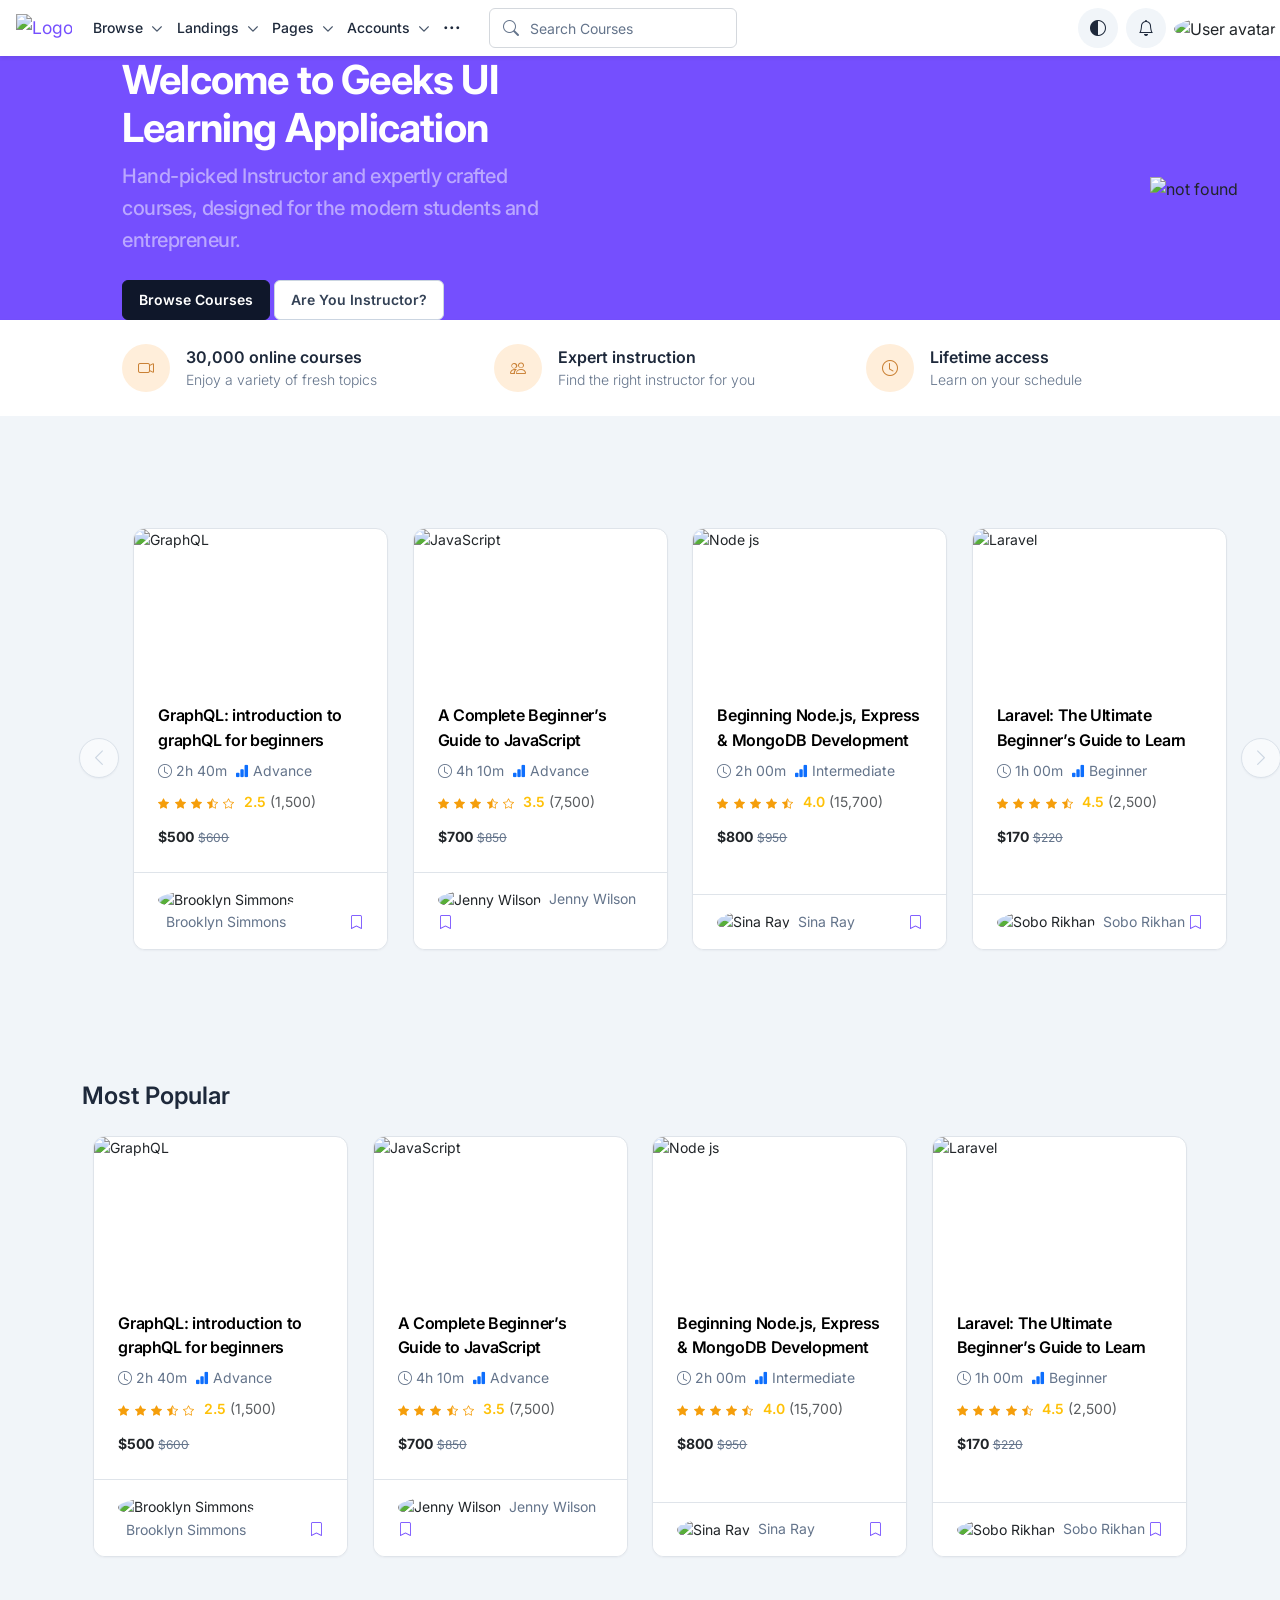
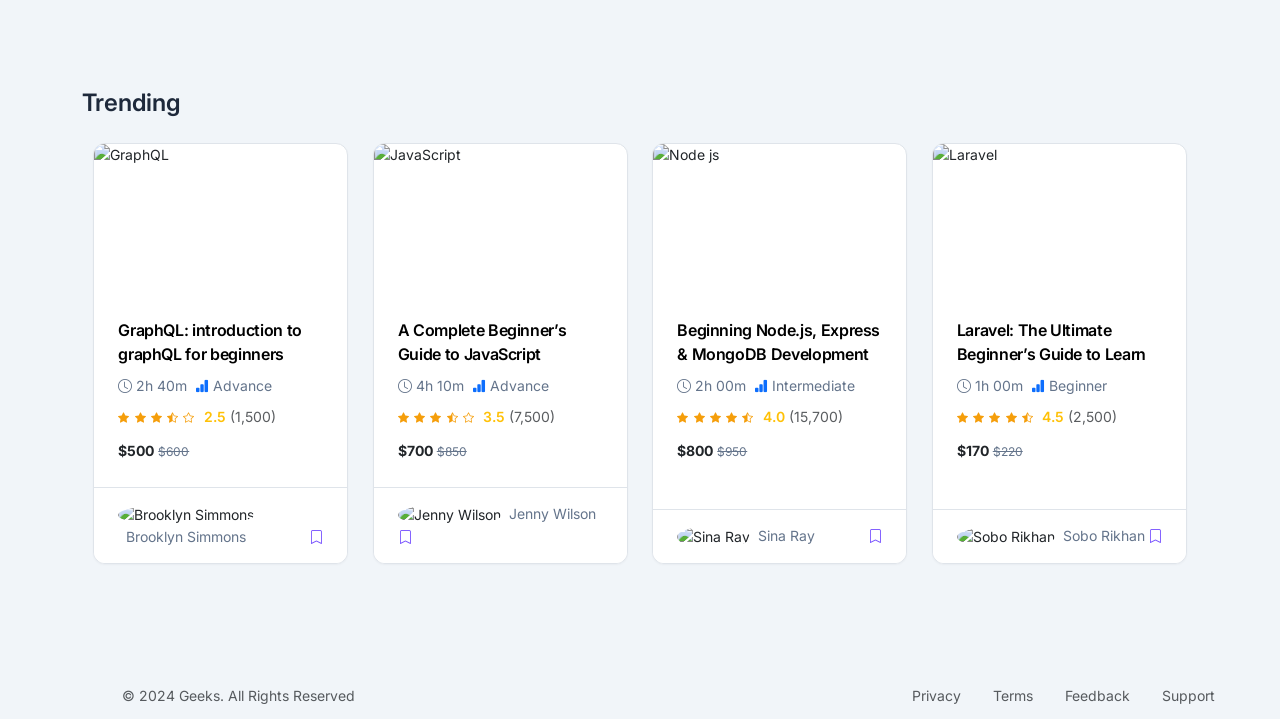
==== index.html @ e73955d0 "first assignment" ====
<!doctype html>
<html lang="en">
  <head>
    <meta charset="utf-8" />
    <meta name="viewport" content="width=device-width, initial-scale=1" />
    <title>Bootstrap demo</title>

    <link
      href="https://cdn.jsdelivr.net/npm/bootstrap@5.3.8/dist/css/bootstrap.min.css"
      rel="stylesheet"
      integrity="sha384-sRIl4kxILFvY47J16cr9ZwB07vP4J8+LH7qKQnuqkuIAvNWLzeN8tE5YBujZqJLB"
      crossorigin="anonymous"
    />
    <link
      rel="stylesheet"
      href="https://cdnjs.cloudflare.com/ajax/libs/font-awesome/6.5.1/css/all.min.css"
    />
    <link
      rel="stylesheet"
      href="https://cdn.jsdelivr.net/npm/bootstrap-icons@1.11.1/font/bootstrap-icons.css"
    />
    <link rel="preconnect" href="https://fonts.googleapis.com" />
    <link rel="preconnect" href="https://fonts.gstatic.com" crossorigin />
    <link
      href="https://fonts.googleapis.com/css2?family=Inter:wght@400;500;600;700&display=swap"
      rel="stylesheet"
    />
    <link rel="stylesheet" href="style.css" />

    <style>
      @media (max-width: 991.98px) {
        .banner_container,
        .recommended-container {
          width: 100% !important;
          max-width: 100% !important;
          margin-left: auto !important;
          margin-right: auto !important;
          padding-left: 12px !important;
          padding-right: 12px !important;
        }

        .banner,
        .banner_buttom,
        .recommended-section,
        .footer {
          overflow: hidden;
        }

        .banner .row,
        .banner_buttom .row {
          margin-left: 0 !important;
          margin-right: 0 !important;
        }

        .banner h1 {
          font-size: clamp(1.9rem, 6vw, 2.75rem);
          line-height: 1.2;
          word-break: break-word;
        }

        .banner p {
          font-size: 1rem;
          line-height: 1.6;
          word-break: break-word;
        }

        .banner img {
          display: block;
          max-width: 100%;
          height: auto;
          margin: 0 auto;
        }

        .search-wrap {
          width: 100%;
        }

        .recommended-arrow {
          display: none;
        }

        .nav_submain .dropdown-menu {
          position: static !important;
          transform: none !important;
          width: 100%;
          margin-top: 0.5rem;
        }

        .nav_submain .submenu-menu {
          margin-left: 0 !important;
        }
      }
    </style>
  </head>

  <body>
    <header>
      <nav class="navbar navbar-expand-lg bg-white shadow-sm py-2 geeks-navbar">
        <div class="container-fluid ps-3 pe-1">
          <a class="navbar-brand py-0 me-0" href="#">
            <img
              src="home_images/logo.e22c846d87ff5a1252df471397badc6d.svg"
              alt="Logo"
              class="nav-logo"
            />
          </a>
          <div
            class="d-flex icons-mobile align-items-center ms-auto gap-2 ms-0 ms-lg-5 mt-3 mt-lg-0 flex-wrap"
          >
            <div class="dropdown">
              <button
                type="button"
                class="btn nav-circle-btn"
                data-bs-toggle="dropdown"
                aria-expanded="false"
              >
                <i class="bi bi-circle-half"></i>
              </button>
              <ul
                class="dropdown-menu dropdown-menu-end border-0 shadow-sm rounded-3 main-menu"
              >
                <li>
                  <a
                    class="dropdown-item menu-item d-flex align-items-center gap-2"
                    href="#"
                    ><i class="bi bi-sun"></i><span>Light</span></a
                  >
                </li>
                <li>
                  <a
                    class="dropdown-item menu-item d-flex align-items-center gap-2"
                    href="#"
                    ><i class="bi bi-moon-stars"></i><span>Dark</span></a
                  >
                </li>
                <li>
                  <a
                    class="dropdown-item menu-item d-flex align-items-center gap-2"
                    href="#"
                    ><i class="bi bi-circle-half"></i><span>Auto</span></a
                  >
                </li>
              </ul>
            </div>

            <div class="dropdown">
              <button
                type="button"
                class="btn nav-circle-btn"
                data-bs-toggle="dropdown"
                aria-expanded="false"
              >
                <i class="bi bi-bell"></i>
              </button>
              <ul
                class="dropdown-menu dropdown-menu-end border-0 shadow-sm rounded-3 main-menu"
              >
                <li class="dropdown-header fw-semibold px-3 py-2">
                  Notifications
                </li>
                <li>
                  <hr class="dropdown-divider my-0" />
                </li>
                <li>
                  <a class="dropdown-item menu-item" href="#"
                    >New order received</a
                  >
                </li>
                <li>
                  <a class="dropdown-item menu-item" href="#">Course updated</a>
                </li>
                <li>
                  <a class="dropdown-item menu-item" href="#">New message</a>
                </li>
              </ul>
            </div>

            <div class="dropdown">
              <button
                class="btn p-0 border-0 bg-transparent"
                type="button"
                data-bs-toggle="dropdown"
                aria-expanded="false"
              >
                <img
                  src="./home_images/avatar-1.d2fd9642fd3628734b27.jpg"
                  alt="User avatar"
                  class="rounded-circle nav-avatar"
                />
              </button>
              <ul
                class="dropdown-menu dropdown-menu-end border-0 shadow-sm rounded-3 main-menu"
              >
                <li class="px-3 py-2">
                  <h6 class="mb-0">Muhammad Haseeb</h6>
                  <small class="text-muted">Software Engineer Intern</small>
                </li>
                <li>
                  <hr class="dropdown-divider" />
                </li>
                <li>
                  <a class="dropdown-item menu-item" href="#">Profile</a>
                </li>
                <li>
                  <a class="dropdown-item menu-item" href="#">Settings</a>
                </li>
                <li>
                  <a class="dropdown-item menu-item text-danger" href="#"
                    >Sign Out</a
                  >
                </li>
              </ul>
            </div>
          </div>

          <button
            class="navbar-toggler border-0 shadow-none"
            type="button"
            data-bs-toggle="collapse"
            data-bs-target="#geeksNavbar"
            aria-controls="geeksNavbar"
            aria-expanded="false"
            aria-label="Toggle navigation"
          >
            <span class="navbar-toggler-icon"></span>
          </button>

          <div
            class="nav_submain collapse navbar-collapse align-items-start"
            id="geeksNavbar"
          >
            <ul class="navbar-nav align-items-lg-center mb-2 mb-lg-0">
              <li class="nav-item dropdown">
                <a
                  class="nav-link dropdown-toggle top-link"
                  href="#"
                  role="button"
                  data-bs-toggle="dropdown"
                  aria-expanded="false"
                >
                  Browse
                </a>
                <ul
                  class="dropdown-menu border-0 shadow-sm rounded-3 main-menu browse-menu"
                >
                  <li class="dropdown-submenu position-relative">
                    <a
                      class="dropdown-item menu-item d-flex justify-content-between align-items-center submenu-link"
                      href="#"
                    >
                      <span>Web Development</span>
                      <i class="bi bi-chevron-right small text-secondary"></i>
                    </a>
                    <ul
                      class="dropdown-menu border-0 shadow-sm rounded-3 submenu-menu"
                    >
                      <li>
                        <a class="dropdown-item menu-item" href="#">HTML</a>
                      </li>
                      <li>
                        <a class="dropdown-item menu-item" href="#">CSS</a>
                      </li>
                      <li>
                        <a class="dropdown-item menu-item" href="#"
                          >Bootstrap</a
                        >
                      </li>
                      <li>
                        <a class="dropdown-item menu-item" href="#"
                          >JavaScript</a
                        >
                      </li>
                    </ul>
                  </li>

                  <li class="dropdown-submenu position-relative">
                    <a
                      class="dropdown-item menu-item d-flex justify-content-between align-items-center submenu-link"
                      href="#"
                    >
                      <span>Design</span>
                      <i class="bi bi-chevron-right small text-secondary"></i>
                    </a>
                    <ul
                      class="dropdown-menu border-0 shadow-sm rounded-3 submenu-menu"
                    >
                      <li>
                        <a class="dropdown-item menu-item" href="#"
                          >UI Design</a
                        >
                      </li>
                      <li>
                        <a class="dropdown-item menu-item" href="#"
                          >UX Design</a
                        >
                      </li>
                      <li>
                        <a class="dropdown-item menu-item" href="#">Figma</a>
                      </li>
                    </ul>
                  </li>

                  <li>
                    <a class="dropdown-item menu-item" href="#">Mobile App</a>
                  </li>
                  <li>
                    <a class="dropdown-item menu-item" href="#">IT Software</a>
                  </li>
                  <li>
                    <a class="dropdown-item menu-item" href="#">Marketing</a>
                  </li>
                  <li><a class="dropdown-item menu-item" href="#">Music</a></li>
                  <li>
                    <a class="dropdown-item menu-item" href="#">Life Style</a>
                  </li>
                  <li>
                    <a class="dropdown-item menu-item" href="#">Business</a>
                  </li>
                  <li>
                    <a class="dropdown-item menu-item" href="#">Photography</a>
                  </li>
                </ul>
              </li>

              <li class="nav-item dropdown">
                <a
                  class="nav-link dropdown-toggle top-link"
                  href="#"
                  role="button"
                  data-bs-toggle="dropdown"
                  aria-expanded="false"
                >
                  Landings
                </a>
                <ul
                  class="dropdown-menu border-0 shadow-sm rounded-3 main-menu landings-menu"
                >
                  <li>
                    <h6 class="dropdown-header menu-heading">LANDINGS</h6>
                  </li>

                  <li>
                    <a
                      class="dropdown-item menu-item d-flex justify-content-between align-items-center active-item"
                      href="#"
                    >
                      <span>Home Abroad</span>
                      <span class="badge text-bg-primary rounded-1 ms-2"
                        >New</span
                      >
                    </a>
                  </li>
                  <li>
                    <a
                      class="dropdown-item menu-item d-flex justify-content-between align-items-center"
                      href="#"
                    >
                      <span>Home Learning Platform</span>
                      <span class="badge text-bg-primary rounded-1 ms-2"
                        >New</span
                      >
                    </a>
                  </li>
                  <li>
                    <a class="dropdown-item menu-item" href="#">Home Mentor</a>
                  </li>
                  <li>
                    <a class="dropdown-item menu-item" href="#"
                      >Home Education</a
                    >
                  </li>
                  <li>
                    <a class="dropdown-item menu-item" href="#">Home Academy</a>
                  </li>
                  <li>
                    <a class="dropdown-item menu-item" href="#">Home Courses</a>
                  </li>
                  <li>
                    <a class="dropdown-item menu-item" href="#">Home SaaS</a>
                  </li>

                  <li>
                    <hr class="dropdown-divider my-2" />
                  </li>

                  <li>
                    <a class="dropdown-item menu-item" href="#">Lead Course</a>
                  </li>
                  <li>
                    <a class="dropdown-item menu-item" href="#"
                      >Request Access</a
                    >
                  </li>
                  <li>
                    <a class="dropdown-item menu-item" href="#">Job Listing</a>
                  </li>
                </ul>
              </li>

              <li class="nav-item dropdown">
                <a
                  class="nav-link dropdown-toggle top-link"
                  href="#"
                  role="button"
                  data-bs-toggle="dropdown"
                  aria-expanded="false"
                >
                  Pages
                </a>
                <ul
                  class="dropdown-menu border-0 shadow-sm rounded-3 main-menu pages-menu"
                >
                  <li class="dropdown-submenu position-relative">
                    <a
                      class="dropdown-item menu-item d-flex justify-content-between align-items-center submenu-link"
                      href="#"
                    >
                      <span>Courses</span>
                      <i class="bi bi-chevron-right small text-secondary"></i>
                    </a>
                    <ul
                      class="dropdown-menu border-0 shadow-sm rounded-3 submenu-menu"
                    >
                      <li>
                        <a class="dropdown-item menu-item" href="#">Courses</a>
                      </li>
                      <li>
                        <a class="dropdown-item menu-item" href="#"
                          >Course Single</a
                        >
                      </li>
                      <li>
                        <a class="dropdown-item menu-item" href="#"
                          >Course Category</a
                        >
                      </li>
                    </ul>
                  </li>

                  <li class="dropdown-submenu position-relative">
                    <a
                      class="dropdown-item menu-item d-flex justify-content-between align-items-center submenu-link"
                      href="#"
                    >
                      <span>Paths</span>
                      <i class="bi bi-chevron-right small text-secondary"></i>
                    </a>
                    <ul
                      class="dropdown-menu border-0 shadow-sm rounded-3 submenu-menu"
                    >
                      <li>
                        <a class="dropdown-item menu-item" href="#"
                          >Browse Path</a
                        >
                      </li>
                      <li>
                        <a class="dropdown-item menu-item" href="#"
                          >Path Single</a
                        >
                      </li>
                    </ul>
                  </li>

                  <li class="dropdown-submenu position-relative">
                    <a
                      class="dropdown-item menu-item d-flex justify-content-between align-items-center submenu-link"
                      href="#"
                    >
                      <span>Blog</span>
                      <i class="bi bi-chevron-right small text-secondary"></i>
                    </a>
                    <ul
                      class="dropdown-menu border-0 shadow-sm rounded-3 submenu-menu"
                    >
                      <li>
                        <a class="dropdown-item menu-item" href="#"
                          >Blog Listing</a
                        >
                      </li>
                      <li>
                        <a class="dropdown-item menu-item" href="#">Article</a>
                      </li>
                    </ul>
                  </li>

                  <li class="dropdown-submenu position-relative">
                    <a
                      class="dropdown-item menu-item d-flex justify-content-between align-items-center submenu-link"
                      href="#"
                    >
                      <span>Career</span>
                      <i class="bi bi-chevron-right small text-secondary"></i>
                    </a>
                    <ul
                      class="dropdown-menu border-0 shadow-sm rounded-3 submenu-menu"
                    >
                      <li>
                        <a class="dropdown-item menu-item" href="#"
                          >Career List</a
                        >
                      </li>
                      <li>
                        <a class="dropdown-item menu-item" href="#"
                          >Career Single</a
                        >
                      </li>
                    </ul>
                  </li>

                  <li class="dropdown-submenu position-relative">
                    <a
                      class="dropdown-item menu-item d-flex justify-content-between align-items-center submenu-link"
                      href="#"
                    >
                      <span>Portfolio</span>
                      <i class="bi bi-chevron-right small text-secondary"></i>
                    </a>
                    <ul
                      class="dropdown-menu border-0 shadow-sm rounded-3 submenu-menu"
                    >
                      <li>
                        <a class="dropdown-item menu-item" href="#"
                          >Portfolio</a
                        >
                      </li>
                      <li>
                        <a class="dropdown-item menu-item" href="#"
                          >Portfolio Single</a
                        >
                      </li>
                    </ul>
                  </li>

                  <li class="dropdown-submenu position-relative">
                    <a
                      class="dropdown-item menu-item d-flex justify-content-between align-items-center submenu-link"
                      href="#"
                    >
                      <span>Mentor</span>
                      <i class="bi bi-chevron-right small text-secondary"></i>
                    </a>
                    <ul
                      class="dropdown-menu border-0 shadow-sm rounded-3 submenu-menu"
                    >
                      <li>
                        <a class="dropdown-item menu-item" href="#"
                          >Mentor List</a
                        >
                      </li>
                      <li>
                        <a class="dropdown-item menu-item" href="#"
                          >Mentor Single</a
                        >
                      </li>
                    </ul>
                  </li>

                  <li class="dropdown-submenu position-relative">
                    <a
                      class="dropdown-item menu-item d-flex justify-content-between align-items-center submenu-link"
                      href="#"
                    >
                      <span>Job</span>
                      <i class="bi bi-chevron-right small text-secondary"></i>
                    </a>
                    <ul
                      class="dropdown-menu border-0 shadow-sm rounded-3 submenu-menu"
                    >
                      <li>
                        <a class="dropdown-item menu-item" href="#">Job List</a>
                      </li>
                      <li>
                        <a class="dropdown-item menu-item" href="#"
                          >Job Single</a
                        >
                      </li>
                    </ul>
                  </li>

                  <li class="dropdown-submenu position-relative">
                    <a
                      class="dropdown-item menu-item d-flex justify-content-between align-items-center submenu-link"
                      href="#"
                    >
                      <span>Specialty</span>
                      <i class="bi bi-chevron-right small text-secondary"></i>
                    </a>
                    <ul
                      class="dropdown-menu border-0 shadow-sm rounded-3 submenu-menu"
                    >
                      <li>
                        <a class="dropdown-item menu-item" href="#"
                          >Coming Soon</a
                        >
                      </li>
                      <li>
                        <a class="dropdown-item menu-item" href="#"
                          >404 Error</a
                        >
                      </li>
                      <li>
                        <a class="dropdown-item menu-item" href="#"
                          >Maintenance</a
                        >
                      </li>
                    </ul>
                  </li>

                  <li>
                    <hr class="dropdown-divider my-2" />
                  </li>

                  <li><a class="dropdown-item menu-item" href="#">About</a></li>

                  <li class="dropdown-submenu position-relative">
                    <a
                      class="dropdown-item menu-item d-flex justify-content-between align-items-center submenu-link"
                      href="#"
                    >
                      <span>Help Center</span>
                      <i class="bi bi-chevron-right small text-secondary"></i>
                    </a>
                    <ul
                      class="dropdown-menu border-0 shadow-sm rounded-3 submenu-menu"
                    >
                      <li>
                        <a class="dropdown-item menu-item" href="#"
                          >Help Center</a
                        >
                      </li>
                      <li>
                        <a class="dropdown-item menu-item" href="#">FAQ</a>
                      </li>
                    </ul>
                  </li>

                  <li>
                    <a class="dropdown-item menu-item" href="#">Pricing</a>
                  </li>
                  <li>
                    <a class="dropdown-item menu-item" href="#">Compare Plan</a>
                  </li>
                  <li>
                    <a class="dropdown-item menu-item" href="#">Contact</a>
                  </li>
                </ul>
              </li>

              <li class="nav-item dropdown">
                <a
                  class="nav-link dropdown-toggle top-link"
                  href="#"
                  role="button"
                  data-bs-toggle="dropdown"
                  aria-expanded="false"
                >
                  Accounts
                </a>
                <ul
                  class="dropdown-menu border-0 shadow-sm rounded-3 main-menu accounts-menu"
                >
                  <li>
                    <h6 class="dropdown-header menu-heading">ACCOUNTS</h6>
                  </li>

                  <li class="dropdown-submenu position-relative">
                    <a
                      class="dropdown-item menu-item d-flex justify-content-between align-items-center submenu-link"
                      href="#"
                    >
                      <span>Instructor</span>
                      <i class="bi bi-chevron-right small text-secondary"></i>
                    </a>
                    <ul
                      class="dropdown-menu border-0 shadow-sm rounded-3 submenu-menu"
                    >
                      <li>
                        <a class="dropdown-item menu-item" href="#"
                          >Dashboard</a
                        >
                      </li>
                      <li>
                        <a class="dropdown-item menu-item" href="#">Courses</a>
                      </li>
                      <li>
                        <a class="dropdown-item menu-item" href="#">Quiz</a>
                      </li>
                    </ul>
                  </li>

                  <li class="dropdown-submenu position-relative">
                    <a
                      class="dropdown-item menu-item d-flex justify-content-between align-items-center submenu-link"
                      href="#"
                    >
                      <span>Students</span>
                      <i class="bi bi-chevron-right small text-secondary"></i>
                    </a>
                    <ul
                      class="dropdown-menu border-0 shadow-sm rounded-3 submenu-menu"
                    >
                      <li>
                        <a class="dropdown-item menu-item" href="#"
                          >Student Dashboard</a
                        >
                      </li>
                      <li>
                        <a class="dropdown-item menu-item" href="#"
                          >My Courses</a
                        >
                      </li>
                      <li>
                        <a class="dropdown-item menu-item" href="#">Wishlist</a>
                      </li>
                    </ul>
                  </li>

                  <li class="dropdown-submenu position-relative">
                    <a
                      class="dropdown-item menu-item d-flex justify-content-between align-items-center submenu-link"
                      href="#"
                    >
                      <span>Admin</span>
                      <i class="bi bi-chevron-right small text-secondary"></i>
                    </a>
                    <ul
                      class="dropdown-menu border-0 shadow-sm rounded-3 submenu-menu"
                    >
                      <li>
                        <a class="dropdown-item menu-item" href="#">Overview</a>
                      </li>
                      <li>
                        <a class="dropdown-item menu-item" href="#">Users</a>
                      </li>
                      <li>
                        <a class="dropdown-item menu-item" href="#">Settings</a>
                      </li>
                    </ul>
                  </li>

                  <li>
                    <hr class="dropdown-divider my-2" />
                  </li>

                  <li>
                    <a class="dropdown-item menu-item" href="#">Sign In</a>
                  </li>
                  <li>
                    <a class="dropdown-item menu-item" href="#">Sign Up</a>
                  </li>
                  <li>
                    <a class="dropdown-item menu-item" href="#"
                      >Forgot Password</a
                    >
                  </li>
                  <li>
                    <a class="dropdown-item menu-item" href="#">Edit Profile</a>
                  </li>
                  <li>
                    <a class="dropdown-item menu-item" href="#">Security</a>
                  </li>
                  <li>
                    <a class="dropdown-item menu-item" href="#"
                      >Social Profiles</a
                    >
                  </li>
                  <li>
                    <a class="dropdown-item menu-item" href="#"
                      >Notifications</a
                    >
                  </li>
                  <li>
                    <a class="dropdown-item menu-item" href="#"
                      >Privacy Settings</a
                    >
                  </li>
                  <li>
                    <a class="dropdown-item menu-item" href="#"
                      >Delete Profile</a
                    >
                  </li>
                  <li>
                    <a class="dropdown-item menu-item" href="#"
                      >Linked Accounts</a
                    >
                  </li>
                </ul>
              </li>

              <li class="nav-item dropdown">
                <a
                  class="dot_dropdown nav-link dropdown-toggle top-link fs-3 fw-bold"
                  href="#"
                  role="button"
                  data-bs-toggle="dropdown"
                  aria-expanded="false"
                >
                  ...
                </a>
                <ul
                  class="dropdown-menu border-0 shadow-sm rounded-3 more-menu p-3"
                >
                  <li>
                    <a
                      href="#"
                      class="more-item d-flex align-items-start text-decoration-none"
                    >
                      <span class="more-icon me-3"
                        ><i class="bi bi-file-earmark-text"></i
                      ></span>
                      <span>
                        <span class="d-block more-title">Documentation</span>
                        <span class="d-block more-desc"
                          >Browse the all documentation</span
                        >
                      </span>
                    </a>
                  </li>

                  <li class="mt-3">
                    <a
                      href="#"
                      class="more-item d-flex align-items-start text-decoration-none"
                    >
                      <span class="more-icon me-3"
                        ><i class="bi bi-stickies"></i
                      ></span>
                      <span class="w-100">
                        <span class="d-flex align-items-center gap-2">
                          <span class="more-title">Snippets</span>
                          <span class="badge text-bg-primary rounded-1"
                            >New</span
                          >
                        </span>
                        <span class="d-block more-desc">Bunch of Snippet</span>
                      </span>
                    </a>
                  </li>

                  <li class="mt-3">
                    <a
                      href="#"
                      class="more-item d-flex align-items-start text-decoration-none"
                    >
                      <span class="more-icon me-3"
                        ><i class="bi bi-stack"></i
                      ></span>
                      <span>
                        <span class="d-flex align-items-center gap-2">
                          <span class="more-title">Changelog</span>
                          <span class="version-text">v3.1.0</span>
                        </span>
                        <span class="d-block more-desc">See what's new</span>
                      </span>
                    </a>
                  </li>
                </ul>
              </li>
            </ul>

            <div
              class="ms-lg-3 me-auto mt-3 mt-lg-0 search-wrap border"
              style="border: none !important; outline: none !important"
            >
              <form role="search">
                <div class="position-relative">
                  <i class="bi bi-search fs-6 search-icon"></i>
                  <input
                    class="form-control search-input shadow-none"
                    type="search"
                    placeholder="Search Courses"
                    aria-label="Search"
                  />
                </div>
              </form>
            </div>

            <div
              class="d-flex icons-desktop align-items-center gap-2 ms-0 ms-lg-5 mt-3 mt-lg-0 flex-wrap"
            >
              <div class="dropdown">
                <button
                  type="button"
                  class="btn nav-circle-btn"
                  data-bs-toggle="dropdown"
                  aria-expanded="false"
                >
                  <i class="bi bi-circle-half"></i>
                </button>
                <ul
                  class="dropdown-menu dropdown-menu-end border-0 shadow-sm rounded-3 main-menu"
                >
                  <li>
                    <a
                      class="dropdown-item menu-item d-flex align-items-center gap-2"
                      href="#"
                      ><i class="bi bi-sun"></i><span>Light</span></a
                    >
                  </li>
                  <li>
                    <a
                      class="dropdown-item menu-item d-flex align-items-center gap-2"
                      href="#"
                      ><i class="bi bi-moon-stars"></i><span>Dark</span></a
                    >
                  </li>
                  <li>
                    <a
                      class="dropdown-item menu-item d-flex align-items-center gap-2"
                      href="#"
                      ><i class="bi bi-circle-half"></i><span>Auto</span></a
                    >
                  </li>
                </ul>
              </div>

              <div class="dropdown">
                <button
                  type="button"
                  class="btn nav-circle-btn"
                  data-bs-toggle="dropdown"
                  aria-expanded="false"
                >
                  <i class="bi bi-bell"></i>
                </button>
                <ul
                  class="dropdown-menu dropdown-menu-end border-0 shadow-sm rounded-3 main-menu"
                >
                  <li class="dropdown-header fw-semibold px-3 py-2">
                    Notifications
                  </li>
                  <li>
                    <hr class="dropdown-divider my-0" />
                  </li>
                  <li>
                    <a class="dropdown-item menu-item" href="#"
                      >New order received</a
                    >
                  </li>
                  <li>
                    <a class="dropdown-item menu-item" href="#"
                      >Course updated</a
                    >
                  </li>
                  <li>
                    <a class="dropdown-item menu-item" href="#">New message</a>
                  </li>
                </ul>
              </div>

              <div class="dropdown">
                <button
                  class="btn p-0 border-0 bg-transparent"
                  type="button"
                  data-bs-toggle="dropdown"
                  aria-expanded="false"
                >
                  <img
                    src="./home_images/avatar-1.d2fd9642fd3628734b27.jpg"
                    alt="User avatar"
                    class="rounded-circle nav-avatar"
                  />
                </button>
                <ul
                  class="dropdown-menu dropdown-menu-end border-0 shadow-sm rounded-3 main-menu"
                >
                  <li class="px-3 py-2">
                    <h6 class="mb-0">Muhammad Haseeb</h6>
                    <small class="text-muted">Software Engineer Intern</small>
                  </li>
                  <li>
                    <hr class="dropdown-divider" />
                  </li>
                  <li>
                    <a class="dropdown-item menu-item" href="#">Profile</a>
                  </li>
                  <li>
                    <a class="dropdown-item menu-item" href="#">Settings</a>
                  </li>
                  <li>
                    <a class="dropdown-item menu-item text-danger" href="#"
                      >Sign Out</a
                    >
                  </li>
                </ul>
              </div>
            </div>
          </div>
        </div>
      </nav>
    </header>

    <div class="container-fluid banner p-0 m-0">
      <div class="container banner_container">
        <div class="align-items-center g-0 row">
          <div class="col-12 col-lg-6 col-xl-5 py-5 py-lg-0 text-start">
            <h1 class="text-white display-4 fw-bold">
              Welcome to Geeks UI Learning Application
            </h1>
            <p class="text-white-50 mb-4 lead">
              Hand-picked Instructor and expertly crafted courses, designed for
              the modern students and entrepreneur.
            </p>
            <div
              class="d-flex flex-sm-row justify-content-start justify-content-lg-start gap-1"
            >
              <button type="button" class="btn btn-dark">Browse Courses</button>
              <button type="button" class="btn btn-light">
                Are You Instructor?
              </button>
            </div>
          </div>

          <div
            class="text-center text-lg-end col-12 col-lg-6 col-xl-7 mt-4 mt-lg-0"
          >
            <img
              src="./home_images/hero-img.c1489dfacfd7fadae59a.png"
              alt="not found"
              class="img-fluid"
            />
          </div>
        </div>
      </div>
    </div>
    <div class="container-fuild banner_buttom">
      <section class="bg-white py-4 shadow-sm">
        <div class="container banner_container">
          <div class="row align-items-center g-4 mx-0">
            <div class="col-12 col-lg-4 ps-0">
              <div class="d-flex align-items-center">
                <span
                  class="bg-light-warning rounded-circle text-center p-3 font-weight-semibold"
                >
                  <i class="bi bi-camera-video rounded-circle"></i>
                </span>
                <div class="ms-3">
                  <h4 class="mb-0 fw-semi-bold">30,000 online courses</h4>
                  <p class="mb-0 fw-light">Enjoy a variety of fresh topics</p>
                </div>
              </div>
            </div>

            <div class="col-12 col-lg-4 px-0">
              <div class="d-flex align-items-center">
                <span class="bg-light-warning rounded-circle p-3">
                  <i class="bi bi-people"></i>
                </span>
                <div class="ms-3">
                  <h4 class="mb-0 fw-semi-bold">Expert instruction</h4>
                  <p class="mb-0 fw-light">Find the right instructor for you</p>
                </div>
              </div>
            </div>

            <div class="col-12 col-lg-4 px-0">
              <div class="d-flex align-items-center">
                <span class="bg-light-warning rounded-circle p-3">
                  <i class="bi bi-clock"></i>
                </span>
                <div class="ms-3">
                  <h4 class="mb-0 fw-semi-bold">Lifetime access</h4>
                  <p class="mb-0 fw-light">Learn on your schedule</p>
                </div>
              </div>
            </div>
          </div>
        </div>
      </section>
    </div>

    <section class="recommended-section">
      <div class="container recommended-container banner_container">
        <div class="row">
          <div class="col-12">
            <h2
              class="recommended-title mx-2 mb-4"
              style="letter-spacing: -0.352px"
            ></h2>
          </div>
        </div>

        <div class="recommended-slider-area">
          <!-- visible only, no functionality -->
          <button
            type="button"
            class="recommended-arrow recommended-arrow-prev"
            aria-label="Previous"
          >
            <i class="bi bi-chevron-left"></i>
          </button>

          <button
            type="button"
            class="recommended-arrow recommended-arrow-next"
            aria-label="Next"
          >
            <i class="bi bi-chevron-right"></i>
          </button>

          <div class="row justify-content-center recommended-cards-row">
            <!-- card 1 -->
            <div
              class="col-12 col-md-6 col-lg-3 mb-4 recommended-col px-0 justify-content-center d-flex"
            >
              <div
                class="card index_card recommended-card-box"
                style="width: 15rem"
              >
                <img
                  src="./home_images/course-graphql.f5dec42e4ae0102ebffa.jpg"
                  class="card-img-top card_index_img"
                  alt="GraphQL"
                />
                <div class="card-body p-4">
                  <h5 class="card-title">
                    <a href=""
                      >GraphQL: introduction to graphQL for beginners</a
                    >
                  </h5>
                  <div class="d-flex align-items-start gap-2 mb-2">
                    <div class="d-flex align-items-center mt-2">
                      <i class="bi bi-clock me-1"></i>
                      <span class="fw-light">2h 40m</span>
                    </div>

                    <div class="d-flex align-items-center mt-2">
                      <i class="bi bi-bar-chart-fill me-1 text-primary"></i>
                      <span class="fw-light">Advance</span>
                    </div>
                  </div>

                  <div class="mb-2">
                    <span class="text-warning fs-6">
                      <i class="bi bi-star-fill card_stars"></i>
                      <i class="bi bi-star-fill card_stars"></i>
                      <i class="bi bi-star-fill card_stars"></i>
                      <i class="bi bi-star-half card_stars"></i>
                      <i class="bi bi-star card_stars"></i>
                    </span>
                    <span class="fw-semibold text-warning ms-1">2.5</span>
                    <span class="fw-light text-muted">(1,500)</span>
                  </div>

                  <div class="mt-2 pt-1">
                    <span class="fw-bold fs-6">$500</span>
                    <span class="fw-light text-decoration-line-through"
                      >$600</span
                    >
                  </div>
                </div>

                <div class="card-footer recommended-card-footer">
                  <div class="align-items-center g-0 row">
                    <div class="col-auto">
                      <img
                        src="./home_images/avatar-1.d2fd9642fd3628734b27.jpg"
                        alt="Brooklyn Simmons"
                        class="rounded-circle avatar-xs"
                      />
                    </div>
                    <div class="col ms-2">
                      <span class="fw-light">Brooklyn Simmons</span>
                    </div>
                    <div class="col-auto">
                      <a href="#" class="recommended-bookmark">
                        <i class="bi bi-bookmark"></i>
                      </a>
                    </div>
                  </div>
                </div>
              </div>
            </div>

            <!-- card 2 -->
            <div
              class="col-12 col-md-6 col-lg-3 mb-4 recommended-col px-0 d-flex justify-content-center"
            >
              <div
                class="card index_card recommended-card-box"
                style="width: 15rem"
              >
                <img
                  src="./home_images/course-javascript.8afdeff32816e30422da.jpg"
                  class="card-img-top card_index_img"
                  alt="JavaScript"
                />
                <div class="card-body p-4">
                  <h5 class="card-title">
                    <a href="">A Complete Beginner’s Guide to JavaScript</a>
                  </h5>
                  <div class="d-flex align-items-start gap-2 mb-2">
                    <div class="d-flex align-items-center mt-2">
                      <i class="bi bi-clock me-1"></i>
                      <span class="fw-light">4h 10m</span>
                    </div>

                    <div class="d-flex align-items-center mt-2">
                      <i class="bi bi-bar-chart-fill me-1 text-primary"></i>
                      <span class="fw-light">Advance</span>
                    </div>
                  </div>

                  <div class="mb-2">
                    <span class="text-warning fs-6">
                      <i class="bi bi-star-fill card_stars"></i>
                      <i class="bi bi-star-fill card_stars"></i>
                      <i class="bi bi-star-fill card_stars"></i>
                      <i class="bi bi-star-half card_stars"></i>
                      <i class="bi bi-star card_stars"></i>
                    </span>
                    <span class="fw-semibold text-warning ms-1">3.5</span>
                    <span class="fw-light text-muted">(7,500)</span>
                  </div>

                  <div class="mt-2 pt-1">
                    <span class="fw-bold fs-6">$700</span>
                    <span class="fw-light text-decoration-line-through"
                      >$850</span
                    >
                  </div>
                </div>

                <div class="card-footer recommended-card-footer">
                  <div class="align-items-center g-0 row">
                    <div class="col-auto">
                      <img
                        src="./home_images/avatar-1.d2fd9642fd3628734b27.jpg"
                        alt="Jenny Wilson"
                        class="rounded-circle avatar-xs"
                      />
                    </div>
                    <div class="col ms-2">
                      <span class="fw-light">Jenny Wilson</span>
                    </div>
                    <div class="col-auto">
                      <a href="#" class="recommended-bookmark">
                        <i class="bi bi-bookmark"></i>
                      </a>
                    </div>
                  </div>
                </div>
              </div>
            </div>

            <!-- card 3 -->
            <div
              class="col-12 col-md-6 col-lg-3 mb-4 recommended-col px-0 d-flex justify-content-center"
            >
              <div
                class="card index_card recommended-card-box"
                style="width: 15rem"
              >
                <img
                  src="./home_images/course-node.291fe1cded8ebab181ab.jpg"
                  class="card-img-top card_index_img"
                  alt="Node js"
                />
                <div class="card-body p-4">
                  <h5 class="card-title">
                    <a href=""
                      >Beginning Node.js, Express &amp; MongoDB Development</a
                    >
                  </h5>
                  <div class="d-flex align-items-start gap-2 mb-2">
                    <div class="d-flex align-items-center mt-2">
                      <i class="bi bi-clock me-1"></i>
                      <span class="fw-light">2h 00m</span>
                    </div>

                    <div class="d-flex align-items-center mt-2">
                      <i class="bi bi-bar-chart-fill me-1 text-primary"></i>
                      <span class="fw-light">Intermediate</span>
                    </div>
                  </div>

                  <div class="mb-2">
                    <span class="text-warning fs-6">
                      <i class="bi bi-star-fill card_stars"></i>
                      <i class="bi bi-star-fill card_stars"></i>
                      <i class="bi bi-star-fill card_stars"></i>
                      <i class="bi bi-star-fill card_stars"></i>
                      <i class="bi bi-star-half card_stars"></i>
                    </span>
                    <span class="fw-semibold text-warning ms-1">4.0</span>
                    <span class="fw-light text-muted">(15,700)</span>
                  </div>

                  <div class="mt-2 pt-1">
                    <span class="fw-bold fs-6">$800</span>
                    <span class="fw-light text-decoration-line-through"
                      >$950</span
                    >
                  </div>
                </div>

                <div class="card-footer recommended-card-footer">
                  <div class="align-items-center g-0 row">
                    <div class="col-auto">
                      <img
                        src="./home_images/avatar-3.d3ce7f20113e7d124501.jpg"
                        alt="Sina Ray"
                        class="rounded-circle avatar-xs"
                      />
                    </div>
                    <div class="col ms-2">
                      <span class="fw-light">Sina Ray</span>
                    </div>
                    <div class="col-auto">
                      <a href="#" class="recommended-bookmark">
                        <i class="bi bi-bookmark"></i>
                      </a>
                    </div>
                  </div>
                </div>
              </div>
            </div>

            <!-- card 4 -->
            <div
              class="col-12 col-md-6 col-lg-3 mb-4 recommended-col px-0 d-flex justify-content-center"
            >
              <div
                class="card index_card recommended-card-box"
                style="width: 15rem"
              >
                <img
                  src="./home_images/course-laravel.48ab426cd3f0adc40dd9.jpg"
                  class="card-img-top card_index_img"
                  alt="Laravel"
                />
                <div class="card-body p-4">
                  <h5 class="card-title">
                    <a href=""
                      >Laravel: The Ultimate Beginner’s Guide to Learn</a
                    >
                  </h5>
                  <div class="d-flex align-items-start gap-2 mb-2">
                    <div class="d-flex align-items-center mt-2">
                      <i class="bi bi-clock me-1"></i>
                      <span class="fw-light">1h 00m</span>
                    </div>

                    <div class="d-flex align-items-center mt-2">
                      <i class="bi bi-bar-chart-fill me-1 text-primary"></i>
                      <span class="fw-light">Beginner</span>
                    </div>
                  </div>

                  <div class="mb-2">
                    <span class="text-warning fs-6">
                      <i class="bi bi-star-fill card_stars"></i>
                      <i class="bi bi-star-fill card_stars"></i>
                      <i class="bi bi-star-fill card_stars"></i>
                      <i class="bi bi-star-fill card_stars"></i>
                      <i class="bi bi-star-half card_stars"></i>
                    </span>
                    <span class="fw-semibold text-warning ms-1">4.5</span>
                    <span class="fw-light text-muted">(2,500)</span>
                  </div>

                  <div class="mt-2 pt-1">
                    <span class="fw-bold fs-6">$170</span>
                    <span class="fw-light text-decoration-line-through"
                      >$220</span
                    >
                  </div>
                </div>

                <div class="card-footer recommended-card-footer">
                  <div class="align-items-center g-0 row">
                    <div class="col-auto">
                      <img
                        src="./home_images/avatar-9.ce9a73de84b5e2cc414c.jpg"
                        alt="Sobo Rikhan"
                        class="rounded-circle avatar-xs"
                      />
                    </div>
                    <div class="col ms-2">
                      <span class="fw-light">Sobo Rikhan</span>
                    </div>
                    <div class="col-auto">
                      <a href="#" class="recommended-bookmark">
                        <i class="bi bi-bookmark"></i>
                      </a>
                    </div>
                  </div>
                </div>
              </div>
            </div>
          </div>
        </div>
      </div>
    </section>

    <section class="recommended-section">
      <div class="container recommended-container">
        <div class="row">
          <div class="col-12">
            <h2 class="recommended-title">Most Popular</h2>
          </div>
        </div>

        <div class="recommended-slider-area">
          <div class="row justify-content-center recommended-cards-row">
            <!-- card 1 -->
            <div
              class="col-12 col-md-6 col-lg-3 mb-4 recommended-col d-flex justify-content-center"
            >
              <div
                class="card index_card recommended-card-box"
                style="width: 15rem"
              >
                <img
                  src="./home_images/course-graphql.f5dec42e4ae0102ebffa.jpg"
                  class="card-img-top card_index_img"
                  alt="GraphQL"
                />
                <div class="card-body p-4">
                  <h5 class="card-title">
                    <a href=""
                      >GraphQL: introduction to graphQL for beginners</a
                    >
                  </h5>
                  <div class="d-flex align-items-start gap-2 mb-2">
                    <div class="d-flex align-items-center mt-2">
                      <i class="bi bi-clock me-1"></i>
                      <span class="fw-light">2h 40m</span>
                    </div>

                    <div class="d-flex align-items-center mt-2">
                      <i class="bi bi-bar-chart-fill me-1 text-primary"></i>
                      <span class="fw-light">Advance</span>
                    </div>
                  </div>

                  <div class="mb-2">
                    <span class="text-warning fs-6">
                      <i class="bi bi-star-fill card_stars"></i>
                      <i class="bi bi-star-fill card_stars"></i>
                      <i class="bi bi-star-fill card_stars"></i>
                      <i class="bi bi-star-half card_stars"></i>
                      <i class="bi bi-star card_stars"></i>
                    </span>
                    <span class="fw-semibold text-warning ms-1">2.5</span>
                    <span class="fw-light text-muted">(1,500)</span>
                  </div>

                  <div class="mt-2 pt-1">
                    <span class="fw-bold fs-6">$500</span>
                    <span class="fw-light text-decoration-line-through"
                      >$600</span
                    >
                  </div>
                </div>

                <div class="card-footer recommended-card-footer">
                  <div class="align-items-center g-0 row">
                    <div class="col-auto">
                      <img
                        src="./home_images/avatar-1.d2fd9642fd3628734b27.jpg"
                        alt="Brooklyn Simmons"
                        class="rounded-circle avatar-xs"
                      />
                    </div>
                    <div class="col ms-2">
                      <span class="fw-light">Brooklyn Simmons</span>
                    </div>
                    <div class="col-auto">
                      <a href="#" class="recommended-bookmark">
                        <i class="bi bi-bookmark"></i>
                      </a>
                    </div>
                  </div>
                </div>
              </div>
            </div>

            <!-- card 2 -->
            <div
              class="col-12 col-md-6 col-lg-3 mb-4 recommended-col d-flex justify-content-center"
            >
              <div
                class="card index_card recommended-card-box"
                style="width: 15rem"
              >
                <img
                  src="./home_images/course-javascript.8afdeff32816e30422da.jpg"
                  class="card-img-top card_index_img"
                  alt="JavaScript"
                />
                <div class="card-body p-4">
                  <h5 class="card-title">
                    <a href="">A Complete Beginner’s Guide to JavaScript</a>
                  </h5>
                  <div class="d-flex align-items-start gap-2 mb-2">
                    <div class="d-flex align-items-center mt-2">
                      <i class="bi bi-clock me-1"></i>
                      <span class="fw-light">4h 10m</span>
                    </div>

                    <div class="d-flex align-items-center mt-2">
                      <i class="bi bi-bar-chart-fill me-1 text-primary"></i>
                      <span class="fw-light">Advance</span>
                    </div>
                  </div>

                  <div class="mb-2">
                    <span class="text-warning fs-6">
                      <i class="bi bi-star-fill card_stars"></i>
                      <i class="bi bi-star-fill card_stars"></i>
                      <i class="bi bi-star-fill card_stars"></i>
                      <i class="bi bi-star-half card_stars"></i>
                      <i class="bi bi-star card_stars"></i>
                    </span>
                    <span class="fw-semibold text-warning ms-1">3.5</span>
                    <span class="fw-light text-muted">(7,500)</span>
                  </div>

                  <div class="mt-2 pt-1">
                    <span class="fw-bold fs-6">$700</span>
                    <span class="fw-light text-decoration-line-through"
                      >$850</span
                    >
                  </div>
                </div>

                <div class="card-footer recommended-card-footer">
                  <div class="align-items-center g-0 row">
                    <div class="col-auto">
                      <img
                        src="./home_images/avatar-1.d2fd9642fd3628734b27.jpg"
                        alt="Jenny Wilson"
                        class="rounded-circle avatar-xs"
                      />
                    </div>
                    <div class="col ms-2">
                      <span class="fw-light">Jenny Wilson</span>
                    </div>
                    <div class="col-auto">
                      <a href="#" class="recommended-bookmark">
                        <i class="bi bi-bookmark"></i>
                      </a>
                    </div>
                  </div>
                </div>
              </div>
            </div>

            <!-- card 3 -->
            <div
              class="col-12 col-md-6 col-lg-3 mb-4 recommended-col d-flex justify-content-center"
            >
              <div
                class="card index_card recommended-card-box"
                style="width: 15rem"
              >
                <img
                  src="./home_images/course-node.291fe1cded8ebab181ab.jpg"
                  class="card-img-top card_index_img"
                  alt="Node js"
                />
                <div class="card-body p-4">
                  <h5 class="card-title">
                    <a href=""
                      >Beginning Node.js, Express &amp; MongoDB Development</a
                    >
                  </h5>
                  <div class="d-flex align-items-start gap-2 mb-2">
                    <div class="d-flex align-items-center mt-2">
                      <i class="bi bi-clock me-1"></i>
                      <span class="fw-light">2h 00m</span>
                    </div>

                    <div class="d-flex align-items-center mt-2">
                      <i class="bi bi-bar-chart-fill me-1 text-primary"></i>
                      <span class="fw-light">Intermediate</span>
                    </div>
                  </div>

                  <div class="mb-2">
                    <span class="text-warning fs-6">
                      <i class="bi bi-star-fill card_stars"></i>
                      <i class="bi bi-star-fill card_stars"></i>
                      <i class="bi bi-star-fill card_stars"></i>
                      <i class="bi bi-star-fill card_stars"></i>
                      <i class="bi bi-star-half card_stars"></i>
                    </span>
                    <span class="fw-semibold text-warning ms-1">4.0</span>
                    <span class="fw-light text-muted">(15,700)</span>
                  </div>

                  <div class="mt-2 pt-1">
                    <span class="fw-bold fs-6">$800</span>
                    <span class="fw-light text-decoration-line-through"
                      >$950</span
                    >
                  </div>
                </div>

                <div class="card-footer recommended-card-footer">
                  <div class="align-items-center g-0 row">
                    <div class="col-auto">
                      <img
                        src="./home_images/avatar-3.d3ce7f20113e7d124501.jpg"
                        alt="Sina Ray"
                        class="rounded-circle avatar-xs"
                      />
                    </div>
                    <div class="col ms-2">
                      <span class="fw-light">Sina Ray</span>
                    </div>
                    <div class="col-auto">
                      <a href="#" class="recommended-bookmark">
                        <i class="bi bi-bookmark"></i>
                      </a>
                    </div>
                  </div>
                </div>
              </div>
            </div>

            <!-- card 4 -->
            <div
              class="col-12 col-md-6 col-lg-3 mb-4 recommended-col d-flex justify-content-center"
            >
              <div
                class="card index_card recommended-card-box"
                style="width: 15rem"
              >
                <img
                  src="./home_images/course-laravel.48ab426cd3f0adc40dd9.jpg"
                  class="card-img-top card_index_img"
                  alt="Laravel"
                />
                <div class="card-body p-4">
                  <h5 class="card-title">
                    <a href=""
                      >Laravel: The Ultimate Beginner’s Guide to Learn</a
                    >
                  </h5>
                  <div class="d-flex align-items-start gap-2 mb-2">
                    <div class="d-flex align-items-center mt-2">
                      <i class="bi bi-clock me-1"></i>
                      <span class="fw-light">1h 00m</span>
                    </div>

                    <div class="d-flex align-items-center mt-2">
                      <i class="bi bi-bar-chart-fill me-1 text-primary"></i>
                      <span class="fw-light">Beginner</span>
                    </div>
                  </div>

                  <div class="mb-2">
                    <span class="text-warning fs-6">
                      <i class="bi bi-star-fill card_stars"></i>
                      <i class="bi bi-star-fill card_stars"></i>
                      <i class="bi bi-star-fill card_stars"></i>
                      <i class="bi bi-star-fill card_stars"></i>
                      <i class="bi bi-star-half card_stars"></i>
                    </span>
                    <span class="fw-semibold text-warning ms-1">4.5</span>
                    <span class="fw-light text-muted">(2,500)</span>
                  </div>

                  <div class="mt-2 pt-1">
                    <span class="fw-bold fs-6">$170</span>
                    <span class="fw-light text-decoration-line-through"
                      >$220</span
                    >
                  </div>
                </div>

                <div class="card-footer recommended-card-footer">
                  <div class="align-items-center g-0 row">
                    <div class="col-auto">
                      <img
                        src="./home_images/avatar-9.ce9a73de84b5e2cc414c.jpg"
                        alt="Sobo Rikhan"
                        class="rounded-circle avatar-xs"
                      />
                    </div>
                    <div class="col ms-2">
                      <span class="fw-light">Sobo Rikhan</span>
                    </div>
                    <div class="col-auto">
                      <a href="#" class="recommended-bookmark">
                        <i class="bi bi-bookmark"></i>
                      </a>
                    </div>
                  </div>
                </div>
              </div>
            </div>
          </div>
        </div>
      </div>
    </section>
    <section class="recommended-section pb-5 mb-5">
      <div class="container recommended-container">
        <div class="row">
          <div class="col-12">
            <h2 class="recommended-title">Trending</h2>
          </div>
        </div>

        <div class="recommended-slider-area">
          <div class="row justify-content-center recommended-cards-row">
            <!-- card 1 -->
            <div
              class="col-12 col-md-6 col-lg-3 mb-4 recommended-col d-flex justify-content-center"
            >
              <div
                class="card index_card recommended-card-box"
                style="width: 15rem"
              >
                <img
                  src="./home_images/course-graphql.f5dec42e4ae0102ebffa.jpg"
                  class="card-img-top card_index_img"
                  alt="GraphQL"
                />
                <div class="card-body p-4">
                  <h5 class="card-title">
                    <a href=""
                      >GraphQL: introduction to graphQL for beginners</a
                    >
                  </h5>
                  <div class="d-flex align-items-start gap-2 mb-2">
                    <div class="d-flex align-items-center mt-2">
                      <i class="bi bi-clock me-1"></i>
                      <span class="fw-light">2h 40m</span>
                    </div>

                    <div class="d-flex align-items-center mt-2">
                      <i class="bi bi-bar-chart-fill me-1 text-primary"></i>
                      <span class="fw-light">Advance</span>
                    </div>
                  </div>

                  <div class="mb-2">
                    <span class="text-warning fs-6">
                      <i class="bi bi-star-fill card_stars"></i>
                      <i class="bi bi-star-fill card_stars"></i>
                      <i class="bi bi-star-fill card_stars"></i>
                      <i class="bi bi-star-half card_stars"></i>
                      <i class="bi bi-star card_stars"></i>
                    </span>
                    <span class="fw-semibold text-warning ms-1">2.5</span>
                    <span class="fw-light text-muted">(1,500)</span>
                  </div>

                  <div class="mt-2 pt-1">
                    <span class="fw-bold fs-6">$500</span>
                    <span class="fw-light text-decoration-line-through"
                      >$600</span
                    >
                  </div>
                </div>

                <div class="card-footer recommended-card-footer">
                  <div class="align-items-center g-0 row">
                    <div class="col-auto">
                      <img
                        src="./home_images/avatar-1.d2fd9642fd3628734b27.jpg"
                        alt="Brooklyn Simmons"
                        class="rounded-circle avatar-xs"
                      />
                    </div>
                    <div class="col ms-2">
                      <span class="fw-light">Brooklyn Simmons</span>
                    </div>
                    <div class="col-auto">
                      <a href="#" class="recommended-bookmark">
                        <i class="bi bi-bookmark"></i>
                      </a>
                    </div>
                  </div>
                </div>
              </div>
            </div>

            <!-- card 2 -->
            <div
              class="col-12 col-md-6 col-lg-3 mb-4 recommended-col d-flex justify-content-center"
            >
              <div
                class="card index_card recommended-card-box"
                style="width: 15rem"
              >
                <img
                  src="./home_images/course-javascript.8afdeff32816e30422da.jpg"
                  class="card-img-top card_index_img"
                  alt="JavaScript"
                />
                <div class="card-body p-4">
                  <h5 class="card-title">
                    <a href="">A Complete Beginner’s Guide to JavaScript</a>
                  </h5>
                  <div class="d-flex align-items-start gap-2 mb-2">
                    <div class="d-flex align-items-center mt-2">
                      <i class="bi bi-clock me-1"></i>
                      <span class="fw-light">4h 10m</span>
                    </div>

                    <div class="d-flex align-items-center mt-2">
                      <i class="bi bi-bar-chart-fill me-1 text-primary"></i>
                      <span class="fw-light">Advance</span>
                    </div>
                  </div>

                  <div class="mb-2">
                    <span class="text-warning fs-6">
                      <i class="bi bi-star-fill card_stars"></i>
                      <i class="bi bi-star-fill card_stars"></i>
                      <i class="bi bi-star-fill card_stars"></i>
                      <i class="bi bi-star-half card_stars"></i>
                      <i class="bi bi-star card_stars"></i>
                    </span>
                    <span class="fw-semibold text-warning ms-1">3.5</span>
                    <span class="fw-light text-muted">(7,500)</span>
                  </div>

                  <div class="mt-2 pt-1">
                    <span class="fw-bold fs-6">$700</span>
                    <span class="fw-light text-decoration-line-through"
                      >$850</span
                    >
                  </div>
                </div>

                <div class="card-footer recommended-card-footer">
                  <div class="align-items-center g-0 row">
                    <div class="col-auto">
                      <img
                        src="./home_images/avatar-1.d2fd9642fd3628734b27.jpg"
                        alt="Jenny Wilson"
                        class="rounded-circle avatar-xs"
                      />
                    </div>
                    <div class="col ms-2">
                      <span class="fw-light">Jenny Wilson</span>
                    </div>
                    <div class="col-auto">
                      <a href="#" class="recommended-bookmark">
                        <i class="bi bi-bookmark"></i>
                      </a>
                    </div>
                  </div>
                </div>
              </div>
            </div>

            <!-- card 3 -->
            <div
              class="col-12 col-md-6 col-lg-3 mb-4 recommended-col d-flex justify-content-center"
            >
              <div
                class="card index_card recommended-card-box"
                style="width: 15rem"
              >
                <img
                  src="./home_images/course-node.291fe1cded8ebab181ab.jpg"
                  class="card-img-top card_index_img"
                  alt="Node js"
                />
                <div class="card-body p-4">
                  <h5 class="card-title">
                    <a href=""
                      >Beginning Node.js, Express &amp; MongoDB Development</a
                    >
                  </h5>
                  <div class="d-flex align-items-start gap-2 mb-2">
                    <div class="d-flex align-items-center mt-2">
                      <i class="bi bi-clock me-1"></i>
                      <span class="fw-light">2h 00m</span>
                    </div>

                    <div class="d-flex align-items-center mt-2">
                      <i class="bi bi-bar-chart-fill me-1 text-primary"></i>
                      <span class="fw-light">Intermediate</span>
                    </div>
                  </div>

                  <div class="mb-2">
                    <span class="text-warning fs-6">
                      <i class="bi bi-star-fill card_stars"></i>
                      <i class="bi bi-star-fill card_stars"></i>
                      <i class="bi bi-star-fill card_stars"></i>
                      <i class="bi bi-star-fill card_stars"></i>
                      <i class="bi bi-star-half card_stars"></i>
                    </span>
                    <span class="fw-semibold text-warning ms-1">4.0</span>
                    <span class="fw-light text-muted">(15,700)</span>
                  </div>

                  <div class="mt-2 pt-1">
                    <span class="fw-bold fs-6">$800</span>
                    <span class="fw-light text-decoration-line-through"
                      >$950</span
                    >
                  </div>
                </div>

                <div class="card-footer recommended-card-footer">
                  <div class="align-items-center g-0 row">
                    <div class="col-auto">
                      <img
                        src="./home_images/avatar-3.d3ce7f20113e7d124501.jpg"
                        alt="Sina Ray"
                        class="rounded-circle avatar-xs"
                      />
                    </div>
                    <div class="col ms-2">
                      <span class="fw-light">Sina Ray</span>
                    </div>
                    <div class="col-auto">
                      <a href="#" class="recommended-bookmark">
                        <i class="bi bi-bookmark"></i>
                      </a>
                    </div>
                  </div>
                </div>
              </div>
            </div>

            <!-- card 4 -->
            <div
              class="col-12 col-md-6 col-lg-3 mb-4 recommended-col d-flex justify-content-center"
            >
              <div
                class="card index_card recommended-card-box"
                style="width: 15rem"
              >
                <img
                  src="./home_images/course-laravel.48ab426cd3f0adc40dd9.jpg"
                  class="card-img-top card_index_img"
                  alt="Laravel"
                />
                <div class="card-body p-4">
                  <h5 class="card-title">
                    <a href=""
                      >Laravel: The Ultimate Beginner’s Guide to Learn</a
                    >
                  </h5>
                  <div class="d-flex align-items-start gap-2 mb-2">
                    <div class="d-flex align-items-center mt-2">
                      <i class="bi bi-clock me-1"></i>
                      <span class="fw-light">1h 00m</span>
                    </div>

                    <div class="d-flex align-items-center mt-2">
                      <i class="bi bi-bar-chart-fill me-1 text-primary"></i>
                      <span class="fw-light">Beginner</span>
                    </div>
                  </div>

                  <div class="mb-2">
                    <span class="text-warning fs-6">
                      <i class="bi bi-star-fill card_stars"></i>
                      <i class="bi bi-star-fill card_stars"></i>
                      <i class="bi bi-star-fill card_stars"></i>
                      <i class="bi bi-star-fill card_stars"></i>
                      <i class="bi bi-star-half card_stars"></i>
                    </span>
                    <span class="fw-semibold text-warning ms-1">4.5</span>
                    <span class="fw-light text-muted">(2,500)</span>
                  </div>

                  <div class="mt-2 pt-1">
                    <span class="fw-bold fs-6">$170</span>
                    <span class="fw-light text-decoration-line-through"
                      >$220</span
                    >
                  </div>
                </div>

                <div class="card-footer recommended-card-footer">
                  <div class="align-items-center g-0 row">
                    <div class="col-auto">
                      <img
                        src="./home_images/avatar-9.ce9a73de84b5e2cc414c.jpg"
                        alt="Sobo Rikhan"
                        class="rounded-circle avatar-xs"
                      />
                    </div>
                    <div class="col ms-2">
                      <span class="fw-light">Sobo Rikhan</span>
                    </div>
                    <div class="col-auto">
                      <a href="#" class="recommended-bookmark">
                        <i class="bi bi-bookmark"></i>
                      </a>
                    </div>
                  </div>
                </div>
              </div>
            </div>
          </div>
        </div>
      </div>
    </section>

    <footer class="footer">
      <div class="container-fluid">
        <div class="container banner_container ps-0">
          <footer
            class="d-flex flex-column flex-lg-row justify-content-between align-items-center row text-center text-lg-start g-3 g-lg-0"
            style="padding-bottom: 11px !important"
          >
            <p
              class="col-12 col-lg-6 mb-0 text-body-secondary px-0"
              style="line-height: 22.4px; font-size: 14px"
            >
              © 2024 Geeks. All Rights Reserved
            </p>
            <ul
              class="nav col-12 col-lg-6 justify-content-center justify-content-lg-end pe-lg-4 flex-wrap"
            >
              <li class="nav-item">
                <a
                  href="#"
                  class="nav-link text-body-secondary pe-3 m-0 p-0"
                  style="font-size: 14px; line-height: 24px; font-weight: 400"
                  >Privacy</a
                >
              </li>
              <li class="nav-item">
                <a
                  href="#"
                  class="nav-link text-body-secondary px-3 m-0 p-0"
                  style="font-size: 14px; line-height: 24px"
                  >Terms</a
                >
              </li>
              <li class="nav-item">
                <a
                  href="#"
                  class="nav-link text-body-secondary p-0 px-3 m-0"
                  style="font-size: 14px; line-height: 24px"
                  >Feedback</a
                >
              </li>
              <li class="nav-item">
                <a
                  href="#"
                  class="nav-link text-body-secondary ps-3 p-0 m-0"
                  style="
                    font-size: 14px;
                    line-height: 24px;
                    margin-right: 11px !important;
                  "
                  >Support</a
                >
              </li>
            </ul>
          </footer>
        </div>
      </div>
    </footer>

    <script
      src="https://cdn.jsdelivr.net/npm/bootstrap@5.3.8/dist/js/bootstrap.bundle.min.js"
      integrity="sha384-FKyoEForCGlyvwx9Hj09JcYn3nv7wiPVlz7YYwJrWVcXK/BmnVDxM+D2scQbITxI"
      crossorigin="anonymous"
    ></script>
  </body>
</html>
---- style.css ----
* {
  font-family: Inter, sans-serif !important;
}
nav input {
  border: none !important;
}

nav input::placeholder {
  color: #64748b !important;
}

.nav_search {
  background-color: white !important;
  border: none;

  border-radius: none;
}

.nav_search i {
  background-color: white;
  color: #64748b;
}

.search_div {
  margin: 0;
  padding: 0;
  border: 1px solid #adb1b6;
  background-color: white;
}

.geeks-navbar {
  border: 0 !important;
  font-family: Inter, sans-serif;
}

.nav-logo {
  height: 38px;
  width: auto;
  display: block;
}

.top-link {
  color: #1e293b !important;
  font-size: 14px;
  font-weight: 500;
  line-height: 22.4px;
  padding: 5px 5.6px !important;
  border: 0 !important;
  box-shadow: none !important;
}

.top-link:hover,
.top-link:focus,
.navbar-nav .show > .top-link {
  color: #1e293b !important;
  background: transparent !important;
  border: 0 !important;
  box-shadow: none !important;
}

.search-wrap {
  width: 100%;
  max-width: 248px;
}

.search-input {
  border: 1px solid #cbd5e1;
  border-radius: 6px;
  color: #64748b;
  font-size: 14px;
  line-height: 22.4px;
  padding: 8px 16px 8px 40px;
  height: 40px;
}

.search-input:focus {
  border-color: #cbd5e1;
  box-shadow: none;
}

.search-icon {
  position: absolute;
  top: 50%;
  left: 14px;
  transform: translateY(-50%);
  color: #64748b;
  font-size: 14px;
  pointer-events: none;
}

.main-menu {
  min-width: 220px;
  padding: 10px 0;
  margin-top: 8px;
}

.browse-menu {
  min-width: 190px;
}

.landings-menu {
  min-width: 246px;
}

.accounts-menu,
.pages-menu {
  min-width: 192px;
}

.menu-heading {
  color: #64748b;
  font-size: 12px;
  font-weight: 700;
  letter-spacing: 0.08em;
  padding: 0 19.2px 8px;
}

.menu-item {
  color: #1e293b;
  font-size: 14px;
  font-weight: 500;
  line-height: 28px;
  padding: 2px 19.2px;
}

.menu-item:hover,
.menu-item:focus,
.active-item {
  background-color: #f1f5f9 !important;
  color: #754ffe !important;
}

.badge.rounded-1 {
  font-size: 11px;
  font-weight: 600;
  padding: 4px 6px;
}

.more-menu {
  min-width: 235px;
  margin-top: 8px;
}

.more-item {
  color: #1e293b;
}

.more-item:hover .more-title,
.more-item:hover .more-desc,
.more-item:hover .more-icon,
.more-item:hover .version-text {
  color: #754ffe;
}

.more-icon {
  color: #754ffe;
  font-size: 20px;
  line-height: 1;
  min-width: 22px;
}

.more-title {
  color: #1e293b;
  font-size: 14px;
  font-weight: 600;
  line-height: 20px;
}

.more-desc {
  color: #111827;
  font-size: 13px;
  line-height: 18px;
}

.version-text {
  color: #754ffe;
  font-size: 13px;
  font-weight: 600;
}

.nav-circle-btn {
  width: 40px;
  height: 40px;
  border-radius: 50%;
  background-color: #f1f5f9;
  border: 0;
  display: inline-flex;
  align-items: center;
  justify-content: center;
  color: #1e293b;
}

.nav-circle-btn:hover,
.nav-circle-btn:focus {
  background-color: #e2e8f0;
  color: #1e293b;
  box-shadow: none;
}

.nav-avatar {
  width: 40px;
  height: 40px;
  object-fit: cover;
}

/* desktop hover open */
@media (min-width: 992px) {
  .navbar .nav-item.dropdown:hover > .dropdown-menu {
    display: block;
    visibility: visible;
    animation: slideFade 0.3s ease forwards;
  }
  @keyframes slideFade {
    from {
      opacity: 0;
      transform: translateY(15px);
    }
    to {
      opacity: 1;
      transform: translateY(0px);
    }
  }

  .dropdown-submenu:hover > .submenu-menu {
    display: block;
  }

  .dropdown-submenu > .submenu-menu {
    top: 0;
    left: 100%;
    margin-top: -10px;
    margin-left: 2px;
    display: none;
    min-width: 220px;
  }
}

/* mobile */
@media (max-width: 991.98px) {
  .search-wrap {
    max-width: 100%;
    margin-top: 12px;
    margin-bottom: 12px;
  }

  .dropdown-submenu > .submenu-menu {
    position: static;
    display: none;
    min-width: 100%;
    margin: 0;
    border: 0 !important;
    box-shadow: none !important;
    padding-left: 12px;
  }

  .dropdown-submenu > .submenu-menu.show-submenu {
    display: block;
  }
}

/* banner css */
.banner {
  background-color: #754ffe !important;
}

.banner p {
  color: #baa7fe;
  margin-bottom: 1.5rem !important;
  font-size: 1.25rem;
  font-weight: 500;
  letter-spacing: -0.03rem;
}

.banner h1 {
  color: white;
  font-weight: 700 !important;
  font-size: 2.5rem;
  letter-spacing: -0.05rem;
  /* Smooth text in modern browsers */
}

.bg-light-warning {
  color: #ca8135;
  background-color: #ffeeda;
}

/* CArd section */
.card_section {
  background-color: #f1f5f9;
}

body {
  background-color: #f1f5f9;
}

.card-title a {
  color: black;
  text-decoration: none;
}
.card-title {
  font-weight: 600 !important;
  margin-bottom: 8px !important;
}

.card-title a:hover {
  color: #754ffe;
}

/* contern page css */
.card-body > .btn-primary {
  width: 100% !important;
  background-color: #754ffe;
  outline-color: #754ffe;
  border-color: #754ffe;
}

.card-body > .btn-outline-primary {
  width: 100% !important;
  color: #754ffe;
  border-color: #754ffe;
}

.card-body > .btn-outline-primary:hover {
  width: 100% !important;
  color: white;
  background-color: #754ffe;
  border-color: #754ffe;
}

/* tab shifting section */
.accordion-button {
  --bs-accordion-btn-icon-width: 14px;
  --bs-accordion-btn-icon-height: 14px;
}
.accordion-button::after {
  font-weight: bolder !important;
  font-size: 24px !important;
  padding-right: 16px !important;
}
.accordion-button {
  border: none;
  box-shadow: none;
  font-weight: bold;
}

.accordion-button {
  border-left: none;
  border-right: none;
  box-shadow: none;
  font-weight: 600;
  font-size: 16px;
  line-height: 24px;
}

.accordion-button:focus {
  box-shadow: none;
  background-color: white;
  outline: none;
}

.accordion-button:hover {
  color: #754ffe;
}

.course_item:hover {
  color: #754ffe;
}

.nav-link {
  border: none !important;
  padding: 16px;
  padding-left: 0px;
  padding-right: 0px;
  margin-left: 16px;
  margin-right: 16px;
  color: rgb(87, 82, 82);
}
.nav-link.active {
  border-bottom: 2px solid #754ffe !important;
}
.accordion-item {
  border: none !important;
  border-bottom: 0.5px solid #dddfe2 !important;
}

/* overlapping elements */
@media (min-width: 992px) {
  .content_left_side {
    position: relative;
    top: -56px;
  }

  .content_right_side {
    position: relative;
    top: -192px;
  }
}

.review-progress {
  height: 6px;
}

.review-avatar {
  width: 40px;
  height: 40px;
  object-fit: cover;
}

.review-search-wrap {
  width: 180px;
}

.banner h1 {
  color: #fff;

  font-size: 40px;
  font-weight: 500 !important;
  letter-spacing: -0.8px;
  line-height: 48px;
  margin: 0px 0px 8px;
}

/* Below lg (less than 992px) */
@media (max-width: 991.98px) {
  .card-video {
    width: 100% !important;
  }
}

/* improve css */
/* nav css */

.nav-logo {
  color: #754ffe;
  display: inline;
  font-size: 17.5px !important;
  line-height: 28px !important;
  font-family: Inter, sans-serif;
  height: 29px;
  width: 112px;
  box-sizing: content-box;
  margin: 0px 16px 0px 0px;
  padding: 3.2px 0px;
  border: none;
}
/* .navbar-brand {
  height: 36px;
  width: 112px;
  margin: 0px 16px 0px 0px;
  padding: 3.2px 0px;
} */

.top-link {
  margin: 0;

  font-family: Inter, sans-serif !important;
  font-style: normal !important;
  color: #1e293b !important;
  word-spacing: 5px !important;

  font-size: 14px !important;
  font-weight: 500 !important;
  line-height: 22.4px !important;
  padding: 0.3125rem 0.35rem !important;
}

.nav-item {
  margin: 0 !important;
  padding: 0 !important;
}

.dropdown-toggle {
  font-family: Inter, sans-serif;
  font-style: normal;
  font-weight: 500;
  font-size: 14px;
  line-height: 22px;
  color: rgb(30, 41, 59);

  display: flex;
  align-items: center;
  justify-content: space-between;
}

.dropdown-toggle::after {
  content: "\f078";
  /* chevron-down */
  font-family: "Font Awesome 6 Free";
  font-weight: 900;

  font-size: 12px;
  /* control icon size */
  color: rgb(30, 41, 59);

  margin-left: 6px;
  border: none;

  /* remove width/height (not needed for font icons) */
}
.nav_submain {
  height: 40.39px !important;
  width: 1208px !important;
}

.dot_dropdown {
  height: 40px !important;
  width: 35px !important;
  text-align: center;
}

.dot_dropdown::after {
  content: "";
}

.search-input {
  border: 1px solid #d4d8dd !important;
  outline: none;
  /* remove default blue outline */
}

/* banner css */
.left_banner {
  align-items: center;
  color: #64748b;
  display: flex;
  flex-wrap: wrap;
  font-size: 14px !important;
  line-height: 22.4px !important;
}

.banner h1 {
  font-weight: 700 !important;
  letter-spacing: -0.8px;

  font-family: Inter, sans-serif !important;
  font-size: 40px !important;
  line-height: 48px !important;
}

.banner p {
  font-size: 20px !important;
  line-height: 32px !important;
  font-family: Inter, sans-serif !important;

  font-weight: 500 !important;
}

/* .banner_button {
    background-color: #0f172a;
    border-color: #0f172a;
    border-radius: 6px !important;
    border-style: solid !important;
    border-width: 1px !important;
    color: #fff;
    display: inline-block !important;
    font-family: Inter !important;
    font-size: 14px !important;
    font-weight: 600 !important;
    line-height: 22.4px !important;
    padding: 8px 16px !important;
    text-align: center !important;
} */

.banner_buttom span {
  height: 48px !important;
  width: 48px !important;
  line-height: 16px !important;
}

.index_card {
  /* height: 401px; */
  width: 255px !important;

  font-size: 14px;
  line-height: 22.4px;
  padding: 0;
}

.card_index_img {
  padding: 0 !important;
}

.card-body h5 {
  display: inline;

  font-weight: 500;
  letter-spacing: -0.352px;
  line-height: 24px;
  font-size: 16px;
}

.card_stars::before {
  line-height: 14px !important;
  font-size: 11px !important;
  font-weight: 400 !important;

  color: rgb(245, 158, 11) !important;
  height: 11.65px !important;
  width: 12.27px !important;
}

/* Change arrow color to black */
.carousel-control-prev-icon,
.carousel-control-next-icon {
  display: inline-block;
  color: #111827;

  border: solid black;
  /* create arrow using borders */
}

/* extra */
@media (min-width: 1200px) {
  .container,
  .container-lg,
  .container-md,
  .container-sm,
  .container-xl {
    max-width: 1140px;
  }
}
.container,
.container-fluid,
.container-lg,
.container-md,
.container-sm,
.container-xl,
.container-xxl {
  margin-left: auto;
  margin-right: auto;
  padding-left: 0.75rem;
  padding-right: 0.75rem;
  width: 100%;
}

* {
  font-family: Inter, sans-serif !important;
  scrollbar-width: thin;
}
/*  updated*/

.banner .btn {
  padding: 8px 16px;
  border-radius: 6px;
  font-family: Inter, sans-serif;
  font-style: normal;
  font-weight: 600;
  font-size: 14px;
  line-height: 22px;
  box-shadow: none !important;
}
.banner .btn-dark {
  background-color: #0f172a;
  border-color: #0f172a;
  color: #fff;
}
.banner .btn-light {
  background-color: #fff;
  border-color: #cbd5e1;
  color: #334155;
}

/* banner buttom */

.banner_buttom h4 {
  color: #1e293b;
  font-family: Inter !important;
  font-weight: 600 !important;
  line-height: 24px !important;
  font-size: 16px !important;
}
.banner_buttom p {
  color: #64748b;
  font-family: Inter !important;
  font-size: 14px !important;
  line-height: 22.4px;
}
.custom-line {
  font-weight: 500 !important;
}
.nav-link::after {
  background-repeat: no-repeat;
  background-size: 10px 10px;
  border-bottom-color: rgb(71, 85, 105);

  border-left-color: rgb(71, 85, 105);
  border-left-style: none;
  border-left-width: 0px;
  border-right-color: rgb(71, 85, 105);
  border-right-style: none;
  border-right-width: 0px;
  border-top-color: rgb(71, 85, 105);
  border-top-style: none;
  border-top-width: 0px;
  box-sizing: border-box;
  color: rgb(71, 85, 105);
  content: "\F282";
  cursor: pointer;
  display: inline-block;
  font-family: "bootstrap-icons";
  font-size: smaller !important;
  font-weight: 600 !important;
  height: 25.5938px;
  line-height: 25.6px;
  margin-left: 6px;
  text-align: center;
  text-size-adjust: 100%;

  white-space-collapse: collapse;

  padding-top: 2px;
  width: 16px;
}
.dot_dropdown::after {
  content: none;
}
.dot_dropdown {
  padding-bottom: 0px !important;
  margin: 0px !important;

  background-color: rgba(0, 0, 0, 0);

  border-bottom-color: rgba(0, 0, 0, 0);

  border-left-color: rgb(30, 41, 59);
  border-right-color: rgb(30, 41, 59);
  border-top-color: rgb(30, 41, 59);
  box-sizing: border-box;
  color: rgb(30, 41, 59);
  cursor: pointer;
  display: block;
  font-family: Inter, "sans-serif";
  font-size: 20px !important;
  font-weight: bold;
  height: 25px;
  line-height: 20px;

  padding-bottom: 5px !important;
  padding-left: 5.6px;
  padding-right: 5.6px;
  padding-top: 3px !important;
  text-align: start;
}
.banner_container {
  margin-left: 110px !important;
  margin-right: 110px !important;
}
.card_heading {
  font-weight: 600 !important;
  font-size: 24px !important;
  line-height: 36px !important;
}
/* content page improve css */

/* Default (mobile) */
.banner_content {
  padding-top: 56px; /* pt-8 */
  padding-bottom: 119px; /* pb-12 */
}

/* Large screens (≥992px) */
@media (min-width: 992px) {
  .banner_content {
    padding-top: 56px; /* pt-lg-8 */
    padding-bottom: 119px; /* pb-lg-16 (as per your DevTools) */
  }
}
.content_heading {
  font-weight: 600 !important;
  font-size: 40px !important;
  line-height: 48px !important;
  letter-spacing: -0.8px !important;
}

.content_banner_footer {
  font-size: 14px;
  font-weight: 400;
  line-height: 22.4px;
  box-sizing: border-box;
}
.rating {
  line-height: 22.4px !important;
  font-size: 16px !important;
  font-weight: 400 !important;

  color: rgb(245, 158, 11) !important;
}
#home-tab.nav-link::after {
  content: none !important;
}
#profile-tab.nav-link::after {
  content: none !important;
}
#contact-tab.nav-link::after {
  content: none !important;
}
#Transcript.nav-link::after {
  content: none !important;
}
#FAQS.nav-link::after {
  content: none !important;
}

#home-tab.nav-link {
  content: none !important;
  font-weight: 500;
  font-size: 14px;
  line-height: 22px;
  color: #64748b;
}
#profile-tab.nav-link {
  content: none !important;
  content: none !important;
  font-weight: 500;
  font-size: 14px;
  line-height: 22px;
  color: #64748b;
}
#contact-tab.nav-link {
  content: none !important;
  content: none !important;
  font-weight: 500;
  font-size: 14px;
  line-height: 22px;
  color: #64748b;
}
#Transcript.nav-link {
  content: none !important;
  content: none !important;
  font-weight: 500;
  font-size: 14px;
  line-height: 22px;
  color: #64748b;
}
#FAQS.nav-link {
  content: none !important;
  content: none !important;
  font-weight: 500;
  font-size: 14px;
  line-height: 22px;
  color: #64748b;
}
#home-tab.nav-link:hover {
  border-bottom: 2px solid #754ffe !important;
  color: #754ffe;
}
#profile-tab.nav-link:hover {
  border-bottom: 2px solid #754ffe !important;
  color: #754ffe;
}
#contact-tab.nav-link:hover {
  border-bottom: 2px solid #754ffe !important;
  color: #754ffe;
}
#Transcript.nav-link:hover {
  border-bottom: 2px solid #754ffe !important;
  color: #754ffe;
}
#FAQS.nav-link:hover {
  border-bottom: 2px solid #754ffe !important;
  color: #754ffe;
}
.content_main_card_heading {
  font-size: 24px !important;
  line-height: 36px !important;
  font-weight: 700 !important;
}
.content_main_card_heading_cross {
  font-size: 16px !important;
  line-height: 26px !important;
  font-weight: 400 !important;
  color: rgb(100, 116, 139);
}
.text-body-secondary::after {
  content: none;
}
.recommended-section {
  background: #f1f5f9;
  padding-top: 88px;
  padding-bottom: 16px;
  overflow: hidden;
}
.recommended-container {
  position: relative;
}
.recommended-title {
  margin: 0 0 22px;
  color: #1e293b;
  font-size: 2rem;
  font-size: 24px !important;
  line-height: 36px !important;
  font-weight: 600 !important;
}
.recommended-slider-area {
  position: relative;
  margin-left: 11px !important;
  margin-right: 11px !important;
}
.recommended-cards-row {
  position: relative;
} /* arrows */
.recommended-arrow {
  position: absolute;
  top: 210px;
  width: 40px;
  height: 40px;
  border: 1px solid #dbe2ea;
  border-radius: 50%;
  background: #f8fafc;
  color: #cbd5e1;
  display: flex;
  align-items: center;
  justify-content: center;
  z-index: 5;
  box-shadow: 0 1px 2px rgba(15, 23, 42, 0.04);
  pointer-events: none;
}
.recommended-arrow i {
  font-size: 18px;
  line-height: 1;
}
.recommended-arrow-prev {
  left: -54px;
}
.recommended-arrow-next {
  right: -54px;
} /* card shell only */
.recommended-card-box {
  border: 1px solid #dfe4ea;
  border-radius: 0.75rem;
  overflow: hidden;
  box-shadow: 0 1px 2px rgba(15, 23, 42, 0.04);
  background: #fff;
} /* keep your image class */
.card_index_img {
  height: 150px;
  object-fit: cover;
} /* footer fix */
.recommended-card-footer {
  background: #fff;
  border-top: 1px solid #dfe4ea;
  padding: 15px 24px;
  min-height: 54px;
}
.recommended-card-footer .row {
  margin: 0;
}
.recommended-card-footer .col,
.recommended-card-footer .col-auto {
  padding-left: 0;
  padding-right: 0;
}
.avatar-xs {
  width: 24px;
  height: 24px;
  object-fit: cover;
}
.recommended-card-footer span {
  color: #64748b;
  font-size: 16px;
  line-height: 1.4;
  font-weight: 400 !important;
  white-space: nowrap;
  overflow: hidden;
  text-overflow: ellipsis;
}
.recommended-bookmark {
  color: #754ffe;
  text-decoration: none;
  display: inline-flex;
  align-items: center;
  justify-content: center;
}
.recommended-bookmark i {
  font-size: 14px;
  line-height: 1;
} /* hover similar feel */
.recommended-card-box:hover {
  transform: translateY(-2px);
  transition: 0.25s ease;
  box-shadow: 0 10px 24px rgba(15, 23, 42, 0.08);
} /* md: show 2 centered cards */
@media (min-width: 768px) and (max-width: 991.98px) {
  .recommended-cards-row {
    max-width: 560px;
    margin-left: auto;
    margin-right: auto;
  }
} /* below lg hide arrows */
@media (max-width: 1199.98px) {
  .recommended-arrow {
    display: none;
  }
} /* mobile */
@media (max-width: 767.98px) {
  .recommended-section {
    padding: 56px 0 18px;
  }
  .recommended-title {
    font-size: 1.75rem;
    margin-bottom: 18px;
  }
  .recommended-col {
    justify-content: stretch !important;
    padding-left: 0 !important;
    padding-right: 0 !important;
  }
  .recommended-card-box {
    width: 100% !important;
    max-width: 100%;
  }
}

@media (min-width: 992px) {
  .icons-mobile {
    display: none !important;
  }
}
@media (max-width: 991px) {
  .icons-desktop {
    display: none !important;
  }
}
.dropdown-menu {
  opacity: 0;
  visibility: hidden;
  transition:
    opacity 0.5s ease,
    visibility 0.5s ease;
}

.nav-item.dropdown:hover > .dropdown-menu {
  opacity: 1;
  visibility: visible;
}
.fw-bold.fs-6 {
  line-height: 14px !important;
  font-size: 14px !important;
}
.fw-light.fw-light.text-decoration-line-through {
  color: rgb(100, 116, 139);
  font-size: 12px !important;
  line-height: 12px !important;
  font-weight: 400 !important;
}
.d-flex.align-items-start.gap-2.mb-2 {
  color: rgb(100, 116, 139);
  font-size: 14px !important;
  line-height: 22px !important;
  font-weight: 400 !important;
}
span.fw-light {
  color: rgb(100, 116, 139);
  font-size: 14px !important;
  line-height: 22px !important;
  font-weight: 400 !important;
}
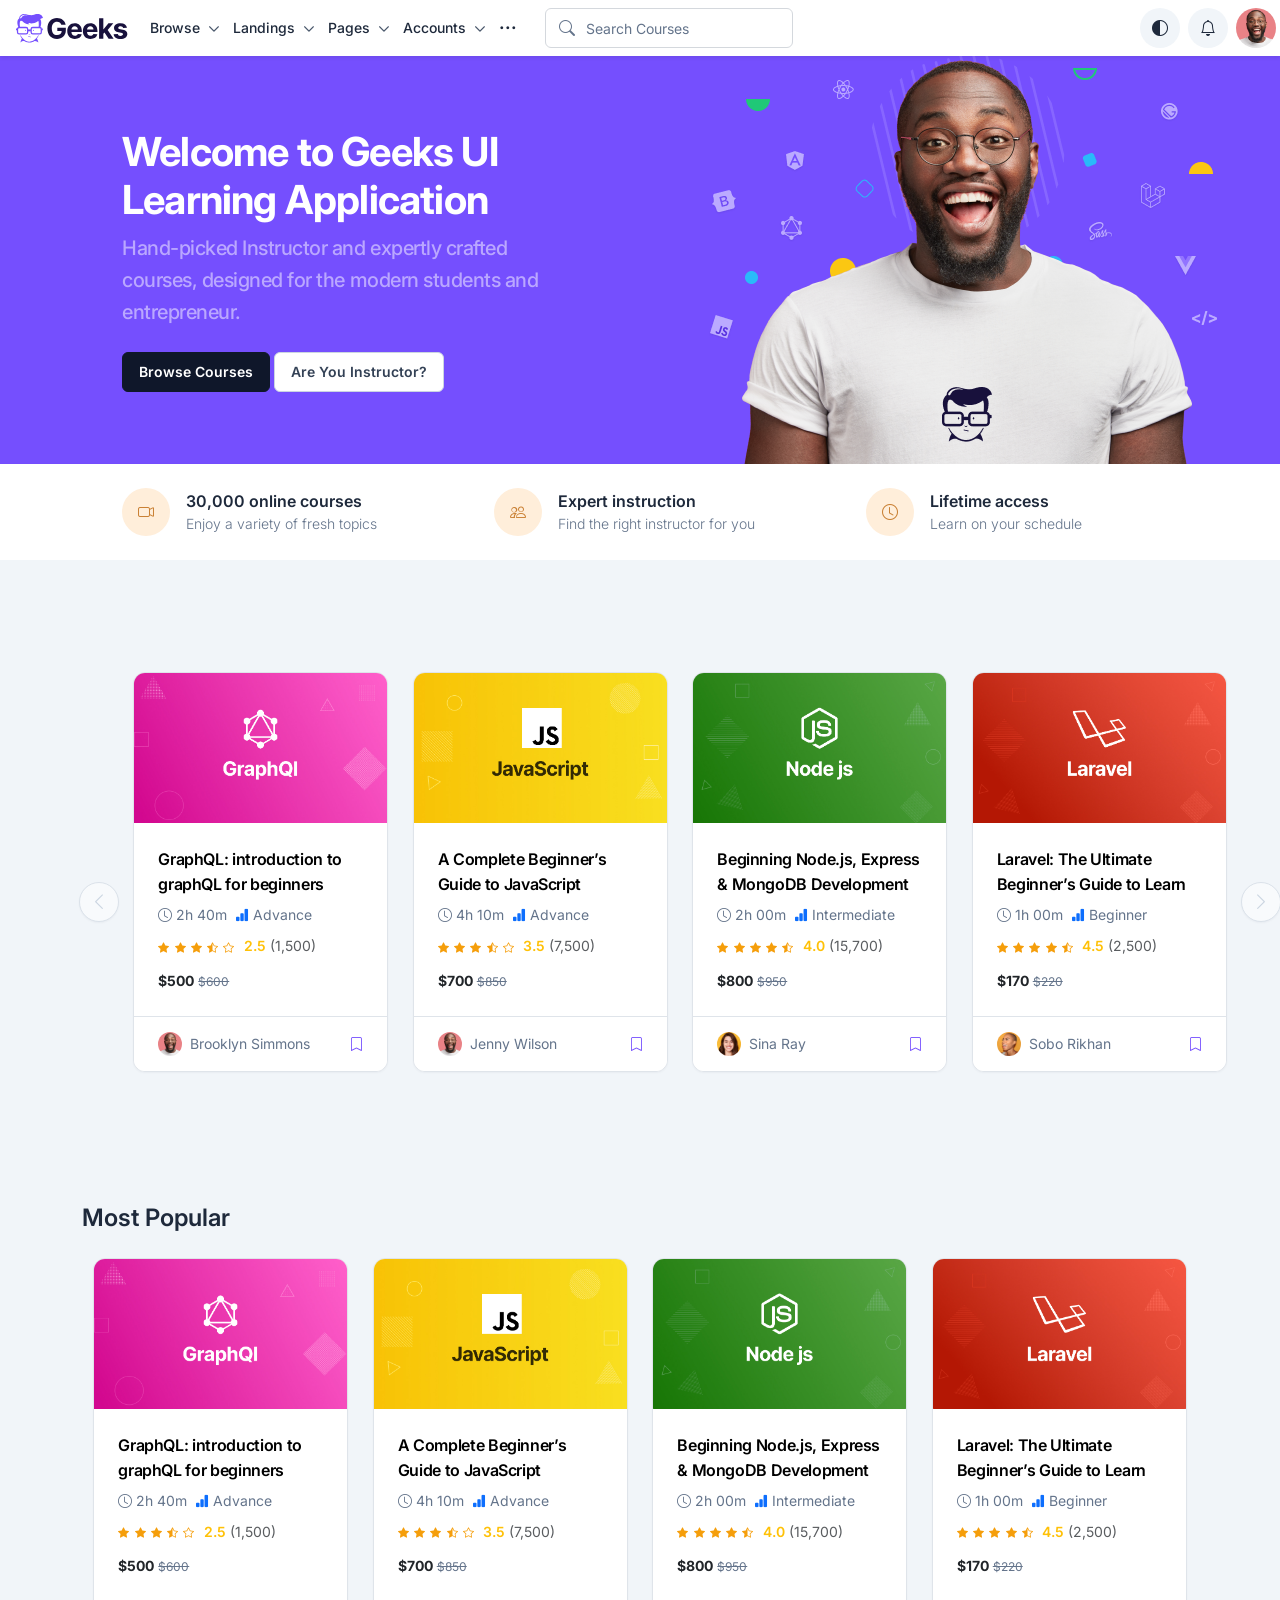
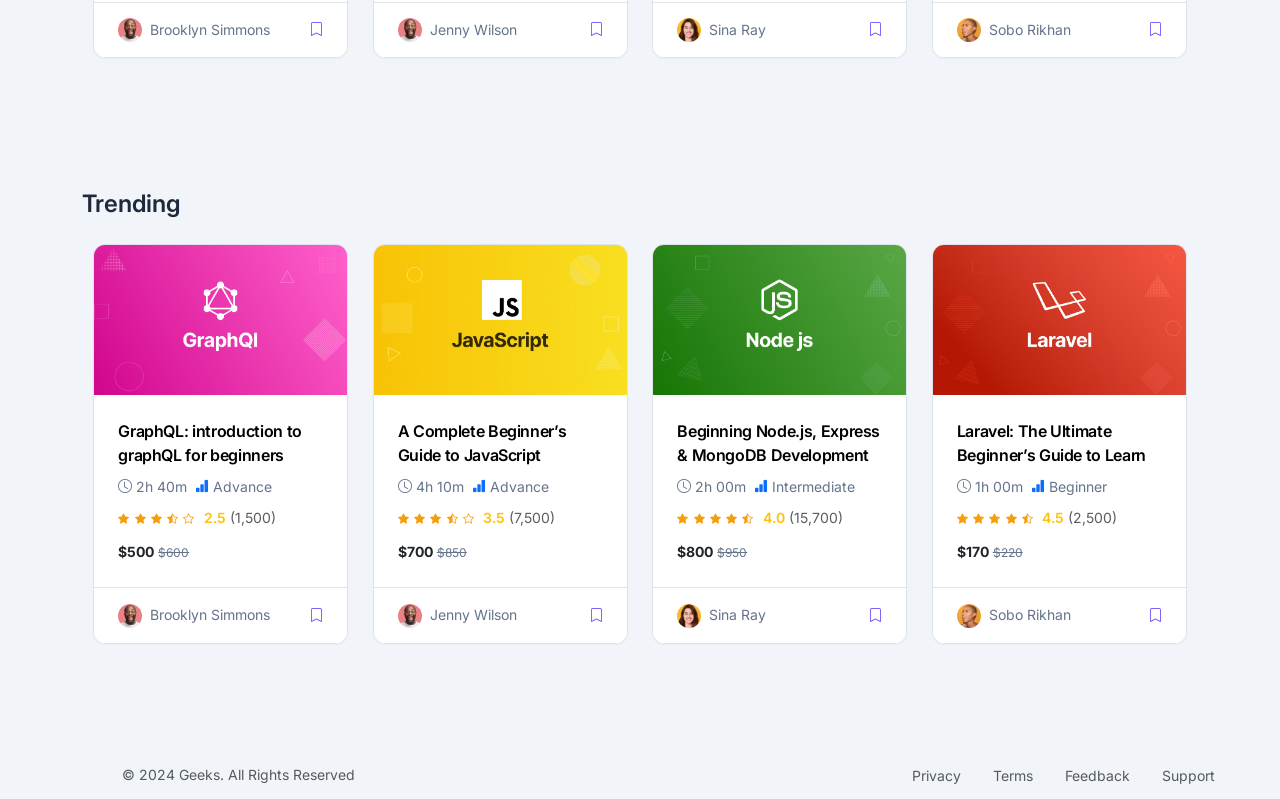
==== commit 4822b1e5: "add images" ====
--- a/index.html
+++ b/index.html
@@ -3,7 +3,12 @@
   <head>
     <meta charset="utf-8" />
     <meta name="viewport" content="width=device-width, initial-scale=1" />
-    <title>Bootstrap demo</title>
+    <title>Geeks React</title>
+    <link
+      rel="shortcut icon"
+      href="./home_images/imgi_1_favicon.ico"
+      type="image/x-icon"
+    />
 
     <link
       href="https://cdn.jsdelivr.net/npm/bootstrap@5.3.8/dist/css/bootstrap.min.css"
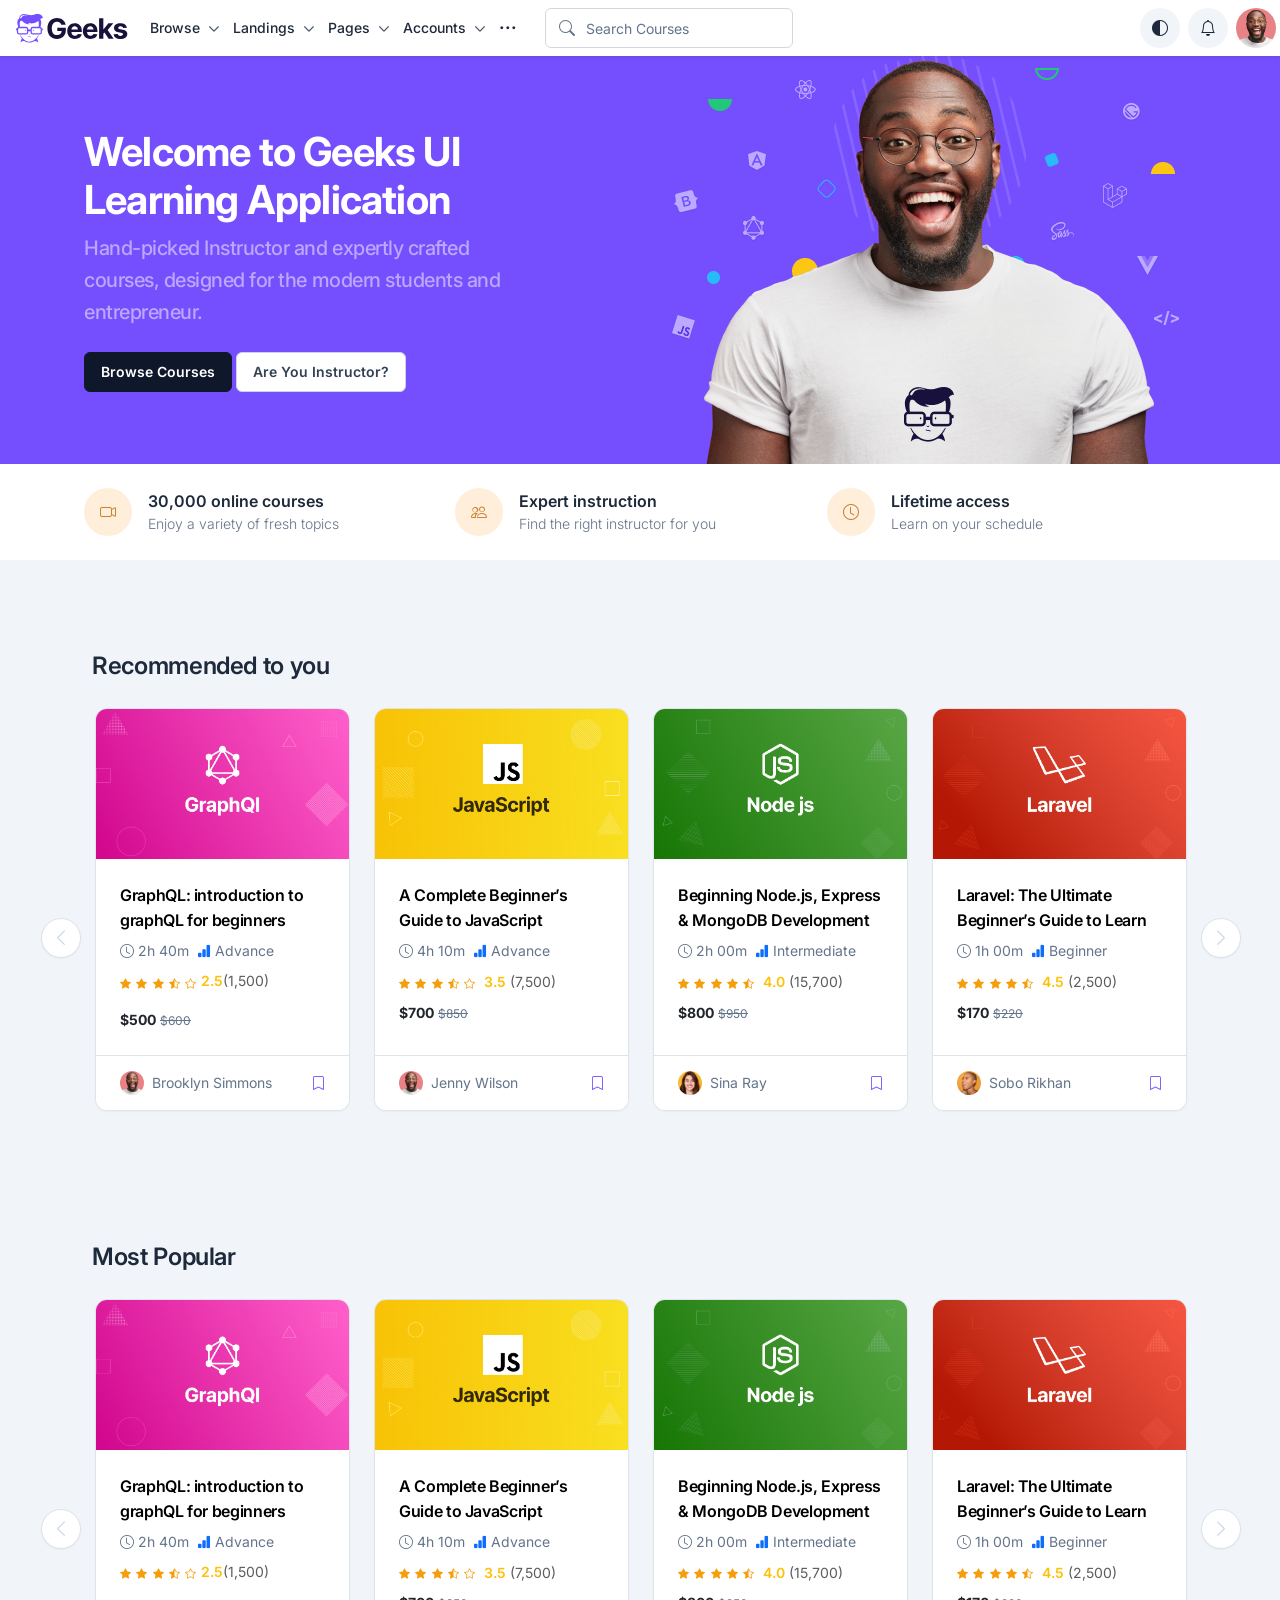
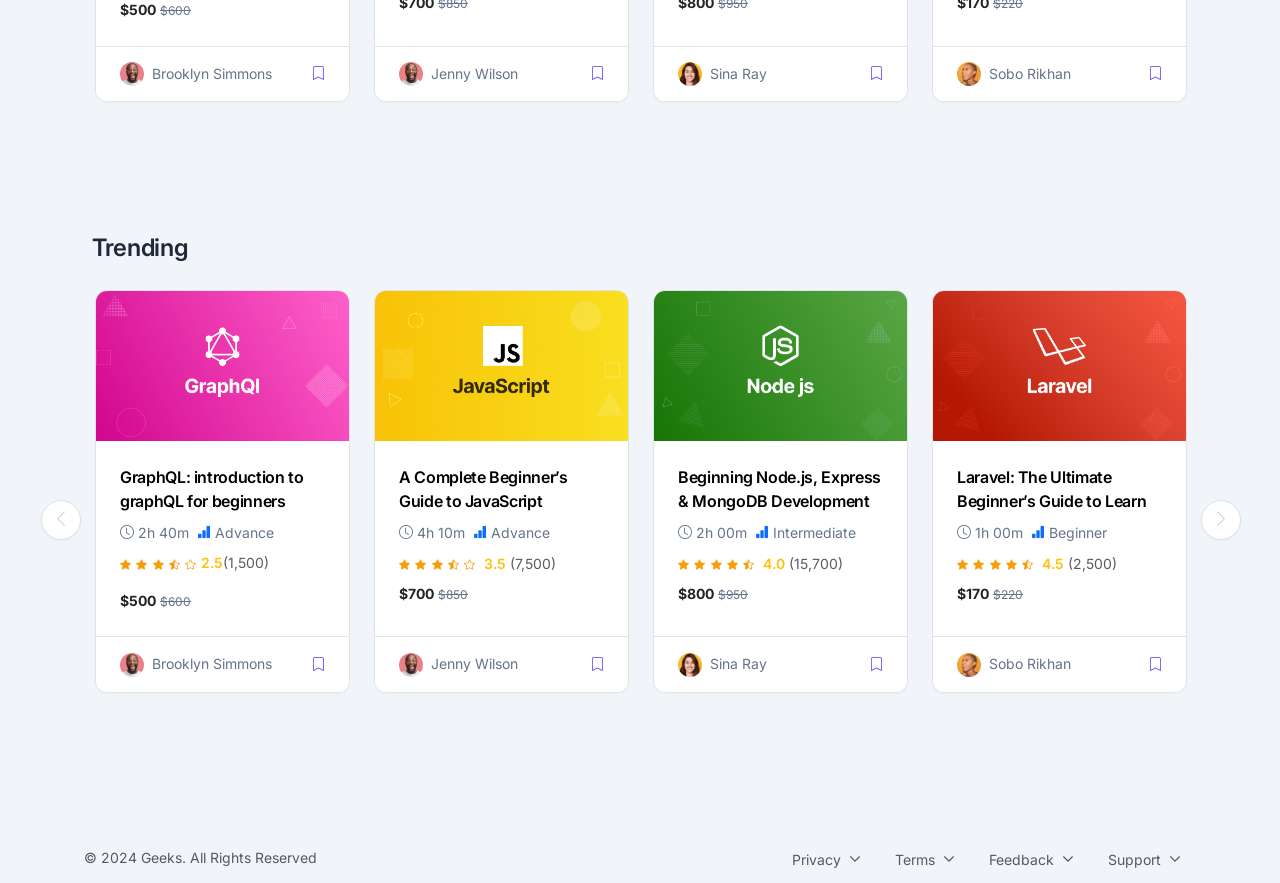
==== commit d51f40a9: "update folder structure" ====
--- a/index.html
+++ b/index.html
@@ -6,7 +6,7 @@
     <title>Geeks React</title>
     <link
       rel="shortcut icon"
-      href="./home_images/imgi_1_favicon.ico"
+      href="./assets/imgi_1_favicon.ico"
       type="image/x-icon"
     />
 
@@ -30,72 +30,12 @@
       href="https://fonts.googleapis.com/css2?family=Inter:wght@400;500;600;700&display=swap"
       rel="stylesheet"
     />
-    <link rel="stylesheet" href="style.css" />
-
-    <style>
-      @media (max-width: 991.98px) {
-        .banner_container,
-        .recommended-container {
-          width: 100% !important;
-          max-width: 100% !important;
-          margin-left: auto !important;
-          margin-right: auto !important;
-          padding-left: 12px !important;
-          padding-right: 12px !important;
-        }
-
-        .banner,
-        .banner_buttom,
-        .recommended-section,
-        .footer {
-          overflow: hidden;
-        }
-
-        .banner .row,
-        .banner_buttom .row {
-          margin-left: 0 !important;
-          margin-right: 0 !important;
-        }
-
-        .banner h1 {
-          font-size: clamp(1.9rem, 6vw, 2.75rem);
-          line-height: 1.2;
-          word-break: break-word;
-        }
-
-        .banner p {
-          font-size: 1rem;
-          line-height: 1.6;
-          word-break: break-word;
-        }
-
-        .banner img {
-          display: block;
-          max-width: 100%;
-          height: auto;
-          margin: 0 auto;
-        }
-
-        .search-wrap {
-          width: 100%;
-        }
-
-        .recommended-arrow {
-          display: none;
-        }
-
-        .nav_submain .dropdown-menu {
-          position: static !important;
-          transform: none !important;
-          width: 100%;
-          margin-top: 0.5rem;
-        }
-
-        .nav_submain .submenu-menu {
-          margin-left: 0 !important;
-        }
-      }
-    </style>
+    <link rel="stylesheet" href="./css_files/nav_bar.css" />
+
+    <link rel="stylesheet" href="./css_files/cards.css" />
+    <link rel="stylesheet" href="./css_files/banner.css" />
+    <link rel="stylesheet" href="./css_files/index.css" />
+    <style></style>
   </head>
 
   <body>
@@ -104,7 +44,7 @@
         <div class="container-fluid ps-3 pe-1">
           <a class="navbar-brand py-0 me-0" href="#">
             <img
-              src="home_images/logo.e22c846d87ff5a1252df471397badc6d.svg"
+              src="assets/logo.e22c846d87ff5a1252df471397badc6d.svg"
               alt="Logo"
               class="nav-logo"
             />
@@ -188,7 +128,7 @@
                 aria-expanded="false"
               >
                 <img
-                  src="./home_images/avatar-1.d2fd9642fd3628734b27.jpg"
+                  src="./assets/avatar-1.d2fd9642fd3628734b27.jpg"
                   alt="User avatar"
                   class="rounded-circle nav-avatar"
                 />
@@ -961,7 +901,7 @@
                   aria-expanded="false"
                 >
                   <img
-                    src="./home_images/avatar-1.d2fd9642fd3628734b27.jpg"
+                    src="./assets/avatar-1.d2fd9642fd3628734b27.jpg"
                     alt="User avatar"
                     class="rounded-circle nav-avatar"
                   />
@@ -995,7 +935,7 @@
       </nav>
     </header>
 
-    <div class="container-fluid banner p-0 m-0">
+    <div class="container-fluid banner ps-3 m-0">
       <div class="container banner_container">
         <div class="align-items-center g-0 row">
           <div class="col-12 col-lg-6 col-xl-5 py-5 py-lg-0 text-start">
@@ -1020,7 +960,7 @@
             class="text-center text-lg-end col-12 col-lg-6 col-xl-7 mt-4 mt-lg-0"
           >
             <img
-              src="./home_images/hero-img.c1489dfacfd7fadae59a.png"
+              src="./assets/hero-img.c1489dfacfd7fadae59a.png"
               alt="not found"
               class="img-fluid"
             />
@@ -1030,7 +970,7 @@
     </div>
     <div class="container-fuild banner_buttom">
       <section class="bg-white py-4 shadow-sm">
-        <div class="container banner_container">
+        <div class="container" style="padding-left: 14px !important">
           <div class="row align-items-center g-4 mx-0">
             <div class="col-12 col-lg-4 ps-0">
               <div class="d-flex align-items-center">
@@ -1075,13 +1015,10 @@
     </div>
 
     <section class="recommended-section">
-      <div class="container recommended-container banner_container">
+      <div class="container recommended-container adjust_container">
         <div class="row">
           <div class="col-12">
-            <h2
-              class="recommended-title mx-2 mb-4"
-              style="letter-spacing: -0.352px"
-            ></h2>
+            <h2 class="recommended-title mx-2 mb-4">Recommended to you</h2>
           </div>
         </div>
 
@@ -1089,7 +1026,7 @@
           <!-- visible only, no functionality -->
           <button
             type="button"
-            class="recommended-arrow recommended-arrow-prev"
+            class="recommended-arrow recommended-arrow-prev bg-white d-sm-none d-md-none d-lg-flex"
             aria-label="Previous"
           >
             <i class="bi bi-chevron-left"></i>
@@ -1097,7 +1034,7 @@
 
           <button
             type="button"
-            class="recommended-arrow recommended-arrow-next"
+            class="recommended-arrow recommended-arrow-next bg-white d-sm-none d-md-none d-lg-flex"
             aria-label="Next"
           >
             <i class="bi bi-chevron-right"></i>
@@ -1113,7 +1050,7 @@
                 style="width: 15rem"
               >
                 <img
-                  src="./home_images/course-graphql.f5dec42e4ae0102ebffa.jpg"
+                  src="./assets/course-graphql.f5dec42e4ae0102ebffa.jpg"
                   class="card-img-top card_index_img"
                   alt="GraphQL"
                 />
@@ -1135,8 +1072,12 @@
                     </div>
                   </div>
 
-                  <div class="mb-2">
-                    <span class="text-warning fs-6">
+                  <div
+                    class="mb-3 d-flex align-items-center justify-content-start"
+                  >
+                    <span
+                      class="text-warning align-items-start justify-content-start fs-6 d-flex gap-1"
+                    >
                       <i class="bi bi-star-fill card_stars"></i>
                       <i class="bi bi-star-fill card_stars"></i>
                       <i class="bi bi-star-fill card_stars"></i>
@@ -1147,7 +1088,7 @@
                     <span class="fw-light text-muted">(1,500)</span>
                   </div>
 
-                  <div class="mt-2 pt-1">
+                  <div class="">
                     <span class="fw-bold fs-6">$500</span>
                     <span class="fw-light text-decoration-line-through"
                       >$600</span
@@ -1159,7 +1100,7 @@
                   <div class="align-items-center g-0 row">
                     <div class="col-auto">
                       <img
-                        src="./home_images/avatar-1.d2fd9642fd3628734b27.jpg"
+                        src="./assets/avatar-1.d2fd9642fd3628734b27.jpg"
                         alt="Brooklyn Simmons"
                         class="rounded-circle avatar-xs"
                       />
@@ -1186,7 +1127,7 @@
                 style="width: 15rem"
               >
                 <img
-                  src="./home_images/course-javascript.8afdeff32816e30422da.jpg"
+                  src="./assets/course-javascript.8afdeff32816e30422da.jpg"
                   class="card-img-top card_index_img"
                   alt="JavaScript"
                 />
@@ -1218,7 +1159,7 @@
                     <span class="fw-light text-muted">(7,500)</span>
                   </div>
 
-                  <div class="mt-2 pt-1">
+                  <div class="">
                     <span class="fw-bold fs-6">$700</span>
                     <span class="fw-light text-decoration-line-through"
                       >$850</span
@@ -1230,7 +1171,656 @@
                   <div class="align-items-center g-0 row">
                     <div class="col-auto">
                       <img
-                        src="./home_images/avatar-1.d2fd9642fd3628734b27.jpg"
+                        src="./assets/avatar-1.d2fd9642fd3628734b27.jpg"
+                        alt="Jenny Wilson"
+                        class="rounded-circle avatar-xs"
+                      />
+                    </div>
+                    <div class="col ms-2">
+                      <span class="fw-light">Jenny Wilson</span>
+                    </div>
+                    <div class="col-auto">
+                      <a href="#" class="recommended-bookmark">
+                        <i class="bi bi-bookmark"></i>
+                      </a>
+                    </div>
+                  </div>
+                </div>
+              </div>
+            </div>
+
+            <!-- card 3 -->
+            <div
+              class="col-12 col-md-6 col-lg-3 mb-4 recommended-col px-0 d-flex justify-content-center"
+            >
+              <div
+                class="card index_card recommended-card-box"
+                style="width: 15rem"
+              >
+                <img
+                  src="./assets/course-node.291fe1cded8ebab181ab.jpg"
+                  class="card-img-top card_index_img"
+                  alt="Node js"
+                />
+                <div class="card-body p-4">
+                  <h5 class="card-title">
+                    <a href=""
+                      >Beginning Node.js, Express &amp; MongoDB Development</a
+                    >
+                  </h5>
+                  <div class="d-flex align-items-start gap-2 mb-2">
+                    <div class="d-flex align-items-center mt-2">
+                      <i class="bi bi-clock me-1"></i>
+                      <span class="fw-light">2h 00m</span>
+                    </div>
+
+                    <div class="d-flex align-items-center mt-2">
+                      <i class="bi bi-bar-chart-fill me-1 text-primary"></i>
+                      <span class="fw-light">Intermediate</span>
+                    </div>
+                  </div>
+
+                  <div class="mb-2">
+                    <span class="text-warning fs-6">
+                      <i class="bi bi-star-fill card_stars"></i>
+                      <i class="bi bi-star-fill card_stars"></i>
+                      <i class="bi bi-star-fill card_stars"></i>
+                      <i class="bi bi-star-fill card_stars"></i>
+                      <i class="bi bi-star-half card_stars"></i>
+                    </span>
+                    <span class="fw-semibold text-warning ms-1">4.0</span>
+                    <span class="fw-light text-muted">(15,700)</span>
+                  </div>
+
+                  <div class="">
+                    <span class="fw-bold fs-6">$800</span>
+                    <span class="fw-light text-decoration-line-through"
+                      >$950</span
+                    >
+                  </div>
+                </div>
+
+                <div class="card-footer recommended-card-footer">
+                  <div class="align-items-center g-0 row">
+                    <div class="col-auto">
+                      <img
+                        src="./assets/avatar-3.d3ce7f20113e7d124501.jpg"
+                        alt="Sina Ray"
+                        class="rounded-circle avatar-xs"
+                      />
+                    </div>
+                    <div class="col ms-2">
+                      <span class="fw-light">Sina Ray</span>
+                    </div>
+                    <div class="col-auto">
+                      <a href="#" class="recommended-bookmark">
+                        <i class="bi bi-bookmark"></i>
+                      </a>
+                    </div>
+                  </div>
+                </div>
+              </div>
+            </div>
+
+            <!-- card 4 -->
+            <div
+              class="col-12 col-md-6 col-lg-3 mb-4 recommended-col px-0 d-flex justify-content-center"
+            >
+              <div
+                class="card index_card recommended-card-box"
+                style="width: 15rem"
+              >
+                <img
+                  src="./assets/course-laravel.48ab426cd3f0adc40dd9.jpg"
+                  class="card-img-top card_index_img"
+                  alt="Laravel"
+                />
+                <div class="card-body p-4">
+                  <h5 class="card-title">
+                    <a href=""
+                      >Laravel: The Ultimate Beginner’s Guide to Learn</a
+                    >
+                  </h5>
+                  <div class="d-flex align-items-start gap-2 mb-2">
+                    <div class="d-flex align-items-center mt-2">
+                      <i class="bi bi-clock me-1"></i>
+                      <span class="fw-light">1h 00m</span>
+                    </div>
+
+                    <div class="d-flex align-items-center mt-2">
+                      <i class="bi bi-bar-chart-fill me-1 text-primary"></i>
+                      <span class="fw-light">Beginner</span>
+                    </div>
+                  </div>
+
+                  <div class="mb-2">
+                    <span class="text-warning fs-6">
+                      <i class="bi bi-star-fill card_stars"></i>
+                      <i class="bi bi-star-fill card_stars"></i>
+                      <i class="bi bi-star-fill card_stars"></i>
+                      <i class="bi bi-star-fill card_stars"></i>
+                      <i class="bi bi-star-half card_stars"></i>
+                    </span>
+                    <span class="fw-semibold text-warning ms-1">4.5</span>
+                    <span class="fw-light text-muted">(2,500)</span>
+                  </div>
+
+                  <div class="">
+                    <span class="fw-bold fs-6">$170</span>
+                    <span class="fw-light text-decoration-line-through"
+                      >$220</span
+                    >
+                  </div>
+                </div>
+
+                <div class="card-footer recommended-card-footer">
+                  <div class="align-items-center g-0 row">
+                    <div class="col-auto">
+                      <img
+                        src="./assets/avatar-9.ce9a73de84b5e2cc414c.jpg"
+                        alt="Sobo Rikhan"
+                        class="rounded-circle avatar-xs"
+                      />
+                    </div>
+                    <div class="col ms-2">
+                      <span class="fw-light">Sobo Rikhan</span>
+                    </div>
+                    <div class="col-auto">
+                      <a href="#" class="recommended-bookmark">
+                        <i class="bi bi-bookmark"></i>
+                      </a>
+                    </div>
+                  </div>
+                </div>
+              </div>
+            </div>
+          </div>
+        </div>
+      </div>
+    </section>
+
+    <section class="recommended-section">
+      <div class="container recommended-container adjust_container">
+        <div class="row">
+          <div class="col-12">
+            <h2 class="recommended-title mx-2 mb-4">Most Popular</h2>
+          </div>
+        </div>
+
+        <div class="recommended-slider-area">
+          <!-- visible only, no functionality -->
+          <button
+            type="button"
+            class="recommended-arrow recommended-arrow-prev bg-white d-sm-none d-md-none d-lg-flex"
+            aria-label="Previous"
+          >
+            <i class="bi bi-chevron-left"></i>
+          </button>
+
+          <button
+            type="button"
+            class="recommended-arrow recommended-arrow-next bg-white d-sm-none d-md-none d-lg-flex"
+            aria-label="Next"
+          >
+            <i class="bi bi-chevron-right"></i>
+          </button>
+
+          <div class="row justify-content-center recommended-cards-row">
+            <!-- card 1 -->
+            <div
+              class="col-12 col-md-6 col-lg-3 mb-4 recommended-col px-0 justify-content-center d-flex"
+            >
+              <div
+                class="card index_card recommended-card-box"
+                style="width: 15rem"
+              >
+                <img
+                  src="./assets/course-graphql.f5dec42e4ae0102ebffa.jpg"
+                  class="card-img-top card_index_img"
+                  alt="GraphQL"
+                />
+                <div class="card-body p-4">
+                  <h5 class="card-title">
+                    <a href=""
+                      >GraphQL: introduction to graphQL for beginners</a
+                    >
+                  </h5>
+                  <div class="d-flex align-items-start gap-2 mb-2">
+                    <div class="d-flex align-items-center mt-2">
+                      <i class="bi bi-clock me-1"></i>
+                      <span class="fw-light">2h 40m</span>
+                    </div>
+
+                    <div class="d-flex align-items-center mt-2">
+                      <i class="bi bi-bar-chart-fill me-1 text-primary"></i>
+                      <span class="fw-light">Advance</span>
+                    </div>
+                  </div>
+
+                  <div
+                    class="mb-3 d-flex align-items-center justify-content-start"
+                  >
+                    <span
+                      class="text-warning align-items-start justify-content-start fs-6 d-flex gap-1"
+                    >
+                      <i class="bi bi-star-fill card_stars"></i>
+                      <i class="bi bi-star-fill card_stars"></i>
+                      <i class="bi bi-star-fill card_stars"></i>
+                      <i class="bi bi-star-half card_stars"></i>
+                      <i class="bi bi-star card_stars"></i>
+                    </span>
+                    <span class="fw-semibold text-warning ms-1">2.5</span>
+                    <span class="fw-light text-muted">(1,500)</span>
+                  </div>
+
+                  <div class="">
+                    <span class="fw-bold fs-6">$500</span>
+                    <span class="fw-light text-decoration-line-through"
+                      >$600</span
+                    >
+                  </div>
+                </div>
+
+                <div class="card-footer recommended-card-footer">
+                  <div class="align-items-center g-0 row">
+                    <div class="col-auto">
+                      <img
+                        src="./assets/avatar-1.d2fd9642fd3628734b27.jpg"
+                        alt="Brooklyn Simmons"
+                        class="rounded-circle avatar-xs"
+                      />
+                    </div>
+                    <div class="col ms-2">
+                      <span class="fw-light">Brooklyn Simmons</span>
+                    </div>
+                    <div class="col-auto">
+                      <a href="#" class="recommended-bookmark">
+                        <i class="bi bi-bookmark"></i>
+                      </a>
+                    </div>
+                  </div>
+                </div>
+              </div>
+            </div>
+
+            <!-- card 2 -->
+            <div
+              class="col-12 col-md-6 col-lg-3 mb-4 recommended-col px-0 d-flex justify-content-center"
+            >
+              <div
+                class="card index_card recommended-card-box"
+                style="width: 15rem"
+              >
+                <img
+                  src="./assets/course-javascript.8afdeff32816e30422da.jpg"
+                  class="card-img-top card_index_img"
+                  alt="JavaScript"
+                />
+                <div class="card-body p-4">
+                  <h5 class="card-title">
+                    <a href="">A Complete Beginner’s Guide to JavaScript</a>
+                  </h5>
+                  <div class="d-flex align-items-start gap-2 mb-2">
+                    <div class="d-flex align-items-center mt-2">
+                      <i class="bi bi-clock me-1"></i>
+                      <span class="fw-light">4h 10m</span>
+                    </div>
+
+                    <div class="d-flex align-items-center mt-2">
+                      <i class="bi bi-bar-chart-fill me-1 text-primary"></i>
+                      <span class="fw-light">Advance</span>
+                    </div>
+                  </div>
+
+                  <div class="mb-2">
+                    <span class="text-warning fs-6">
+                      <i class="bi bi-star-fill card_stars"></i>
+                      <i class="bi bi-star-fill card_stars"></i>
+                      <i class="bi bi-star-fill card_stars"></i>
+                      <i class="bi bi-star-half card_stars"></i>
+                      <i class="bi bi-star card_stars"></i>
+                    </span>
+                    <span class="fw-semibold text-warning ms-1">3.5</span>
+                    <span class="fw-light text-muted">(7,500)</span>
+                  </div>
+
+                  <div class="">
+                    <span class="fw-bold fs-6">$700</span>
+                    <span class="fw-light text-decoration-line-through"
+                      >$850</span
+                    >
+                  </div>
+                </div>
+
+                <div class="card-footer recommended-card-footer">
+                  <div class="align-items-center g-0 row">
+                    <div class="col-auto">
+                      <img
+                        src="./assets/avatar-1.d2fd9642fd3628734b27.jpg"
+                        alt="Jenny Wilson"
+                        class="rounded-circle avatar-xs"
+                      />
+                    </div>
+                    <div class="col ms-2">
+                      <span class="fw-light">Jenny Wilson</span>
+                    </div>
+                    <div class="col-auto">
+                      <a href="#" class="recommended-bookmark">
+                        <i class="bi bi-bookmark"></i>
+                      </a>
+                    </div>
+                  </div>
+                </div>
+              </div>
+            </div>
+
+            <!-- card 3 -->
+            <div
+              class="col-12 col-md-6 col-lg-3 mb-4 recommended-col px-0 d-flex justify-content-center"
+            >
+              <div
+                class="card index_card recommended-card-box"
+                style="width: 15rem"
+              >
+                <img
+                  src="./assets/course-node.291fe1cded8ebab181ab.jpg"
+                  class="card-img-top card_index_img"
+                  alt="Node js"
+                />
+                <div class="card-body p-4">
+                  <h5 class="card-title">
+                    <a href=""
+                      >Beginning Node.js, Express &amp; MongoDB Development</a
+                    >
+                  </h5>
+                  <div class="d-flex align-items-start gap-2 mb-2">
+                    <div class="d-flex align-items-center mt-2">
+                      <i class="bi bi-clock me-1"></i>
+                      <span class="fw-light">2h 00m</span>
+                    </div>
+
+                    <div class="d-flex align-items-center mt-2">
+                      <i class="bi bi-bar-chart-fill me-1 text-primary"></i>
+                      <span class="fw-light">Intermediate</span>
+                    </div>
+                  </div>
+
+                  <div class="mb-2">
+                    <span class="text-warning fs-6">
+                      <i class="bi bi-star-fill card_stars"></i>
+                      <i class="bi bi-star-fill card_stars"></i>
+                      <i class="bi bi-star-fill card_stars"></i>
+                      <i class="bi bi-star-fill card_stars"></i>
+                      <i class="bi bi-star-half card_stars"></i>
+                    </span>
+                    <span class="fw-semibold text-warning ms-1">4.0</span>
+                    <span class="fw-light text-muted">(15,700)</span>
+                  </div>
+
+                  <div class="">
+                    <span class="fw-bold fs-6">$800</span>
+                    <span class="fw-light text-decoration-line-through"
+                      >$950</span
+                    >
+                  </div>
+                </div>
+
+                <div class="card-footer recommended-card-footer">
+                  <div class="align-items-center g-0 row">
+                    <div class="col-auto">
+                      <img
+                        src="./assets/avatar-3.d3ce7f20113e7d124501.jpg"
+                        alt="Sina Ray"
+                        class="rounded-circle avatar-xs"
+                      />
+                    </div>
+                    <div class="col ms-2">
+                      <span class="fw-light">Sina Ray</span>
+                    </div>
+                    <div class="col-auto">
+                      <a href="#" class="recommended-bookmark">
+                        <i class="bi bi-bookmark"></i>
+                      </a>
+                    </div>
+                  </div>
+                </div>
+              </div>
+            </div>
+
+            <!-- card 4 -->
+            <div
+              class="col-12 col-md-6 col-lg-3 mb-4 recommended-col px-0 d-flex justify-content-center"
+            >
+              <div
+                class="card index_card recommended-card-box"
+                style="width: 15rem"
+              >
+                <img
+                  src="./assets/course-laravel.48ab426cd3f0adc40dd9.jpg"
+                  class="card-img-top card_index_img"
+                  alt="Laravel"
+                />
+                <div class="card-body p-4">
+                  <h5 class="card-title">
+                    <a href=""
+                      >Laravel: The Ultimate Beginner’s Guide to Learn</a
+                    >
+                  </h5>
+                  <div class="d-flex align-items-start gap-2 mb-2">
+                    <div class="d-flex align-items-center mt-2">
+                      <i class="bi bi-clock me-1"></i>
+                      <span class="fw-light">1h 00m</span>
+                    </div>
+
+                    <div class="d-flex align-items-center mt-2">
+                      <i class="bi bi-bar-chart-fill me-1 text-primary"></i>
+                      <span class="fw-light">Beginner</span>
+                    </div>
+                  </div>
+
+                  <div class="mb-2">
+                    <span class="text-warning fs-6">
+                      <i class="bi bi-star-fill card_stars"></i>
+                      <i class="bi bi-star-fill card_stars"></i>
+                      <i class="bi bi-star-fill card_stars"></i>
+                      <i class="bi bi-star-fill card_stars"></i>
+                      <i class="bi bi-star-half card_stars"></i>
+                    </span>
+                    <span class="fw-semibold text-warning ms-1">4.5</span>
+                    <span class="fw-light text-muted">(2,500)</span>
+                  </div>
+
+                  <div class="">
+                    <span class="fw-bold fs-6">$170</span>
+                    <span class="fw-light text-decoration-line-through"
+                      >$220</span
+                    >
+                  </div>
+                </div>
+
+                <div class="card-footer recommended-card-footer">
+                  <div class="align-items-center g-0 row">
+                    <div class="col-auto">
+                      <img
+                        src="./assets/avatar-9.ce9a73de84b5e2cc414c.jpg"
+                        alt="Sobo Rikhan"
+                        class="rounded-circle avatar-xs"
+                      />
+                    </div>
+                    <div class="col ms-2">
+                      <span class="fw-light">Sobo Rikhan</span>
+                    </div>
+                    <div class="col-auto">
+                      <a href="#" class="recommended-bookmark">
+                        <i class="bi bi-bookmark"></i>
+                      </a>
+                    </div>
+                  </div>
+                </div>
+              </div>
+            </div>
+          </div>
+        </div>
+      </div>
+    </section>
+    <section class="recommended-section pb-5">
+      <div class="container recommended-container pb-4 mb-2 adjust_container">
+        <div class="row">
+          <div class="col-12">
+            <h2 class="recommended-title mx-2 mb-4">Trending</h2>
+          </div>
+        </div>
+
+        <div class="recommended-slider-area">
+          <!-- visible only, no functionality -->
+          <button
+            type="button"
+            class="recommended-arrow recommended-arrow-prev bg-white d-sm-none d-md-none d-lg-flex"
+            aria-label="Previous"
+          >
+            <i class="bi bi-chevron-left"></i>
+          </button>
+
+          <button
+            type="button"
+            class="recommended-arrow recommended-arrow-next bg-white d-sm-none d-md-none d-lg-flex"
+            aria-label="Next"
+          >
+            <i class="bi bi-chevron-right"></i>
+          </button>
+
+          <div class="row justify-content-center recommended-cards-row">
+            <!-- card 1 -->
+            <div
+              class="col-12 col-md-6 col-lg-3 mb-4 recommended-col px-0 justify-content-center d-flex"
+            >
+              <div
+                class="card index_card recommended-card-box"
+                style="width: 15rem"
+              >
+                <img
+                  src="./assets/course-graphql.f5dec42e4ae0102ebffa.jpg"
+                  class="card-img-top card_index_img"
+                  alt="GraphQL"
+                />
+                <div class="card-body p-4">
+                  <h5 class="card-title">
+                    <a href=""
+                      >GraphQL: introduction to graphQL for beginners</a
+                    >
+                  </h5>
+                  <div class="d-flex align-items-start gap-2 mb-2">
+                    <div class="d-flex align-items-center mt-2">
+                      <i class="bi bi-clock me-1"></i>
+                      <span class="fw-light">2h 40m</span>
+                    </div>
+
+                    <div class="d-flex align-items-center mt-2">
+                      <i class="bi bi-bar-chart-fill me-1 text-primary"></i>
+                      <span class="fw-light">Advance</span>
+                    </div>
+                  </div>
+
+                  <div
+                    class="mb-3 d-flex align-items-center justify-content-start"
+                  >
+                    <span
+                      class="text-warning align-items-start justify-content-start fs-6 d-flex gap-1"
+                    >
+                      <i class="bi bi-star-fill card_stars"></i>
+                      <i class="bi bi-star-fill card_stars"></i>
+                      <i class="bi bi-star-fill card_stars"></i>
+                      <i class="bi bi-star-half card_stars"></i>
+                      <i class="bi bi-star card_stars"></i>
+                    </span>
+                    <span class="fw-semibold text-warning ms-1">2.5</span>
+                    <span class="fw-light text-muted">(1,500)</span>
+                  </div>
+
+                  <div class="">
+                    <span class="fw-bold fs-6">$500</span>
+                    <span class="fw-light text-decoration-line-through"
+                      >$600</span
+                    >
+                  </div>
+                </div>
+
+                <div class="card-footer recommended-card-footer">
+                  <div class="align-items-center g-0 row">
+                    <div class="col-auto">
+                      <img
+                        src="./assets/avatar-1.d2fd9642fd3628734b27.jpg"
+                        alt="Brooklyn Simmons"
+                        class="rounded-circle avatar-xs"
+                      />
+                    </div>
+                    <div class="col ms-2">
+                      <span class="fw-light">Brooklyn Simmons</span>
+                    </div>
+                    <div class="col-auto">
+                      <a href="#" class="recommended-bookmark">
+                        <i class="bi bi-bookmark"></i>
+                      </a>
+                    </div>
+                  </div>
+                </div>
+              </div>
+            </div>
+
+            <!-- card 2 -->
+            <div
+              class="col-12 col-md-6 col-lg-3 mb-4 recommended-col px-0 d-flex justify-content-center"
+            >
+              <div
+                class="card index_card recommended-card-box"
+                style="width: 15rem"
+              >
+                <img
+                  src="./assets/course-javascript.8afdeff32816e30422da.jpg"
+                  class="card-img-top card_index_img"
+                  alt="JavaScript"
+                />
+                <div class="card-body p-4">
+                  <h5 class="card-title">
+                    <a href="">A Complete Beginner’s Guide to JavaScript</a>
+                  </h5>
+                  <div class="d-flex align-items-start gap-2 mb-2">
+                    <div class="d-flex align-items-center mt-2">
+                      <i class="bi bi-clock me-1"></i>
+                      <span class="fw-light">4h 10m</span>
+                    </div>
+
+                    <div class="d-flex align-items-center mt-2">
+                      <i class="bi bi-bar-chart-fill me-1 text-primary"></i>
+                      <span class="fw-light">Advance</span>
+                    </div>
+                  </div>
+
+                  <div class="mb-2">
+                    <span class="text-warning fs-6">
+                      <i class="bi bi-star-fill card_stars"></i>
+                      <i class="bi bi-star-fill card_stars"></i>
+                      <i class="bi bi-star-fill card_stars"></i>
+                      <i class="bi bi-star-half card_stars"></i>
+                      <i class="bi bi-star card_stars"></i>
+                    </span>
+                    <span class="fw-semibold text-warning ms-1">3.5</span>
+                    <span class="fw-light text-muted">(7,500)</span>
+                  </div>
+
+                  <div class="">
+                    <span class="fw-bold fs-6">$700</span>
+                    <span class="fw-light text-decoration-line-through"
+                      >$850</span
+                    >
+                  </div>
+                </div>
+
+                <div class="card-footer recommended-card-footer">
+                  <div class="align-items-center g-0 row">
+                    <div class="col-auto">
+                      <img
+                        src="./assets/avatar-1.d2fd9642fd3628734b27.jpg"
                         alt="Jenny Wilson"
                         class="rounded-circle avatar-xs"
                       />
@@ -1291,7 +1881,7 @@
                     <span class="fw-light text-muted">(15,700)</span>
                   </div>
 
-                  <div class="mt-2 pt-1">
+                  <div class="">
                     <span class="fw-bold fs-6">$800</span>
                     <span class="fw-light text-decoration-line-through"
                       >$950</span
@@ -1364,7 +1954,7 @@
                     <span class="fw-light text-muted">(2,500)</span>
                   </div>
 
-                  <div class="mt-2 pt-1">
+                  <div class="">
                     <span class="fw-bold fs-6">$170</span>
                     <span class="fw-light text-decoration-line-through"
                       >$220</span
@@ -1398,616 +1988,9 @@
       </div>
     </section>
 
-    <section class="recommended-section">
-      <div class="container recommended-container">
-        <div class="row">
-          <div class="col-12">
-            <h2 class="recommended-title">Most Popular</h2>
-          </div>
-        </div>
-
-        <div class="recommended-slider-area">
-          <div class="row justify-content-center recommended-cards-row">
-            <!-- card 1 -->
-            <div
-              class="col-12 col-md-6 col-lg-3 mb-4 recommended-col d-flex justify-content-center"
-            >
-              <div
-                class="card index_card recommended-card-box"
-                style="width: 15rem"
-              >
-                <img
-                  src="./home_images/course-graphql.f5dec42e4ae0102ebffa.jpg"
-                  class="card-img-top card_index_img"
-                  alt="GraphQL"
-                />
-                <div class="card-body p-4">
-                  <h5 class="card-title">
-                    <a href=""
-                      >GraphQL: introduction to graphQL for beginners</a
-                    >
-                  </h5>
-                  <div class="d-flex align-items-start gap-2 mb-2">
-                    <div class="d-flex align-items-center mt-2">
-                      <i class="bi bi-clock me-1"></i>
-                      <span class="fw-light">2h 40m</span>
-                    </div>
-
-                    <div class="d-flex align-items-center mt-2">
-                      <i class="bi bi-bar-chart-fill me-1 text-primary"></i>
-                      <span class="fw-light">Advance</span>
-                    </div>
-                  </div>
-
-                  <div class="mb-2">
-                    <span class="text-warning fs-6">
-                      <i class="bi bi-star-fill card_stars"></i>
-                      <i class="bi bi-star-fill card_stars"></i>
-                      <i class="bi bi-star-fill card_stars"></i>
-                      <i class="bi bi-star-half card_stars"></i>
-                      <i class="bi bi-star card_stars"></i>
-                    </span>
-                    <span class="fw-semibold text-warning ms-1">2.5</span>
-                    <span class="fw-light text-muted">(1,500)</span>
-                  </div>
-
-                  <div class="mt-2 pt-1">
-                    <span class="fw-bold fs-6">$500</span>
-                    <span class="fw-light text-decoration-line-through"
-                      >$600</span
-                    >
-                  </div>
-                </div>
-
-                <div class="card-footer recommended-card-footer">
-                  <div class="align-items-center g-0 row">
-                    <div class="col-auto">
-                      <img
-                        src="./home_images/avatar-1.d2fd9642fd3628734b27.jpg"
-                        alt="Brooklyn Simmons"
-                        class="rounded-circle avatar-xs"
-                      />
-                    </div>
-                    <div class="col ms-2">
-                      <span class="fw-light">Brooklyn Simmons</span>
-                    </div>
-                    <div class="col-auto">
-                      <a href="#" class="recommended-bookmark">
-                        <i class="bi bi-bookmark"></i>
-                      </a>
-                    </div>
-                  </div>
-                </div>
-              </div>
-            </div>
-
-            <!-- card 2 -->
-            <div
-              class="col-12 col-md-6 col-lg-3 mb-4 recommended-col d-flex justify-content-center"
-            >
-              <div
-                class="card index_card recommended-card-box"
-                style="width: 15rem"
-              >
-                <img
-                  src="./home_images/course-javascript.8afdeff32816e30422da.jpg"
-                  class="card-img-top card_index_img"
-                  alt="JavaScript"
-                />
-                <div class="card-body p-4">
-                  <h5 class="card-title">
-                    <a href="">A Complete Beginner’s Guide to JavaScript</a>
-                  </h5>
-                  <div class="d-flex align-items-start gap-2 mb-2">
-                    <div class="d-flex align-items-center mt-2">
-                      <i class="bi bi-clock me-1"></i>
-                      <span class="fw-light">4h 10m</span>
-                    </div>
-
-                    <div class="d-flex align-items-center mt-2">
-                      <i class="bi bi-bar-chart-fill me-1 text-primary"></i>
-                      <span class="fw-light">Advance</span>
-                    </div>
-                  </div>
-
-                  <div class="mb-2">
-                    <span class="text-warning fs-6">
-                      <i class="bi bi-star-fill card_stars"></i>
-                      <i class="bi bi-star-fill card_stars"></i>
-                      <i class="bi bi-star-fill card_stars"></i>
-                      <i class="bi bi-star-half card_stars"></i>
-                      <i class="bi bi-star card_stars"></i>
-                    </span>
-                    <span class="fw-semibold text-warning ms-1">3.5</span>
-                    <span class="fw-light text-muted">(7,500)</span>
-                  </div>
-
-                  <div class="mt-2 pt-1">
-                    <span class="fw-bold fs-6">$700</span>
-                    <span class="fw-light text-decoration-line-through"
-                      >$850</span
-                    >
-                  </div>
-                </div>
-
-                <div class="card-footer recommended-card-footer">
-                  <div class="align-items-center g-0 row">
-                    <div class="col-auto">
-                      <img
-                        src="./home_images/avatar-1.d2fd9642fd3628734b27.jpg"
-                        alt="Jenny Wilson"
-                        class="rounded-circle avatar-xs"
-                      />
-                    </div>
-                    <div class="col ms-2">
-                      <span class="fw-light">Jenny Wilson</span>
-                    </div>
-                    <div class="col-auto">
-                      <a href="#" class="recommended-bookmark">
-                        <i class="bi bi-bookmark"></i>
-                      </a>
-                    </div>
-                  </div>
-                </div>
-              </div>
-            </div>
-
-            <!-- card 3 -->
-            <div
-              class="col-12 col-md-6 col-lg-3 mb-4 recommended-col d-flex justify-content-center"
-            >
-              <div
-                class="card index_card recommended-card-box"
-                style="width: 15rem"
-              >
-                <img
-                  src="./home_images/course-node.291fe1cded8ebab181ab.jpg"
-                  class="card-img-top card_index_img"
-                  alt="Node js"
-                />
-                <div class="card-body p-4">
-                  <h5 class="card-title">
-                    <a href=""
-                      >Beginning Node.js, Express &amp; MongoDB Development</a
-                    >
-                  </h5>
-                  <div class="d-flex align-items-start gap-2 mb-2">
-                    <div class="d-flex align-items-center mt-2">
-                      <i class="bi bi-clock me-1"></i>
-                      <span class="fw-light">2h 00m</span>
-                    </div>
-
-                    <div class="d-flex align-items-center mt-2">
-                      <i class="bi bi-bar-chart-fill me-1 text-primary"></i>
-                      <span class="fw-light">Intermediate</span>
-                    </div>
-                  </div>
-
-                  <div class="mb-2">
-                    <span class="text-warning fs-6">
-                      <i class="bi bi-star-fill card_stars"></i>
-                      <i class="bi bi-star-fill card_stars"></i>
-                      <i class="bi bi-star-fill card_stars"></i>
-                      <i class="bi bi-star-fill card_stars"></i>
-                      <i class="bi bi-star-half card_stars"></i>
-                    </span>
-                    <span class="fw-semibold text-warning ms-1">4.0</span>
-                    <span class="fw-light text-muted">(15,700)</span>
-                  </div>
-
-                  <div class="mt-2 pt-1">
-                    <span class="fw-bold fs-6">$800</span>
-                    <span class="fw-light text-decoration-line-through"
-                      >$950</span
-                    >
-                  </div>
-                </div>
-
-                <div class="card-footer recommended-card-footer">
-                  <div class="align-items-center g-0 row">
-                    <div class="col-auto">
-                      <img
-                        src="./home_images/avatar-3.d3ce7f20113e7d124501.jpg"
-                        alt="Sina Ray"
-                        class="rounded-circle avatar-xs"
-                      />
-                    </div>
-                    <div class="col ms-2">
-                      <span class="fw-light">Sina Ray</span>
-                    </div>
-                    <div class="col-auto">
-                      <a href="#" class="recommended-bookmark">
-                        <i class="bi bi-bookmark"></i>
-                      </a>
-                    </div>
-                  </div>
-                </div>
-              </div>
-            </div>
-
-            <!-- card 4 -->
-            <div
-              class="col-12 col-md-6 col-lg-3 mb-4 recommended-col d-flex justify-content-center"
-            >
-              <div
-                class="card index_card recommended-card-box"
-                style="width: 15rem"
-              >
-                <img
-                  src="./home_images/course-laravel.48ab426cd3f0adc40dd9.jpg"
-                  class="card-img-top card_index_img"
-                  alt="Laravel"
-                />
-                <div class="card-body p-4">
-                  <h5 class="card-title">
-                    <a href=""
-                      >Laravel: The Ultimate Beginner’s Guide to Learn</a
-                    >
-                  </h5>
-                  <div class="d-flex align-items-start gap-2 mb-2">
-                    <div class="d-flex align-items-center mt-2">
-                      <i class="bi bi-clock me-1"></i>
-                      <span class="fw-light">1h 00m</span>
-                    </div>
-
-                    <div class="d-flex align-items-center mt-2">
-                      <i class="bi bi-bar-chart-fill me-1 text-primary"></i>
-                      <span class="fw-light">Beginner</span>
-                    </div>
-                  </div>
-
-                  <div class="mb-2">
-                    <span class="text-warning fs-6">
-                      <i class="bi bi-star-fill card_stars"></i>
-                      <i class="bi bi-star-fill card_stars"></i>
-                      <i class="bi bi-star-fill card_stars"></i>
-                      <i class="bi bi-star-fill card_stars"></i>
-                      <i class="bi bi-star-half card_stars"></i>
-                    </span>
-                    <span class="fw-semibold text-warning ms-1">4.5</span>
-                    <span class="fw-light text-muted">(2,500)</span>
-                  </div>
-
-                  <div class="mt-2 pt-1">
-                    <span class="fw-bold fs-6">$170</span>
-                    <span class="fw-light text-decoration-line-through"
-                      >$220</span
-                    >
-                  </div>
-                </div>
-
-                <div class="card-footer recommended-card-footer">
-                  <div class="align-items-center g-0 row">
-                    <div class="col-auto">
-                      <img
-                        src="./home_images/avatar-9.ce9a73de84b5e2cc414c.jpg"
-                        alt="Sobo Rikhan"
-                        class="rounded-circle avatar-xs"
-                      />
-                    </div>
-                    <div class="col ms-2">
-                      <span class="fw-light">Sobo Rikhan</span>
-                    </div>
-                    <div class="col-auto">
-                      <a href="#" class="recommended-bookmark">
-                        <i class="bi bi-bookmark"></i>
-                      </a>
-                    </div>
-                  </div>
-                </div>
-              </div>
-            </div>
-          </div>
-        </div>
-      </div>
-    </section>
-    <section class="recommended-section pb-5 mb-5">
-      <div class="container recommended-container">
-        <div class="row">
-          <div class="col-12">
-            <h2 class="recommended-title">Trending</h2>
-          </div>
-        </div>
-
-        <div class="recommended-slider-area">
-          <div class="row justify-content-center recommended-cards-row">
-            <!-- card 1 -->
-            <div
-              class="col-12 col-md-6 col-lg-3 mb-4 recommended-col d-flex justify-content-center"
-            >
-              <div
-                class="card index_card recommended-card-box"
-                style="width: 15rem"
-              >
-                <img
-                  src="./home_images/course-graphql.f5dec42e4ae0102ebffa.jpg"
-                  class="card-img-top card_index_img"
-                  alt="GraphQL"
-                />
-                <div class="card-body p-4">
-                  <h5 class="card-title">
-                    <a href=""
-                      >GraphQL: introduction to graphQL for beginners</a
-                    >
-                  </h5>
-                  <div class="d-flex align-items-start gap-2 mb-2">
-                    <div class="d-flex align-items-center mt-2">
-                      <i class="bi bi-clock me-1"></i>
-                      <span class="fw-light">2h 40m</span>
-                    </div>
-
-                    <div class="d-flex align-items-center mt-2">
-                      <i class="bi bi-bar-chart-fill me-1 text-primary"></i>
-                      <span class="fw-light">Advance</span>
-                    </div>
-                  </div>
-
-                  <div class="mb-2">
-                    <span class="text-warning fs-6">
-                      <i class="bi bi-star-fill card_stars"></i>
-                      <i class="bi bi-star-fill card_stars"></i>
-                      <i class="bi bi-star-fill card_stars"></i>
-                      <i class="bi bi-star-half card_stars"></i>
-                      <i class="bi bi-star card_stars"></i>
-                    </span>
-                    <span class="fw-semibold text-warning ms-1">2.5</span>
-                    <span class="fw-light text-muted">(1,500)</span>
-                  </div>
-
-                  <div class="mt-2 pt-1">
-                    <span class="fw-bold fs-6">$500</span>
-                    <span class="fw-light text-decoration-line-through"
-                      >$600</span
-                    >
-                  </div>
-                </div>
-
-                <div class="card-footer recommended-card-footer">
-                  <div class="align-items-center g-0 row">
-                    <div class="col-auto">
-                      <img
-                        src="./home_images/avatar-1.d2fd9642fd3628734b27.jpg"
-                        alt="Brooklyn Simmons"
-                        class="rounded-circle avatar-xs"
-                      />
-                    </div>
-                    <div class="col ms-2">
-                      <span class="fw-light">Brooklyn Simmons</span>
-                    </div>
-                    <div class="col-auto">
-                      <a href="#" class="recommended-bookmark">
-                        <i class="bi bi-bookmark"></i>
-                      </a>
-                    </div>
-                  </div>
-                </div>
-              </div>
-            </div>
-
-            <!-- card 2 -->
-            <div
-              class="col-12 col-md-6 col-lg-3 mb-4 recommended-col d-flex justify-content-center"
-            >
-              <div
-                class="card index_card recommended-card-box"
-                style="width: 15rem"
-              >
-                <img
-                  src="./home_images/course-javascript.8afdeff32816e30422da.jpg"
-                  class="card-img-top card_index_img"
-                  alt="JavaScript"
-                />
-                <div class="card-body p-4">
-                  <h5 class="card-title">
-                    <a href="">A Complete Beginner’s Guide to JavaScript</a>
-                  </h5>
-                  <div class="d-flex align-items-start gap-2 mb-2">
-                    <div class="d-flex align-items-center mt-2">
-                      <i class="bi bi-clock me-1"></i>
-                      <span class="fw-light">4h 10m</span>
-                    </div>
-
-                    <div class="d-flex align-items-center mt-2">
-                      <i class="bi bi-bar-chart-fill me-1 text-primary"></i>
-                      <span class="fw-light">Advance</span>
-                    </div>
-                  </div>
-
-                  <div class="mb-2">
-                    <span class="text-warning fs-6">
-                      <i class="bi bi-star-fill card_stars"></i>
-                      <i class="bi bi-star-fill card_stars"></i>
-                      <i class="bi bi-star-fill card_stars"></i>
-                      <i class="bi bi-star-half card_stars"></i>
-                      <i class="bi bi-star card_stars"></i>
-                    </span>
-                    <span class="fw-semibold text-warning ms-1">3.5</span>
-                    <span class="fw-light text-muted">(7,500)</span>
-                  </div>
-
-                  <div class="mt-2 pt-1">
-                    <span class="fw-bold fs-6">$700</span>
-                    <span class="fw-light text-decoration-line-through"
-                      >$850</span
-                    >
-                  </div>
-                </div>
-
-                <div class="card-footer recommended-card-footer">
-                  <div class="align-items-center g-0 row">
-                    <div class="col-auto">
-                      <img
-                        src="./home_images/avatar-1.d2fd9642fd3628734b27.jpg"
-                        alt="Jenny Wilson"
-                        class="rounded-circle avatar-xs"
-                      />
-                    </div>
-                    <div class="col ms-2">
-                      <span class="fw-light">Jenny Wilson</span>
-                    </div>
-                    <div class="col-auto">
-                      <a href="#" class="recommended-bookmark">
-                        <i class="bi bi-bookmark"></i>
-                      </a>
-                    </div>
-                  </div>
-                </div>
-              </div>
-            </div>
-
-            <!-- card 3 -->
-            <div
-              class="col-12 col-md-6 col-lg-3 mb-4 recommended-col d-flex justify-content-center"
-            >
-              <div
-                class="card index_card recommended-card-box"
-                style="width: 15rem"
-              >
-                <img
-                  src="./home_images/course-node.291fe1cded8ebab181ab.jpg"
-                  class="card-img-top card_index_img"
-                  alt="Node js"
-                />
-                <div class="card-body p-4">
-                  <h5 class="card-title">
-                    <a href=""
-                      >Beginning Node.js, Express &amp; MongoDB Development</a
-                    >
-                  </h5>
-                  <div class="d-flex align-items-start gap-2 mb-2">
-                    <div class="d-flex align-items-center mt-2">
-                      <i class="bi bi-clock me-1"></i>
-                      <span class="fw-light">2h 00m</span>
-                    </div>
-
-                    <div class="d-flex align-items-center mt-2">
-                      <i class="bi bi-bar-chart-fill me-1 text-primary"></i>
-                      <span class="fw-light">Intermediate</span>
-                    </div>
-                  </div>
-
-                  <div class="mb-2">
-                    <span class="text-warning fs-6">
-                      <i class="bi bi-star-fill card_stars"></i>
-                      <i class="bi bi-star-fill card_stars"></i>
-                      <i class="bi bi-star-fill card_stars"></i>
-                      <i class="bi bi-star-fill card_stars"></i>
-                      <i class="bi bi-star-half card_stars"></i>
-                    </span>
-                    <span class="fw-semibold text-warning ms-1">4.0</span>
-                    <span class="fw-light text-muted">(15,700)</span>
-                  </div>
-
-                  <div class="mt-2 pt-1">
-                    <span class="fw-bold fs-6">$800</span>
-                    <span class="fw-light text-decoration-line-through"
-                      >$950</span
-                    >
-                  </div>
-                </div>
-
-                <div class="card-footer recommended-card-footer">
-                  <div class="align-items-center g-0 row">
-                    <div class="col-auto">
-                      <img
-                        src="./home_images/avatar-3.d3ce7f20113e7d124501.jpg"
-                        alt="Sina Ray"
-                        class="rounded-circle avatar-xs"
-                      />
-                    </div>
-                    <div class="col ms-2">
-                      <span class="fw-light">Sina Ray</span>
-                    </div>
-                    <div class="col-auto">
-                      <a href="#" class="recommended-bookmark">
-                        <i class="bi bi-bookmark"></i>
-                      </a>
-                    </div>
-                  </div>
-                </div>
-              </div>
-            </div>
-
-            <!-- card 4 -->
-            <div
-              class="col-12 col-md-6 col-lg-3 mb-4 recommended-col d-flex justify-content-center"
-            >
-              <div
-                class="card index_card recommended-card-box"
-                style="width: 15rem"
-              >
-                <img
-                  src="./home_images/course-laravel.48ab426cd3f0adc40dd9.jpg"
-                  class="card-img-top card_index_img"
-                  alt="Laravel"
-                />
-                <div class="card-body p-4">
-                  <h5 class="card-title">
-                    <a href=""
-                      >Laravel: The Ultimate Beginner’s Guide to Learn</a
-                    >
-                  </h5>
-                  <div class="d-flex align-items-start gap-2 mb-2">
-                    <div class="d-flex align-items-center mt-2">
-                      <i class="bi bi-clock me-1"></i>
-                      <span class="fw-light">1h 00m</span>
-                    </div>
-
-                    <div class="d-flex align-items-center mt-2">
-                      <i class="bi bi-bar-chart-fill me-1 text-primary"></i>
-                      <span class="fw-light">Beginner</span>
-                    </div>
-                  </div>
-
-                  <div class="mb-2">
-                    <span class="text-warning fs-6">
-                      <i class="bi bi-star-fill card_stars"></i>
-                      <i class="bi bi-star-fill card_stars"></i>
-                      <i class="bi bi-star-fill card_stars"></i>
-                      <i class="bi bi-star-fill card_stars"></i>
-                      <i class="bi bi-star-half card_stars"></i>
-                    </span>
-                    <span class="fw-semibold text-warning ms-1">4.5</span>
-                    <span class="fw-light text-muted">(2,500)</span>
-                  </div>
-
-                  <div class="mt-2 pt-1">
-                    <span class="fw-bold fs-6">$170</span>
-                    <span class="fw-light text-decoration-line-through"
-                      >$220</span
-                    >
-                  </div>
-                </div>
-
-                <div class="card-footer recommended-card-footer">
-                  <div class="align-items-center g-0 row">
-                    <div class="col-auto">
-                      <img
-                        src="./home_images/avatar-9.ce9a73de84b5e2cc414c.jpg"
-                        alt="Sobo Rikhan"
-                        class="rounded-circle avatar-xs"
-                      />
-                    </div>
-                    <div class="col ms-2">
-                      <span class="fw-light">Sobo Rikhan</span>
-                    </div>
-                    <div class="col-auto">
-                      <a href="#" class="recommended-bookmark">
-                        <i class="bi bi-bookmark"></i>
-                      </a>
-                    </div>
-                  </div>
-                </div>
-              </div>
-            </div>
-          </div>
-        </div>
-      </div>
-    </section>
-
-    <footer class="footer">
+    <footer class="footer mt-5">
       <div class="container-fluid">
-        <div class="container banner_container ps-0">
+        <div class="container adjust_container pe-0">
           <footer
             class="d-flex flex-column flex-lg-row justify-content-between align-items-center row text-center text-lg-start g-3 g-lg-0"
             style="padding-bottom: 11px !important"
@@ -2018,9 +2001,7 @@
             >
               © 2024 Geeks. All Rights Reserved
             </p>
-            <ul
-              class="nav col-12 col-lg-6 justify-content-center justify-content-lg-end pe-lg-4 flex-wrap"
-            >
+            <ul class="nav col-12 col-lg-6 pe-0 justify-content-lg-end pe-lg-3">
               <li class="nav-item">
                 <a
                   href="#"
--- a/css_files/nav_bar.css
+++ b/css_files/nav_bar.css
@@ -0,0 +1,444 @@
+* {
+  font-family: Inter, sans-serif !important;
+}
+
+nav input {
+  border: none !important;
+}
+
+nav input::placeholder {
+  color: #64748b !important;
+}
+
+.nav_search {
+  background-color: white !important;
+  border: none;
+
+  border-radius: none;
+}
+
+.nav_search i {
+  background-color: white;
+  color: #64748b;
+}
+
+.search_div {
+  margin: 0;
+  padding: 0;
+  border: 1px solid #adb1b6;
+  background-color: white;
+}
+
+.geeks-navbar {
+  border: 0 !important;
+  font-family: Inter, sans-serif;
+}
+
+.nav-logo {
+  height: 38px;
+  width: auto;
+  display: block;
+}
+
+.top-link {
+  color: #1e293b !important;
+  font-size: 14px;
+  font-weight: 500;
+  line-height: 22.4px;
+  padding: 5px 5.6px !important;
+  border: 0 !important;
+  box-shadow: none !important;
+}
+
+.top-link:hover,
+.top-link:focus,
+.navbar-nav .show > .top-link {
+  color: #1e293b !important;
+  background: transparent !important;
+  border: 0 !important;
+  box-shadow: none !important;
+}
+
+.search-wrap {
+  width: 100%;
+  max-width: 248px;
+}
+
+.search-input {
+  border: 1px solid #cbd5e1;
+  border-radius: 6px;
+  color: #64748b;
+  font-size: 14px;
+  line-height: 22.4px;
+  padding: 8px 16px 8px 40px;
+  height: 40px;
+}
+
+.search-input:focus {
+  border-color: #cbd5e1;
+  box-shadow: none;
+}
+
+.search-icon {
+  position: absolute;
+  top: 50%;
+  left: 14px;
+  transform: translateY(-50%);
+  color: #64748b;
+  font-size: 14px;
+  pointer-events: none;
+}
+.main-menu {
+  min-width: 220px;
+  padding: 10px 0;
+  margin-top: 8px;
+}
+
+.browse-menu {
+  min-width: 190px;
+}
+
+.landings-menu {
+  min-width: 246px;
+}
+
+.accounts-menu,
+.pages-menu {
+  min-width: 192px;
+}
+
+.menu-heading {
+  color: #64748b;
+  font-size: 12px;
+  font-weight: 700;
+  letter-spacing: 0.08em;
+  padding: 0 19.2px 8px;
+}
+
+.menu-item {
+  color: #1e293b;
+  font-size: 14px;
+  font-weight: 500;
+  line-height: 28px;
+  padding: 2px 19.2px;
+}
+
+.menu-item:hover,
+.menu-item:focus,
+.active-item {
+  background-color: #f1f5f9 !important;
+  color: #754ffe !important;
+}
+
+.badge.rounded-1 {
+  font-size: 11px;
+  font-weight: 600;
+  padding: 4px 6px;
+}
+
+.more-menu {
+  min-width: 235px;
+  margin-top: 8px;
+}
+
+.more-item {
+  color: #1e293b;
+}
+
+.more-item:hover .more-title,
+.more-item:hover .more-desc,
+.more-item:hover .more-icon,
+.more-item:hover .version-text {
+  color: #754ffe;
+}
+
+.more-icon {
+  color: #754ffe;
+  font-size: 20px;
+  line-height: 1;
+  min-width: 22px;
+}
+
+.more-title {
+  color: #1e293b;
+  font-size: 14px;
+  font-weight: 600;
+  line-height: 20px;
+}
+
+.more-desc {
+  color: #111827;
+  font-size: 13px;
+  line-height: 18px;
+}
+
+.version-text {
+  color: #754ffe;
+  font-size: 13px;
+  font-weight: 600;
+}
+
+.nav-circle-btn {
+  width: 40px;
+  height: 40px;
+  border-radius: 50%;
+  background-color: #f1f5f9;
+  border: 0;
+  display: inline-flex;
+  align-items: center;
+  justify-content: center;
+  color: #1e293b;
+}
+
+.nav-circle-btn:hover,
+.nav-circle-btn:focus {
+  background-color: #e2e8f0;
+  color: #1e293b;
+  box-shadow: none;
+}
+
+.nav-avatar {
+  width: 40px;
+  height: 40px;
+  object-fit: cover;
+}
+
+/* desktop hover open */
+@media (min-width: 992px) {
+  .navbar .nav-item.dropdown:hover > .dropdown-menu {
+    display: block;
+    visibility: visible;
+    animation: slideFade 0.3s ease forwards;
+  }
+  @keyframes slideFade {
+    from {
+      opacity: 0;
+      transform: translateY(15px);
+    }
+    to {
+      opacity: 1;
+      transform: translateY(0px);
+    }
+  }
+
+  .dropdown-submenu:hover > .submenu-menu {
+    display: block;
+  }
+
+  .dropdown-submenu > .submenu-menu {
+    top: 0;
+    left: 100%;
+    margin-top: -10px;
+    margin-left: 2px;
+    display: none;
+    min-width: 220px;
+  }
+}
+
+/* mobile */
+@media (max-width: 991.98px) {
+  .search-wrap {
+    max-width: 100%;
+    margin-top: 12px;
+    margin-bottom: 12px;
+  }
+
+  .dropdown-submenu > .submenu-menu {
+    position: static;
+    display: none;
+    min-width: 100%;
+    margin: 0;
+    border: 0 !important;
+    box-shadow: none !important;
+    padding-left: 12px;
+  }
+
+  .dropdown-submenu > .submenu-menu.show-submenu {
+    display: block;
+  }
+}
+.nav-link {
+  border: none !important;
+  padding: 16px;
+  padding-left: 0px;
+  padding-right: 0px;
+  margin-left: 16px;
+  margin-right: 16px;
+  color: rgb(87, 82, 82);
+}
+.nav-link.active {
+  border-bottom: 2px solid #754ffe !important;
+}
+.accordion-item {
+  border: none !important;
+  border-bottom: 0.5px solid #dddfe2 !important;
+}
+/* improve css */
+/* nav css */
+
+.nav-logo {
+  color: #754ffe;
+  display: inline;
+  font-size: 17.5px !important;
+  line-height: 28px !important;
+  font-family: Inter, sans-serif;
+  height: 29px;
+  width: 112px;
+  box-sizing: content-box;
+  margin: 0px 16px 0px 0px;
+  padding: 3.2px 0px;
+  border: none;
+}
+/* .navbar-brand {
+  height: 36px;
+  width: 112px;
+  margin: 0px 16px 0px 0px;
+  padding: 3.2px 0px;
+} */
+
+.top-link {
+  margin: 0;
+
+  font-family: Inter, sans-serif !important;
+  font-style: normal !important;
+  color: #1e293b !important;
+  word-spacing: 5px !important;
+
+  font-size: 14px !important;
+  font-weight: 500 !important;
+  line-height: 22.4px !important;
+  padding: 0.3125rem 0.35rem !important;
+}
+
+.nav-item {
+  margin: 0 !important;
+  padding: 0 !important;
+}
+
+.dropdown-toggle {
+  font-family: Inter, sans-serif;
+  font-style: normal;
+  font-weight: 500;
+  font-size: 14px;
+  line-height: 22px;
+  color: rgb(30, 41, 59);
+
+  display: flex;
+  align-items: center;
+  justify-content: space-between;
+}
+
+.dropdown-toggle::after {
+  content: "\f078";
+  /* chevron-down */
+  font-family: "Font Awesome 6 Free";
+  font-weight: 900;
+
+  font-size: 12px;
+  /* control icon size */
+  color: rgb(30, 41, 59);
+
+  margin-left: 6px;
+  border: none;
+
+  /* remove width/height (not needed for font icons) */
+}
+.nav_submain {
+  height: 40.39px !important;
+  width: 1208px !important;
+}
+
+.dot_dropdown {
+  height: 40px !important;
+  width: 35px !important;
+  text-align: center;
+}
+
+.dot_dropdown::after {
+  content: "";
+}
+
+.search-input {
+  border: 1px solid #d4d8dd !important;
+  outline: none;
+  /* remove default blue outline */
+}
+.nav-link::after {
+  background-repeat: no-repeat;
+  background-size: 10px 10px;
+  border-bottom-color: rgb(71, 85, 105);
+
+  border-left-color: rgb(71, 85, 105);
+  border-left-style: none;
+  border-left-width: 0px;
+  border-right-color: rgb(71, 85, 105);
+  border-right-style: none;
+  border-right-width: 0px;
+  border-top-color: rgb(71, 85, 105);
+  border-top-style: none;
+  border-top-width: 0px;
+  box-sizing: border-box;
+  color: rgb(71, 85, 105);
+  content: "\F282";
+  cursor: pointer;
+  display: inline-block;
+  font-family: "bootstrap-icons";
+  font-size: smaller !important;
+  font-weight: 600 !important;
+  height: 25.5938px;
+  line-height: 25.6px;
+  margin-left: 6px;
+  text-align: center;
+  text-size-adjust: 100%;
+
+  white-space-collapse: collapse;
+
+  padding-top: 2px;
+  width: 16px;
+}
+.dot_dropdown::after {
+  content: none;
+}
+.dot_dropdown {
+  padding-bottom: 0px !important;
+  margin: 0px !important;
+
+  background-color: rgba(0, 0, 0, 0);
+
+  border-bottom-color: rgba(0, 0, 0, 0);
+
+  border-left-color: rgb(30, 41, 59);
+  border-right-color: rgb(30, 41, 59);
+  border-top-color: rgb(30, 41, 59);
+  box-sizing: border-box;
+  color: rgb(30, 41, 59);
+  cursor: pointer;
+  display: block;
+  font-family: Inter, "sans-serif";
+  font-size: 20px !important;
+  font-weight: bold;
+  height: 25px;
+  line-height: 20px;
+
+  padding-bottom: 5px !important;
+  padding-left: 5.6px;
+  padding-right: 5.6px;
+  padding-top: 3px !important;
+  text-align: start;
+}
+.nav-item.dropdown:hover > .dropdown-menu {
+  opacity: 1;
+  visibility: visible;
+}
+@media (max-width: 991.98px) {
+  .nav_submain .dropdown-menu {
+    position: static !important;
+    transform: none !important;
+    width: 100%;
+    margin-top: 0.5rem;
+  }
+
+  .nav_submain .submenu-menu {
+    margin-left: 0 !important;
+  }
+}
--- a/css_files/cards.css
+++ b/css_files/cards.css
@@ -0,0 +1,224 @@
+/* CArd section */
+.card_section {
+  background-color: #f1f5f9;
+}
+
+body {
+  background-color: #f1f5f9;
+}
+
+.card-title a {
+  color: black;
+  text-decoration: none;
+}
+.card-title {
+  font-weight: 600 !important;
+  margin-bottom: 8px !important;
+}
+
+.card-title a:hover {
+  color: #754ffe;
+}
+
+/* contern page css */
+.card-body > .btn-primary {
+  width: 100% !important;
+  background-color: #754ffe;
+  outline-color: #754ffe;
+  border-color: #754ffe;
+}
+
+.card-body > .btn-outline-primary {
+  width: 100% !important;
+  color: #754ffe;
+  border-color: #754ffe;
+}
+
+.card-body > .btn-outline-primary:hover {
+  width: 100% !important;
+  color: white;
+  background-color: #754ffe;
+  border-color: #754ffe;
+}
+
+/* Below lg (less than 992px) */
+@media (max-width: 991.98px) {
+  .card-video {
+    width: 100% !important;
+  }
+}
+.index_card {
+  /* height: 401px; */
+  width: 255px !important;
+
+  font-size: 14px;
+  line-height: 22.4px;
+  padding: 0;
+}
+
+.card_index_img {
+  padding: 0 !important;
+}
+
+.card-body h5 {
+  display: inline;
+
+  font-weight: 500;
+  letter-spacing: -0.352px;
+  line-height: 24px;
+  font-size: 16px;
+}
+
+.card_stars::before {
+  line-height: 14px !important;
+  font-size: 11px !important;
+  font-weight: 400 !important;
+
+  color: rgb(245, 158, 11) !important;
+  height: 11.65px !important;
+  width: 12.27px !important;
+}
+.card_heading {
+  font-weight: 600 !important;
+  font-size: 24px !important;
+  line-height: 36px !important;
+}
+.content_main_card_heading_cross {
+  font-size: 16px !important;
+  line-height: 26px !important;
+  font-weight: 400 !important;
+  color: rgb(100, 116, 139);
+}
+.recommended-section {
+  background: #f1f5f9;
+  padding-top: 88px;
+  padding-bottom: 16px;
+  overflow: hidden;
+}
+.recommended-container {
+  position: relative;
+}
+.recommended-title {
+  margin: 0 0 22px;
+  color: #1e293b !important;
+  font-size: 2rem;
+  letter-spacing: -0.352px !important;
+  font-size: 24px !important;
+  line-height: 36px !important;
+  font-weight: 600 !important;
+}
+.recommended-slider-area {
+  position: relative;
+  margin-left: 11px !important;
+  margin-right: 11px !important;
+}
+.recommended-cards-row {
+  position: relative;
+} /* arrows */
+.recommended-arrow {
+  position: absolute;
+  top: 210px;
+  width: 40px;
+  height: 40px;
+  border: 1px solid #dbe2ea;
+  border-radius: 50%;
+  background: #f8fafc;
+  color: #cbd5e1;
+  display: flex;
+  align-items: center;
+  justify-content: center;
+  z-index: 5;
+  box-shadow: 0 1px 2px rgba(15, 23, 42, 0.04);
+  pointer-events: none;
+}
+.recommended-arrow i {
+  font-size: 18px;
+  line-height: 1;
+}
+.recommended-arrow-prev {
+  left: -54px;
+}
+.recommended-arrow-next {
+  right: -54px;
+} /* card shell only */
+.recommended-card-box {
+  border: 1px solid #dfe4ea;
+  border-radius: 0.75rem;
+  overflow: hidden;
+  box-shadow: 0 1px 2px rgba(15, 23, 42, 0.04);
+  background: #fff;
+} /* keep your image class */
+.card_index_img {
+  height: 150px;
+  object-fit: cover;
+} /* footer fix */
+.recommended-card-footer {
+  background: #fff;
+  border-top: 1px solid #dfe4ea;
+  padding: 15px 24px;
+  min-height: 54px;
+}
+.recommended-card-footer .row {
+  margin: 0;
+}
+.recommended-card-footer .col,
+.recommended-card-footer .col-auto {
+  padding-left: 0;
+  padding-right: 0;
+}
+.avatar-xs {
+  width: 24px;
+  height: 24px;
+  object-fit: cover;
+}
+.recommended-card-footer span {
+  color: #64748b;
+  font-size: 16px;
+  line-height: 1.4;
+  font-weight: 400 !important;
+  white-space: nowrap;
+  overflow: hidden;
+  text-overflow: ellipsis;
+}
+.recommended-bookmark {
+  color: #754ffe;
+  text-decoration: none;
+  display: inline-flex;
+  align-items: center;
+  justify-content: center;
+}
+.recommended-bookmark i {
+  font-size: 14px;
+  line-height: 1;
+} /* hover similar feel */
+.recommended-card-box:hover {
+  transform: translateY(-2px);
+  transition: 0.25s ease;
+  box-shadow: 0 10px 24px rgba(15, 23, 42, 0.08);
+} /* md: show 2 centered cards */
+@media (min-width: 768px) and (max-width: 991.98px) {
+  .recommended-cards-row {
+    max-width: 560px;
+    margin-left: auto;
+    margin-right: auto;
+  }
+}
+/* mobile */
+@media (max-width: 767.98px) {
+  .recommended-section {
+    padding: 56px 0 18px;
+  }
+  .recommended-title {
+    font-size: 1.75rem;
+    margin-bottom: 18px;
+  }
+  .recommended-col {
+    justify-content: stretch !important;
+    padding-left: 0 !important;
+    padding-right: 0 !important;
+  }
+  .recommended-card-box {
+    width: 100% !important;
+    max-width: 100%;
+  }
+}
--- a/css_files/banner.css
+++ b/css_files/banner.css
@@ -0,0 +1,145 @@
+.banner h1 {
+  color: #fff;
+
+  font-size: 40px;
+  font-weight: 500 !important;
+  letter-spacing: -0.8px;
+  line-height: 48px;
+  margin: 0px 0px 8px;
+}
+
+/* improve css */
+/* nav css */
+
+/* banner css */
+.left_banner {
+  align-items: center;
+  color: #64748b;
+  display: flex;
+  flex-wrap: wrap;
+  font-size: 14px !important;
+  line-height: 22.4px !important;
+}
+
+.banner h1 {
+  font-weight: 700 !important;
+  letter-spacing: -0.8px;
+
+  font-family: Inter, sans-serif !important;
+  font-size: 40px !important;
+  line-height: 48px !important;
+}
+
+.banner p {
+  font-size: 20px !important;
+  line-height: 32px !important;
+  font-family: Inter, sans-serif !important;
+
+  font-weight: 500 !important;
+}
+
+/* .banner_button {
+    background-color: #0f172a;
+    border-color: #0f172a;
+    border-radius: 6px !important;
+    border-style: solid !important;
+    border-width: 1px !important;
+    color: #fff;
+    display: inline-block !important;
+    font-family: Inter !important;
+    font-size: 14px !important;
+    font-weight: 600 !important;
+    line-height: 22.4px !important;
+    padding: 8px 16px !important;
+    text-align: center !important;
+} */
+
+.banner_buttom span {
+  height: 48px !important;
+  width: 48px !important;
+  line-height: 16px !important;
+}
+/*  updated*/
+
+.banner .btn {
+  padding: 8px 16px;
+  border-radius: 6px;
+  font-family: Inter, sans-serif;
+  font-style: normal;
+  font-weight: 600;
+  font-size: 14px;
+  line-height: 22px;
+  box-shadow: none !important;
+}
+.banner .btn-dark {
+  background-color: #0f172a;
+  border-color: #0f172a;
+  color: #fff;
+}
+.banner .btn-light {
+  background-color: #fff;
+  border-color: #cbd5e1;
+  color: #334155;
+}
+
+/* banner buttom */
+
+.banner_buttom h4 {
+  color: #1e293b;
+  font-family: Inter !important;
+  font-weight: 600 !important;
+  line-height: 24px !important;
+  font-size: 16px !important;
+}
+.banner_buttom p {
+  color: #64748b;
+  font-family: Inter !important;
+  font-size: 14px !important;
+  line-height: 22.4px;
+}
+
+/* Default (mobile) */
+.banner_content {
+  padding-top: 56px; /* pt-8 */
+  padding-bottom: 119px; /* pb-12 */
+}
+/* Large screens (≥992px) */
+@media (min-width: 992px) {
+  .banner_content {
+    padding-top: 56px; /* pt-lg-8 */
+    padding-bottom: 119px; /* pb-lg-16 (as per your DevTools) */
+  }
+}
+.content_banner_footer {
+  font-size: 14px;
+  font-weight: 400;
+  line-height: 22.4px;
+  box-sizing: border-box;
+}
+.rating {
+  line-height: 22.4px !important;
+  font-size: 16px !important;
+  font-weight: 400 !important;
+
+  color: rgb(245, 158, 11) !important;
+}
+/* banner css */
+.banner {
+  background-color: #754ffe !important;
+}
+
+.banner p {
+  color: #baa7fe;
+  margin-bottom: 1.5rem !important;
+  font-size: 1.25rem;
+  font-weight: 500;
+  letter-spacing: -0.03rem;
+}
+
+.banner h1 {
+  color: white;
+  font-weight: 700 !important;
+  font-size: 2.5rem;
+  letter-spacing: -0.05rem;
+  /* Smooth text in modern browsers */
+}
--- a/css_files/index.css
+++ b/css_files/index.css
@@ -0,0 +1,266 @@
+* {
+  font-family: Inter, sans-serif !important;
+}
+
+.main-menu {
+  min-width: 220px;
+  padding: 10px 0;
+  margin-top: 8px;
+}
+
+.browse-menu {
+  min-width: 190px;
+}
+
+.landings-menu {
+  min-width: 246px;
+}
+
+.accounts-menu,
+.pages-menu {
+  min-width: 192px;
+}
+
+.menu-heading {
+  color: #64748b;
+  font-size: 12px;
+  font-weight: 700;
+  letter-spacing: 0.08em;
+  padding: 0 19.2px 8px;
+}
+
+.menu-item {
+  color: #1e293b;
+  font-size: 14px;
+  font-weight: 500;
+  line-height: 28px;
+  padding: 2px 19.2px;
+}
+
+.menu-item:hover,
+.menu-item:focus,
+.active-item {
+  background-color: #f1f5f9 !important;
+  color: #754ffe !important;
+}
+
+.badge.rounded-1 {
+  font-size: 11px;
+  font-weight: 600;
+  padding: 4px 6px;
+}
+
+.more-menu {
+  min-width: 235px;
+  margin-top: 8px;
+}
+
+.more-item {
+  color: #1e293b;
+}
+
+.more-item:hover .more-title,
+.more-item:hover .more-desc,
+.more-item:hover .more-icon,
+.more-item:hover .version-text {
+  color: #754ffe;
+}
+
+.more-icon {
+  color: #754ffe;
+  font-size: 20px;
+  line-height: 1;
+  min-width: 22px;
+}
+
+.more-title {
+  color: #1e293b;
+  font-size: 14px;
+  font-weight: 600;
+  line-height: 20px;
+}
+
+.more-desc {
+  color: #111827;
+  font-size: 13px;
+  line-height: 18px;
+}
+
+.version-text {
+  color: #754ffe;
+  font-size: 13px;
+  font-weight: 600;
+}
+
+/* mobile */
+@media (max-width: 991.98px) {
+  .search-wrap {
+    max-width: 100%;
+    margin-top: 12px;
+    margin-bottom: 12px;
+  }
+
+  .dropdown-submenu > .submenu-menu {
+    position: static;
+    display: none;
+    min-width: 100%;
+    margin: 0;
+    border: 0 !important;
+    box-shadow: none !important;
+    padding-left: 12px;
+  }
+
+  .dropdown-submenu > .submenu-menu.show-submenu {
+    display: block;
+  }
+}
+
+.bg-light-warning {
+  color: #ca8135;
+  background-color: #ffeeda;
+}
+
+/* tab shifting section */
+.accordion-button {
+  --bs-accordion-btn-icon-width: 14px;
+  --bs-accordion-btn-icon-height: 14px;
+}
+.accordion-button::after {
+  font-weight: bolder !important;
+  font-size: 24px !important;
+  padding-right: 16px !important;
+}
+.accordion-button {
+  border: none;
+  box-shadow: none;
+  font-weight: bold;
+}
+
+.accordion-button {
+  border-left: none;
+  border-right: none;
+  box-shadow: none;
+  font-weight: 600;
+  font-size: 16px;
+  line-height: 24px;
+}
+
+.accordion-button:focus {
+  box-shadow: none;
+  background-color: white;
+  outline: none;
+}
+
+.accordion-button:hover {
+  color: #754ffe;
+}
+
+.course_item:hover {
+  color: #754ffe;
+}
+
+.accordion-item {
+  border: none !important;
+  border-bottom: 0.5px solid #dddfe2 !important;
+}
+
+.review-progress {
+  height: 6px;
+}
+
+.review-avatar {
+  width: 40px;
+  height: 40px;
+  object-fit: cover;
+}
+
+.review-search-wrap {
+  width: 180px;
+}
+
+/* Change arrow color to black */
+.carousel-control-prev-icon,
+.carousel-control-next-icon {
+  display: inline-block;
+  color: #111827;
+
+  border: solid black;
+  /* create arrow using borders */
+}
+
+/* extra */
+@media (min-width: 1200px) {
+  .container,
+  .container-lg,
+  .container-md,
+  .container-sm,
+  .container-xl {
+    max-width: 1140px;
+  }
+}
+.container,
+.container-fluid,
+.container-lg,
+.container-md,
+.container-sm,
+.container-xl,
+.container-xxl {
+  margin-left: auto;
+  margin-right: auto;
+  padding-left: 0.75rem;
+  padding-right: 0.75rem;
+  width: 100%;
+}
+
+* {
+  font-family: Inter, sans-serif !important;
+  scrollbar-width: thin;
+}
+
+.custom-line {
+  font-weight: 500 !important;
+}
+
+@media (min-width: 992px) {
+  .icons-mobile {
+    display: none !important;
+  }
+}
+@media (max-width: 991px) {
+  .icons-desktop {
+    display: none !important;
+  }
+}
+.dropdown-menu {
+  opacity: 0;
+  visibility: hidden;
+  transition:
+    opacity 0.5s ease,
+    visibility 0.5s ease;
+}
+
+.fw-bold.fs-6 {
+  line-height: 14px !important;
+  font-size: 14px !important;
+}
+.fw-light.fw-light.text-decoration-line-through {
+  color: rgb(100, 116, 139);
+  font-size: 12px !important;
+  line-height: 12px !important;
+  font-weight: 400 !important;
+}
+.d-flex.align-items-start.gap-2.mb-2 {
+  color: rgb(100, 116, 139);
+  font-size: 14px !important;
+  line-height: 22px !important;
+  font-weight: 400 !important;
+}
+span.fw-light {
+  color: rgb(100, 116, 139);
+  font-size: 14px !important;
+  line-height: 22px !important;
+  font-weight: 400 !important;
+}
+.adjust_container {
+  padding-left: 0.875rem !important;
+}
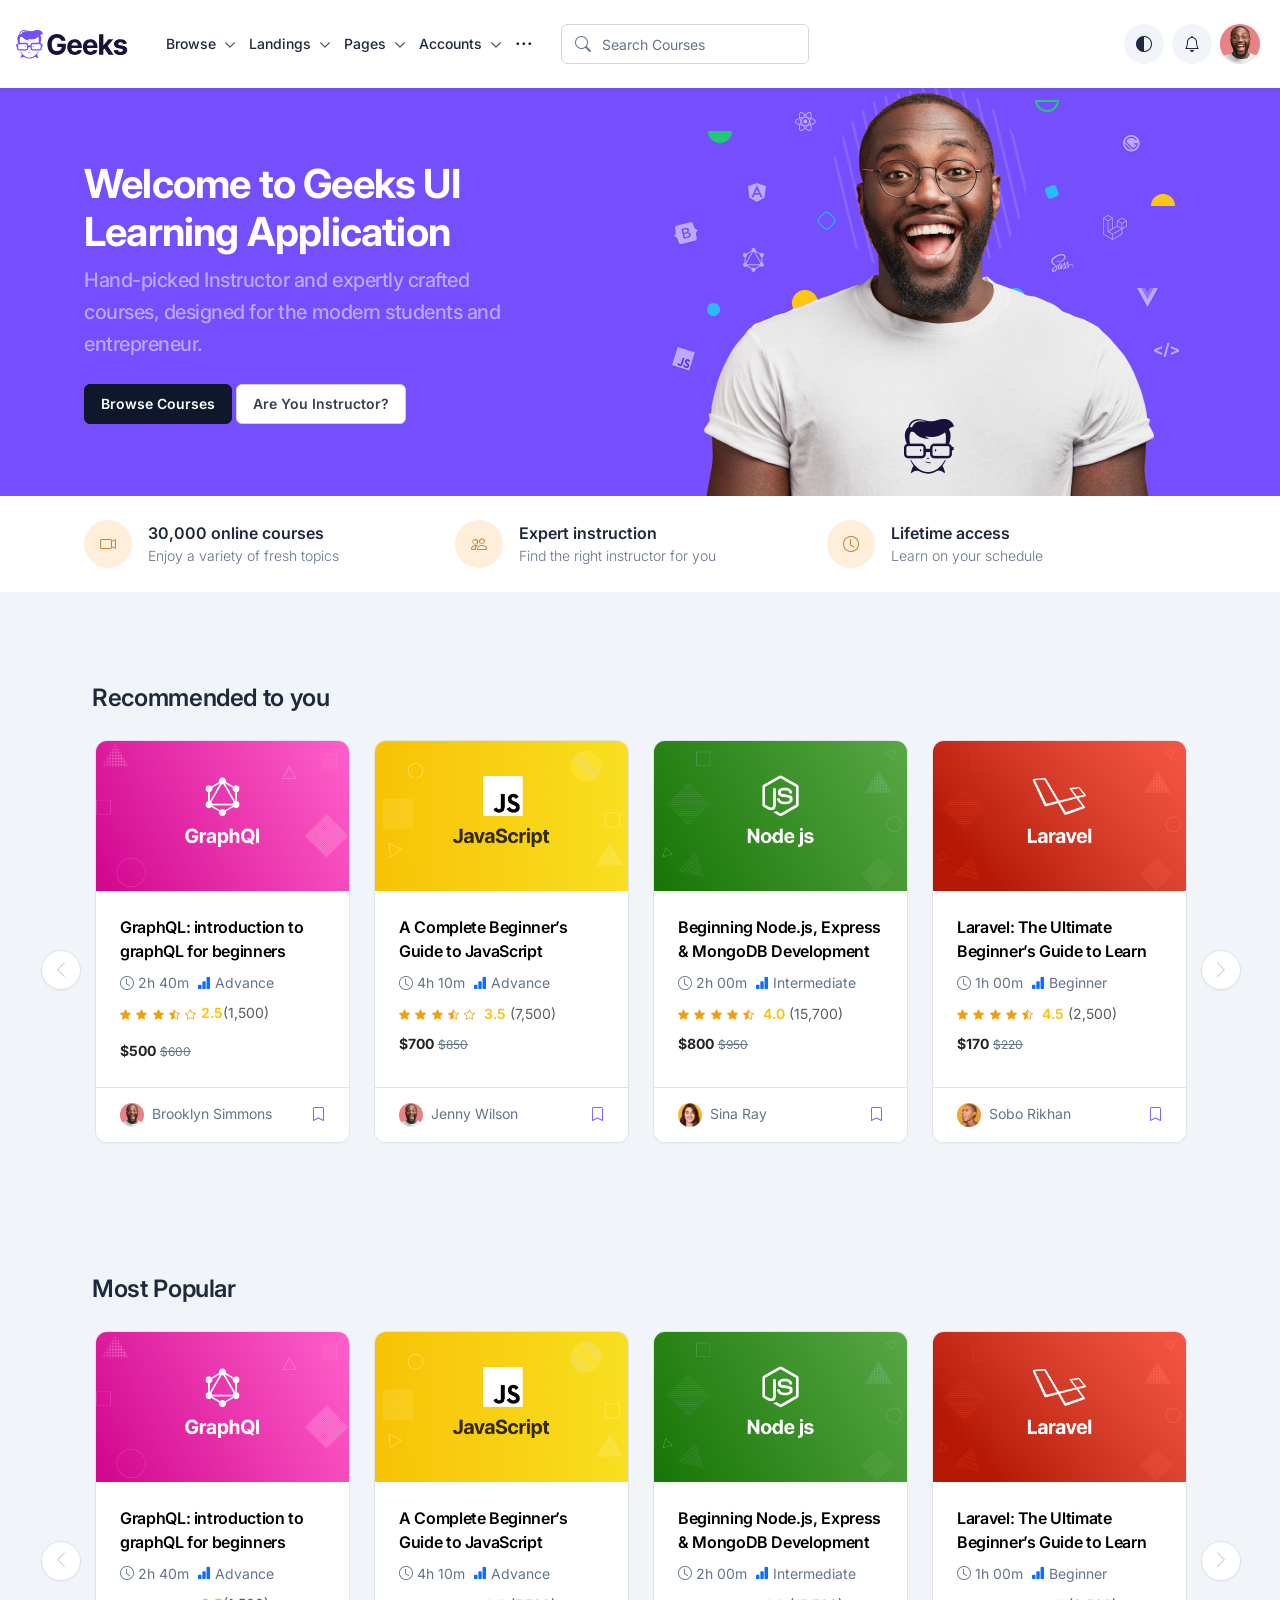
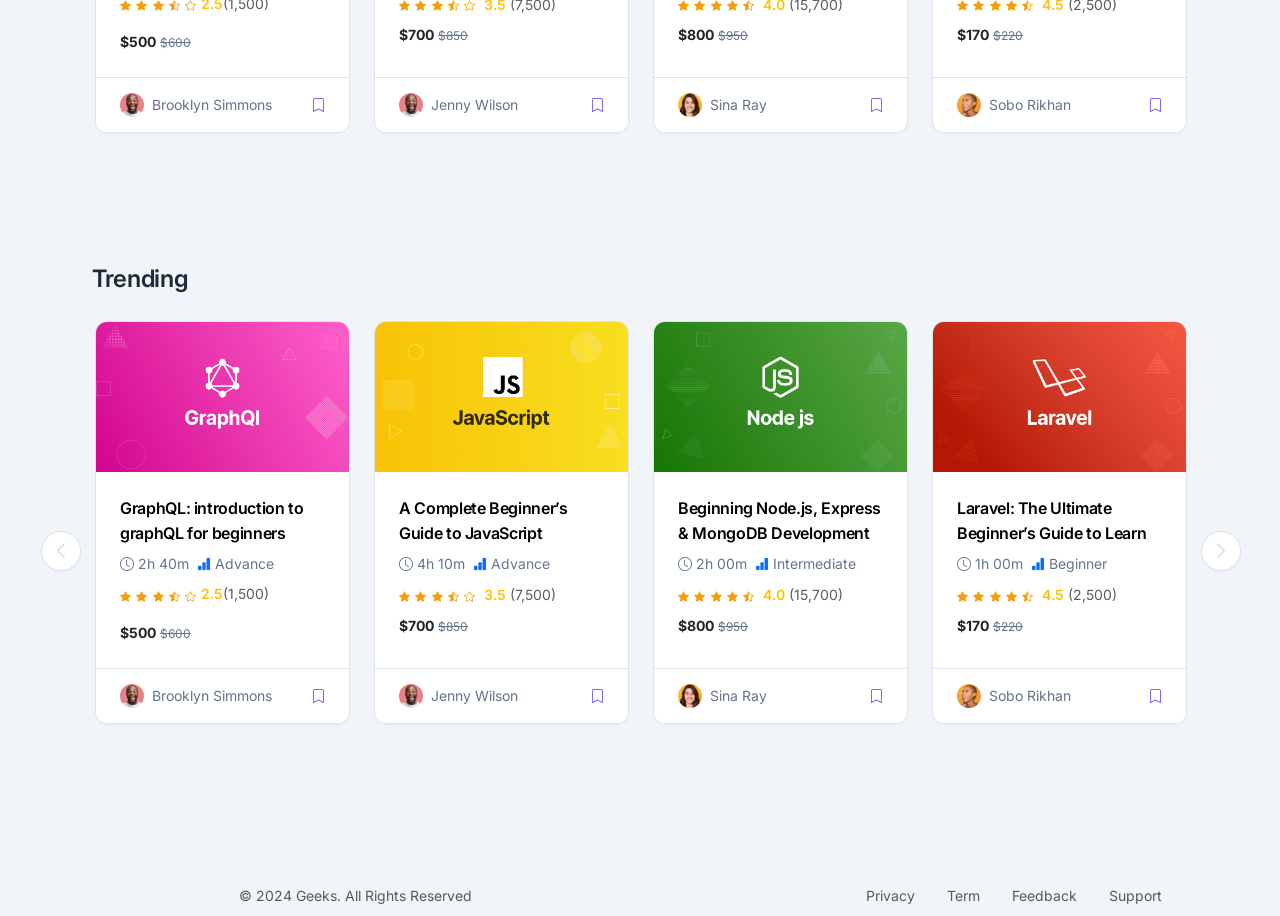
==== commit 4ca2425e: "revision of file structure" ====
--- a/index.html
+++ b/index.html
@@ -35,6 +35,7 @@
     <link rel="stylesheet" href="./css_files/cards.css" />
     <link rel="stylesheet" href="./css_files/banner.css" />
     <link rel="stylesheet" href="./css_files/index.css" />
+
     <style></style>
   </head>
 
@@ -1847,7 +1848,7 @@
                 style="width: 15rem"
               >
                 <img
-                  src="./home_images/course-node.291fe1cded8ebab181ab.jpg"
+                  src="./assets/course-node.291fe1cded8ebab181ab.jpg"
                   class="card-img-top card_index_img"
                   alt="Node js"
                 />
@@ -1893,7 +1894,7 @@
                   <div class="align-items-center g-0 row">
                     <div class="col-auto">
                       <img
-                        src="./home_images/avatar-3.d3ce7f20113e7d124501.jpg"
+                        src="./assets/avatar-3.d3ce7f20113e7d124501.jpg"
                         alt="Sina Ray"
                         class="rounded-circle avatar-xs"
                       />
@@ -1920,7 +1921,7 @@
                 style="width: 15rem"
               >
                 <img
-                  src="./home_images/course-laravel.48ab426cd3f0adc40dd9.jpg"
+                  src="./assets/course-laravel.48ab426cd3f0adc40dd9.jpg"
                   class="card-img-top card_index_img"
                   alt="Laravel"
                 />
@@ -1966,7 +1967,7 @@
                   <div class="align-items-center g-0 row">
                     <div class="col-auto">
                       <img
-                        src="./home_images/avatar-9.ce9a73de84b5e2cc414c.jpg"
+                        src="./assets/avatar-9.ce9a73de84b5e2cc414c.jpg"
                         alt="Sobo Rikhan"
                         class="rounded-circle avatar-xs"
                       />
@@ -1990,18 +1991,17 @@
 
     <footer class="footer mt-5">
       <div class="container-fluid">
-        <div class="container adjust_container pe-0">
+        <div class="container banner_container">
           <footer
-            class="d-flex flex-column flex-lg-row justify-content-between align-items-center row text-center text-lg-start g-3 g-lg-0"
-            style="padding-bottom: 11px !important"
+            class="d-flex justify-content-between align-items-center py-2 row"
           >
             <p
-              class="col-12 col-lg-6 mb-0 text-body-secondary px-0"
+              class="col-md-4 col-lg-6 mb-0 text-body-secondary text-center px-0"
               style="line-height: 22.4px; font-size: 14px"
             >
               © 2024 Geeks. All Rights Reserved
             </p>
-            <ul class="nav col-12 col-lg-6 pe-0 justify-content-lg-end pe-lg-3">
+            <ul class="nav col-md-4 col-lg-6 justify-content-end pe-lg-4">
               <li class="nav-item">
                 <a
                   href="#"
@@ -2015,7 +2015,7 @@
                   href="#"
                   class="nav-link text-body-secondary px-3 m-0 p-0"
                   style="font-size: 14px; line-height: 24px"
-                  >Terms</a
+                  >Term</a
                 >
               </li>
               <li class="nav-item">
@@ -2029,12 +2029,8 @@
               <li class="nav-item">
                 <a
                   href="#"
-                  class="nav-link text-body-secondary ps-3 p-0 m-0"
-                  style="
-                    font-size: 14px;
-                    line-height: 24px;
-                    margin-right: 11px !important;
-                  "
+                  class="nav-link text-body-secondary ps-3 p-0 m-0 me-4"
+                  style="font-size: 14px; line-height: 24px"
                   >Support</a
                 >
               </li>
--- a/css_files/nav_bar.css
+++ b/css_files/nav_bar.css
@@ -1,3 +1,21 @@
+:root {
+  --color-white: #fff;
+  --color-transparent: transparent;
+  --color-gray-900: #111827;
+  --color-slate-800: #1e293b;
+  --color-slate-600: #475569;
+  --color-slate-500: #64748b;
+  --color-primary: #754ffe;
+  --color-slate-300: #cbd5e1;
+  --color-border-muted: #d4d8dd;
+  --color-divider: #dddfe2;
+  --color-slate-200: #e2e8f0;
+  --color-slate-100: #f1f5f9;
+  --color-gray-400: #adb1b6;
+  --color-transparent-rgba: rgba(0, 0, 0, 0);
+  --color-warm-gray-700: rgb(87, 82, 82);
+}
+
 * {
   font-family: Inter, sans-serif !important;
 }
@@ -7,26 +25,26 @@
 }
 
 nav input::placeholder {
-  color: #64748b !important;
+  color: var(--color-slate-500) !important;
 }
 
 .nav_search {
-  background-color: white !important;
+  background-color: var(--color-white) !important;
   border: none;
 
   border-radius: none;
 }
 
 .nav_search i {
-  background-color: white;
-  color: #64748b;
+  background-color: var(--color-white);
+  color: var(--color-slate-500);
 }
 
 .search_div {
   margin: 0;
   padding: 0;
-  border: 1px solid #adb1b6;
-  background-color: white;
+  border: 1px solid var(--color-gray-400);
+  background-color: var(--color-white);
 }
 
 .geeks-navbar {
@@ -41,7 +59,7 @@
 }
 
 .top-link {
-  color: #1e293b !important;
+  color: var(--color-slate-800) !important;
   font-size: 14px;
   font-weight: 500;
   line-height: 22.4px;
@@ -53,8 +71,8 @@
 .top-link:hover,
 .top-link:focus,
 .navbar-nav .show > .top-link {
-  color: #1e293b !important;
-  background: transparent !important;
+  color: var(--color-slate-800) !important;
+  background: var(--color-transparent) !important;
   border: 0 !important;
   box-shadow: none !important;
 }
@@ -65,9 +83,9 @@
 }
 
 .search-input {
-  border: 1px solid #cbd5e1;
+  border: 1px solid var(--color-slate-300);
   border-radius: 6px;
-  color: #64748b;
+  color: var(--color-slate-500);
   font-size: 14px;
   line-height: 22.4px;
   padding: 8px 16px 8px 40px;
@@ -75,7 +93,7 @@
 }
 
 .search-input:focus {
-  border-color: #cbd5e1;
+  border-color: var(--color-slate-300);
   box-shadow: none;
 }
 
@@ -84,7 +102,7 @@
   top: 50%;
   left: 14px;
   transform: translateY(-50%);
-  color: #64748b;
+  color: var(--color-slate-500);
   font-size: 14px;
   pointer-events: none;
 }
@@ -108,7 +126,7 @@
 }
 
 .menu-heading {
-  color: #64748b;
+  color: var(--color-slate-500);
   font-size: 12px;
   font-weight: 700;
   letter-spacing: 0.08em;
@@ -116,7 +134,7 @@
 }
 
 .menu-item {
-  color: #1e293b;
+  color: var(--color-slate-800);
   font-size: 14px;
   font-weight: 500;
   line-height: 28px;
@@ -126,8 +144,8 @@
 .menu-item:hover,
 .menu-item:focus,
 .active-item {
-  background-color: #f1f5f9 !important;
-  color: #754ffe !important;
+  background-color: var(--color-slate-100) !important;
+  color: var(--color-primary) !important;
 }
 
 .badge.rounded-1 {
@@ -142,38 +160,38 @@
 }
 
 .more-item {
-  color: #1e293b;
+  color: var(--color-slate-800);
 }
 
 .more-item:hover .more-title,
 .more-item:hover .more-desc,
 .more-item:hover .more-icon,
 .more-item:hover .version-text {
-  color: #754ffe;
+  color: var(--color-primary);
 }
 
 .more-icon {
-  color: #754ffe;
+  color: var(--color-primary);
   font-size: 20px;
   line-height: 1;
   min-width: 22px;
 }
 
 .more-title {
-  color: #1e293b;
+  color: var(--color-slate-800);
   font-size: 14px;
   font-weight: 600;
   line-height: 20px;
 }
 
 .more-desc {
-  color: #111827;
+  color: var(--color-gray-900);
   font-size: 13px;
   line-height: 18px;
 }
 
 .version-text {
-  color: #754ffe;
+  color: var(--color-primary);
   font-size: 13px;
   font-weight: 600;
 }
@@ -182,18 +200,18 @@
   width: 40px;
   height: 40px;
   border-radius: 50%;
-  background-color: #f1f5f9;
+  background-color: var(--color-slate-100);
   border: 0;
   display: inline-flex;
   align-items: center;
   justify-content: center;
-  color: #1e293b;
+  color: var(--color-slate-800);
 }
 
 .nav-circle-btn:hover,
 .nav-circle-btn:focus {
-  background-color: #e2e8f0;
-  color: #1e293b;
+  background-color: var(--color-slate-200);
+  color: var(--color-slate-800);
   box-shadow: none;
 }
 
@@ -264,20 +282,20 @@
   padding-right: 0px;
   margin-left: 16px;
   margin-right: 16px;
-  color: rgb(87, 82, 82);
+  color: var(--color-warm-gray-700);
 }
 .nav-link.active {
-  border-bottom: 2px solid #754ffe !important;
+  border-bottom: 2px solid var(--color-primary) !important;
 }
 .accordion-item {
   border: none !important;
-  border-bottom: 0.5px solid #dddfe2 !important;
+  border-bottom: 0.5px solid var(--color-divider) !important;
 }
 /* improve css */
 /* nav css */
 
 .nav-logo {
-  color: #754ffe;
+  color: var(--color-primary);
   display: inline;
   font-size: 17.5px !important;
   line-height: 28px !important;
@@ -301,7 +319,7 @@
 
   font-family: Inter, sans-serif !important;
   font-style: normal !important;
-  color: #1e293b !important;
+  color: var(--color-slate-800) !important;
   word-spacing: 5px !important;
 
   font-size: 14px !important;
@@ -321,7 +339,7 @@
   font-weight: 500;
   font-size: 14px;
   line-height: 22px;
-  color: rgb(30, 41, 59);
+  color: var(--color-slate-800);
 
   display: flex;
   align-items: center;
@@ -336,7 +354,7 @@
 
   font-size: 12px;
   /* control icon size */
-  color: rgb(30, 41, 59);
+  color: var(--color-slate-800);
 
   margin-left: 6px;
   border: none;
@@ -359,26 +377,26 @@
 }
 
 .search-input {
-  border: 1px solid #d4d8dd !important;
+  border: 1px solid var(--color-border-muted) !important;
   outline: none;
   /* remove default blue outline */
 }
 .nav-link::after {
   background-repeat: no-repeat;
   background-size: 10px 10px;
-  border-bottom-color: rgb(71, 85, 105);
-
-  border-left-color: rgb(71, 85, 105);
+  border-bottom-color: var(--color-slate-600);
+
+  border-left-color: var(--color-slate-600);
   border-left-style: none;
   border-left-width: 0px;
-  border-right-color: rgb(71, 85, 105);
+  border-right-color: var(--color-slate-600);
   border-right-style: none;
   border-right-width: 0px;
-  border-top-color: rgb(71, 85, 105);
+  border-top-color: var(--color-slate-600);
   border-top-style: none;
   border-top-width: 0px;
   box-sizing: border-box;
-  color: rgb(71, 85, 105);
+  color: var(--color-slate-600);
   content: "\F282";
   cursor: pointer;
   display: inline-block;
@@ -403,15 +421,15 @@
   padding-bottom: 0px !important;
   margin: 0px !important;
 
-  background-color: rgba(0, 0, 0, 0);
-
-  border-bottom-color: rgba(0, 0, 0, 0);
-
-  border-left-color: rgb(30, 41, 59);
-  border-right-color: rgb(30, 41, 59);
-  border-top-color: rgb(30, 41, 59);
+  background-color: var(--color-transparent-rgba);
+
+  border-bottom-color: var(--color-transparent-rgba);
+
+  border-left-color: var(--color-slate-800);
+  border-right-color: var(--color-slate-800);
+  border-top-color: var(--color-slate-800);
   box-sizing: border-box;
-  color: rgb(30, 41, 59);
+  color: var(--color-slate-800);
   cursor: pointer;
   display: block;
   font-family: Inter, "sans-serif";
@@ -442,3 +460,18 @@
     margin-left: 0 !important;
   }
 }
+/* hamburger icon */
+span.navbar-toggler-icon {
+  width: 1.5rem;
+  height: 1.5rem;
+}
+
+.nav_submain.navbar-collapse {
+  width: 100%;
+  height: 100% !important;
+  background: #fff;
+  padding: 16px;
+}
+.nav_submain.navbar-collapse {
+  transition: all 0.35s ease !important;
+}
--- a/css_files/cards.css
+++ b/css_files/cards.css
@@ -1,14 +1,30 @@
+:root {
+  --color-white: #fff;
+  --color-black: #000;
+  --color-slate-800: #1e293b;
+  --color-slate-500: #64748b;
+  --color-primary: #754ffe;
+  --color-slate-300: #cbd5e1;
+  --color-border-light: #dbe2ea;
+  --color-border-soft: #dfe4ea;
+  --color-slate-100: #f1f5f9;
+  --color-slate-50: #f8fafc;
+  --color-amber-500: rgb(245, 158, 11);
+  --color-shadow-soft: rgba(15, 23, 42, 0.04);
+  --color-shadow-medium: rgba(15, 23, 42, 0.08);
+}
+
 /* CArd section */
 .card_section {
-  background-color: #f1f5f9;
+  background-color: var(--color-slate-100);
 }
 
 body {
-  background-color: #f1f5f9;
+  background-color: var(--color-slate-100);
 }
 
 .card-title a {
-  color: black;
+  color: var(--color-black);
   text-decoration: none;
 }
 .card-title {
@@ -17,28 +33,28 @@
 }
 
 .card-title a:hover {
-  color: #754ffe;
+  color: var(--color-primary);
 }
 
 /* contern page css */
 .card-body > .btn-primary {
   width: 100% !important;
-  background-color: #754ffe;
-  outline-color: #754ffe;
-  border-color: #754ffe;
+  background-color: var(--color-primary);
+  outline-color: var(--color-primary);
+  border-color: var(--color-primary);
 }
 
 .card-body > .btn-outline-primary {
   width: 100% !important;
-  color: #754ffe;
-  border-color: #754ffe;
+  color: var(--color-primary);
+  border-color: var(--color-primary);
 }
 
 .card-body > .btn-outline-primary:hover {
   width: 100% !important;
-  color: white;
-  background-color: #754ffe;
-  border-color: #754ffe;
+  color: var(--color-white);
+  background-color: var(--color-primary);
+  border-color: var(--color-primary);
 }
 
 /* Below lg (less than 992px) */
@@ -74,7 +90,7 @@
   font-size: 11px !important;
   font-weight: 400 !important;
 
-  color: rgb(245, 158, 11) !important;
+  color: var(--color-amber-500) !important;
   height: 11.65px !important;
   width: 12.27px !important;
 }
@@ -87,10 +103,10 @@
   font-size: 16px !important;
   line-height: 26px !important;
   font-weight: 400 !important;
-  color: rgb(100, 116, 139);
+  color: var(--color-slate-500);
 }
 .recommended-section {
-  background: #f1f5f9;
+  background: var(--color-slate-100);
   padding-top: 88px;
   padding-bottom: 16px;
   overflow: hidden;
@@ -100,7 +116,7 @@
 }
 .recommended-title {
   margin: 0 0 22px;
-  color: #1e293b !important;
+  color: var(--color-slate-800) !important;
   font-size: 2rem;
   letter-spacing: -0.352px !important;
   font-size: 24px !important;
@@ -120,15 +136,15 @@
   top: 210px;
   width: 40px;
   height: 40px;
-  border: 1px solid #dbe2ea;
+  border: 1px solid var(--color-border-light);
   border-radius: 50%;
-  background: #f8fafc;
-  color: #cbd5e1;
+  background: var(--color-slate-50);
+  color: var(--color-slate-300);
   display: flex;
   align-items: center;
   justify-content: center;
   z-index: 5;
-  box-shadow: 0 1px 2px rgba(15, 23, 42, 0.04);
+  box-shadow: 0 1px 2px var(--color-shadow-soft);
   pointer-events: none;
 }
 .recommended-arrow i {
@@ -142,19 +158,19 @@
   right: -54px;
 } /* card shell only */
 .recommended-card-box {
-  border: 1px solid #dfe4ea;
+  border: 1px solid var(--color-border-soft);
   border-radius: 0.75rem;
   overflow: hidden;
-  box-shadow: 0 1px 2px rgba(15, 23, 42, 0.04);
-  background: #fff;
+  box-shadow: 0 1px 2px var(--color-shadow-soft);
+  background: var(--color-white);
 } /* keep your image class */
 .card_index_img {
   height: 150px;
   object-fit: cover;
 } /* footer fix */
 .recommended-card-footer {
-  background: #fff;
-  border-top: 1px solid #dfe4ea;
+  background: var(--color-white);
+  border-top: 1px solid var(--color-border-soft);
   padding: 15px 24px;
   min-height: 54px;
 }
@@ -172,7 +188,7 @@
   object-fit: cover;
 }
 .recommended-card-footer span {
-  color: #64748b;
+  color: var(--color-slate-500);
   font-size: 16px;
   line-height: 1.4;
   font-weight: 400 !important;
@@ -181,7 +197,7 @@
   text-overflow: ellipsis;
 }
 .recommended-bookmark {
-  color: #754ffe;
+  color: var(--color-primary);
   text-decoration: none;
   display: inline-flex;
   align-items: center;
@@ -194,7 +210,7 @@
 .recommended-card-box:hover {
   transform: translateY(-2px);
   transition: 0.25s ease;
-  box-shadow: 0 10px 24px rgba(15, 23, 42, 0.08);
+  box-shadow: 0 10px 24px var(--color-shadow-medium);
 } /* md: show 2 centered cards */
 @media (min-width: 768px) and (max-width: 991.98px) {
   .recommended-cards-row {
--- a/css_files/banner.css
+++ b/css_files/banner.css
@@ -1,5 +1,17 @@
+:root {
+  --color-white: #fff;
+  --color-slate-900: #0f172a;
+  --color-slate-800: #1e293b;
+  --color-slate-700: #334155;
+  --color-slate-500: #64748b;
+  --color-primary: #754ffe;
+  --color-primary-light: #baa7fe;
+  --color-slate-300: #cbd5e1;
+  --color-amber-500: rgb(245, 158, 11);
+}
+
 .banner h1 {
-  color: #fff;
+  color: var(--color-white);
 
   font-size: 40px;
   font-weight: 500 !important;
@@ -14,7 +26,7 @@
 /* banner css */
 .left_banner {
   align-items: center;
-  color: #64748b;
+  color: var(--color-slate-500);
   display: flex;
   flex-wrap: wrap;
   font-size: 14px !important;
@@ -39,12 +51,12 @@
 }
 
 /* .banner_button {
-    background-color: #0f172a;
-    border-color: #0f172a;
+    background-color: var(--color-slate-900);
+    border-color: var(--color-slate-900);
     border-radius: 6px !important;
     border-style: solid !important;
     border-width: 1px !important;
-    color: #fff;
+    color: var(--color-white);
     display: inline-block !important;
     font-family: Inter !important;
     font-size: 14px !important;
@@ -72,27 +84,27 @@
   box-shadow: none !important;
 }
 .banner .btn-dark {
-  background-color: #0f172a;
-  border-color: #0f172a;
-  color: #fff;
+  background-color: var(--color-slate-900);
+  border-color: var(--color-slate-900);
+  color: var(--color-white);
 }
 .banner .btn-light {
-  background-color: #fff;
-  border-color: #cbd5e1;
-  color: #334155;
+  background-color: var(--color-white);
+  border-color: var(--color-slate-300);
+  color: var(--color-slate-700);
 }
 
 /* banner buttom */
 
 .banner_buttom h4 {
-  color: #1e293b;
+  color: var(--color-slate-800);
   font-family: Inter !important;
   font-weight: 600 !important;
   line-height: 24px !important;
   font-size: 16px !important;
 }
 .banner_buttom p {
-  color: #64748b;
+  color: var(--color-slate-500);
   font-family: Inter !important;
   font-size: 14px !important;
   line-height: 22.4px;
@@ -121,15 +133,15 @@
   font-size: 16px !important;
   font-weight: 400 !important;
 
-  color: rgb(245, 158, 11) !important;
+  color: var(--color-amber-500) !important;
 }
 /* banner css */
 .banner {
-  background-color: #754ffe !important;
+  background-color: var(--color-primary) !important;
 }
 
 .banner p {
-  color: #baa7fe;
+  color: var(--color-primary-light);
   margin-bottom: 1.5rem !important;
   font-size: 1.25rem;
   font-weight: 500;
@@ -137,7 +149,7 @@
 }
 
 .banner h1 {
-  color: white;
+  color: var(--color-white);
   font-weight: 700 !important;
   font-size: 2.5rem;
   letter-spacing: -0.05rem;
--- a/css_files/index.css
+++ b/css_files/index.css
@@ -1,3 +1,16 @@
+:root {
+  --color-white: #fff;
+  --color-black: #000;
+  --color-gray-900: #111827;
+  --color-slate-800: #1e293b;
+  --color-slate-500: #64748b;
+  --color-primary: #754ffe;
+  --color-divider: #dddfe2;
+  --color-slate-100: #f1f5f9;
+  --color-warning-text: #ca8135;
+  --color-warning-bg: #ffeeda;
+}
+
 * {
   font-family: Inter, sans-serif !important;
 }
@@ -22,7 +35,7 @@
 }
 
 .menu-heading {
-  color: #64748b;
+  color: var(--color-slate-500);
   font-size: 12px;
   font-weight: 700;
   letter-spacing: 0.08em;
@@ -30,7 +43,7 @@
 }
 
 .menu-item {
-  color: #1e293b;
+  color: var(--color-slate-800);
   font-size: 14px;
   font-weight: 500;
   line-height: 28px;
@@ -40,8 +53,8 @@
 .menu-item:hover,
 .menu-item:focus,
 .active-item {
-  background-color: #f1f5f9 !important;
-  color: #754ffe !important;
+  background-color: var(--color-slate-100) !important;
+  color: var(--color-primary) !important;
 }
 
 .badge.rounded-1 {
@@ -56,38 +69,38 @@
 }
 
 .more-item {
-  color: #1e293b;
+  color: var(--color-slate-800);
 }
 
 .more-item:hover .more-title,
 .more-item:hover .more-desc,
 .more-item:hover .more-icon,
 .more-item:hover .version-text {
-  color: #754ffe;
+  color: var(--color-primary);
 }
 
 .more-icon {
-  color: #754ffe;
+  color: var(--color-primary);
   font-size: 20px;
   line-height: 1;
   min-width: 22px;
 }
 
 .more-title {
-  color: #1e293b;
+  color: var(--color-slate-800);
   font-size: 14px;
   font-weight: 600;
   line-height: 20px;
 }
 
 .more-desc {
-  color: #111827;
+  color: var(--color-gray-900);
   font-size: 13px;
   line-height: 18px;
 }
 
 .version-text {
-  color: #754ffe;
+  color: var(--color-primary);
   font-size: 13px;
   font-weight: 600;
 }
@@ -116,8 +129,8 @@
 }
 
 .bg-light-warning {
-  color: #ca8135;
-  background-color: #ffeeda;
+  color: var(--color-warning-text);
+  background-color: var(--color-warning-bg);
 }
 
 /* tab shifting section */
@@ -147,21 +160,21 @@
 
 .accordion-button:focus {
   box-shadow: none;
-  background-color: white;
+  background-color: var(--color-white);
   outline: none;
 }
 
 .accordion-button:hover {
-  color: #754ffe;
+  color: var(--color-primary);
 }
 
 .course_item:hover {
-  color: #754ffe;
+  color: var(--color-primary);
 }
 
 .accordion-item {
   border: none !important;
-  border-bottom: 0.5px solid #dddfe2 !important;
+  border-bottom: 0.5px solid var(--color-divider) !important;
 }
 
 .review-progress {
@@ -178,13 +191,13 @@
   width: 180px;
 }
 
-/* Change arrow color to black */
+/* Change arrow color to var(--color-black) */
 .carousel-control-prev-icon,
 .carousel-control-next-icon {
   display: inline-block;
-  color: #111827;
-
-  border: solid black;
+  color: var(--color-gray-900);
+
+  border: solid var(--color-black);
   /* create arrow using borders */
 }
 
@@ -244,19 +257,19 @@
   font-size: 14px !important;
 }
 .fw-light.fw-light.text-decoration-line-through {
-  color: rgb(100, 116, 139);
+  color: var(--color-slate-500);
   font-size: 12px !important;
   line-height: 12px !important;
   font-weight: 400 !important;
 }
 .d-flex.align-items-start.gap-2.mb-2 {
-  color: rgb(100, 116, 139);
+  color: var(--color-slate-500);
   font-size: 14px !important;
   line-height: 22px !important;
   font-weight: 400 !important;
 }
 span.fw-light {
-  color: rgb(100, 116, 139);
+  color: var(--color-slate-500);
   font-size: 14px !important;
   line-height: 22px !important;
   font-weight: 400 !important;
@@ -264,3 +277,18 @@
 .adjust_container {
   padding-left: 0.875rem !important;
 }
+.text-body-secondary::after {
+  content: none;
+}
+/* hamburger icon */
+span.navbar-toggler-icon {
+  width: 1.5rem;
+  height: 1.5rem;
+}
+
+.nav_submain.navbar-collapse {
+  width: 100%;
+  height: 100% !important;
+  background: #fff;
+  padding: 16px;
+}
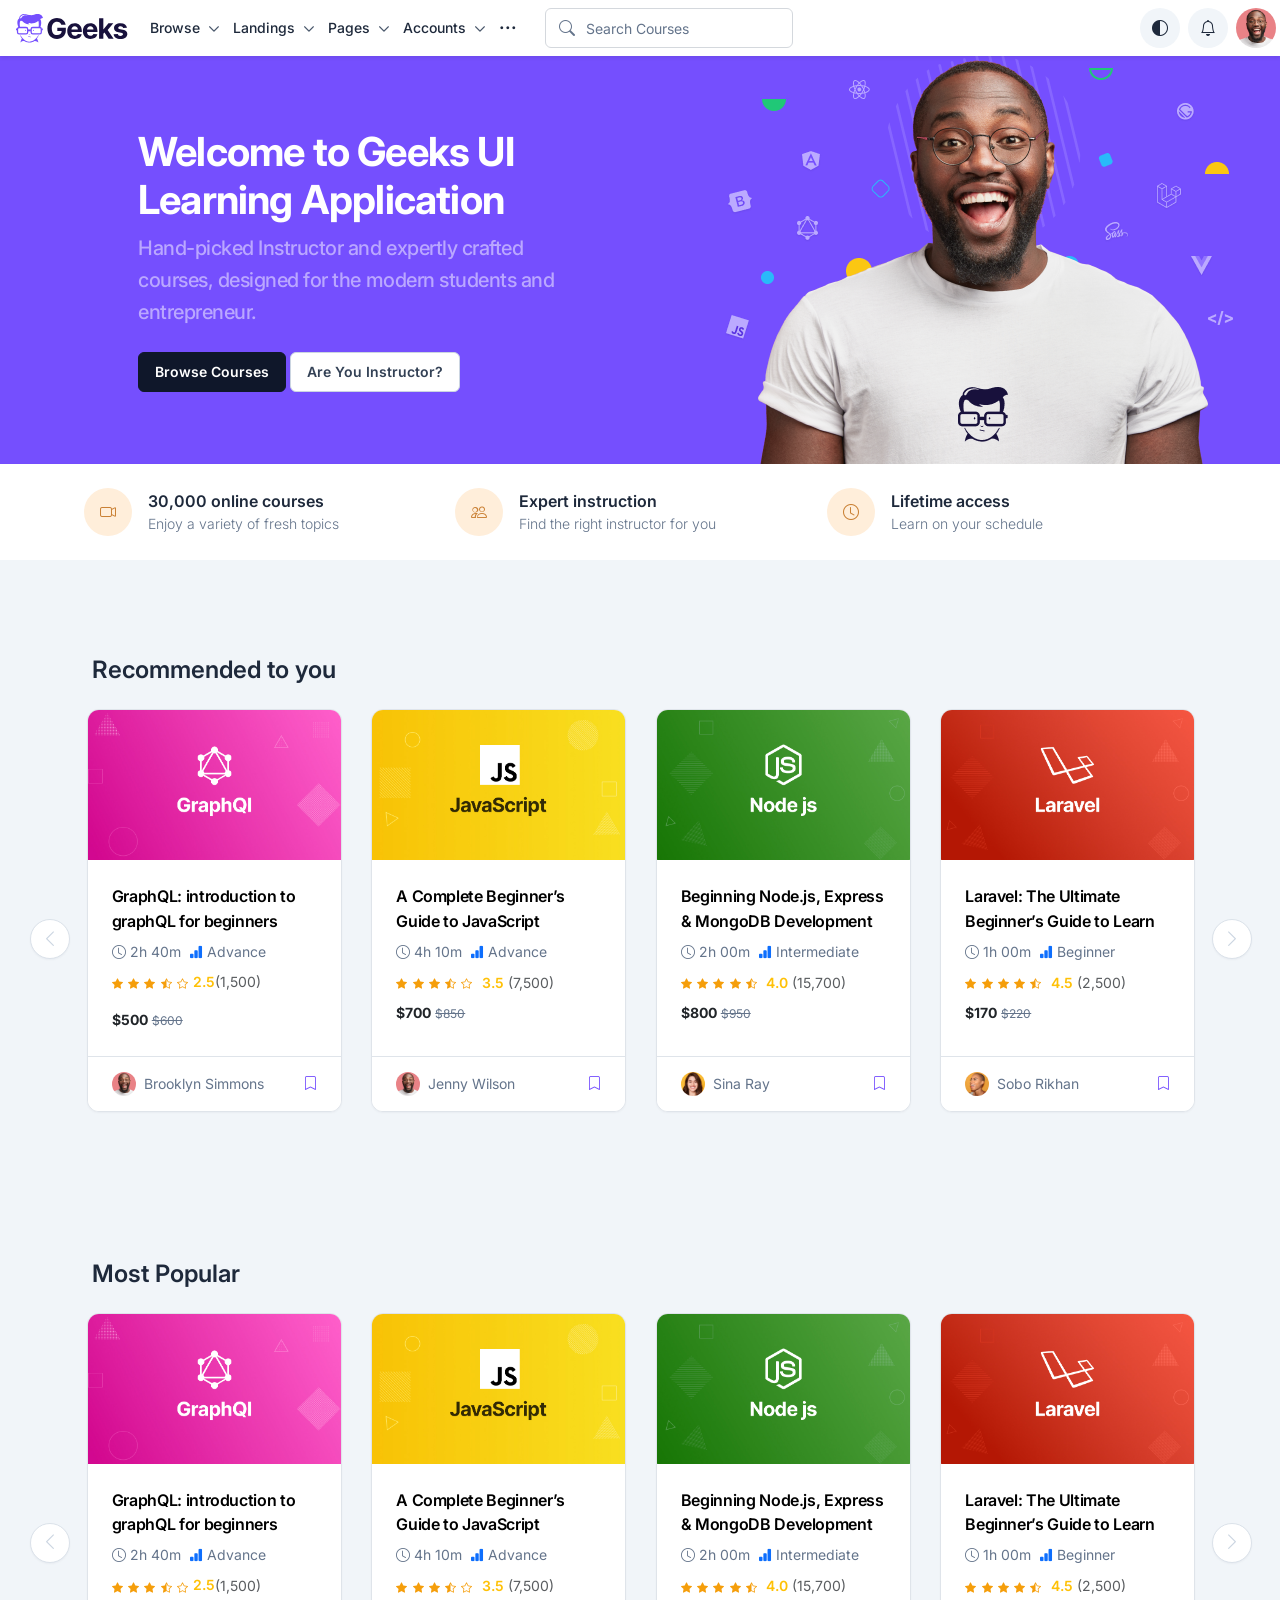
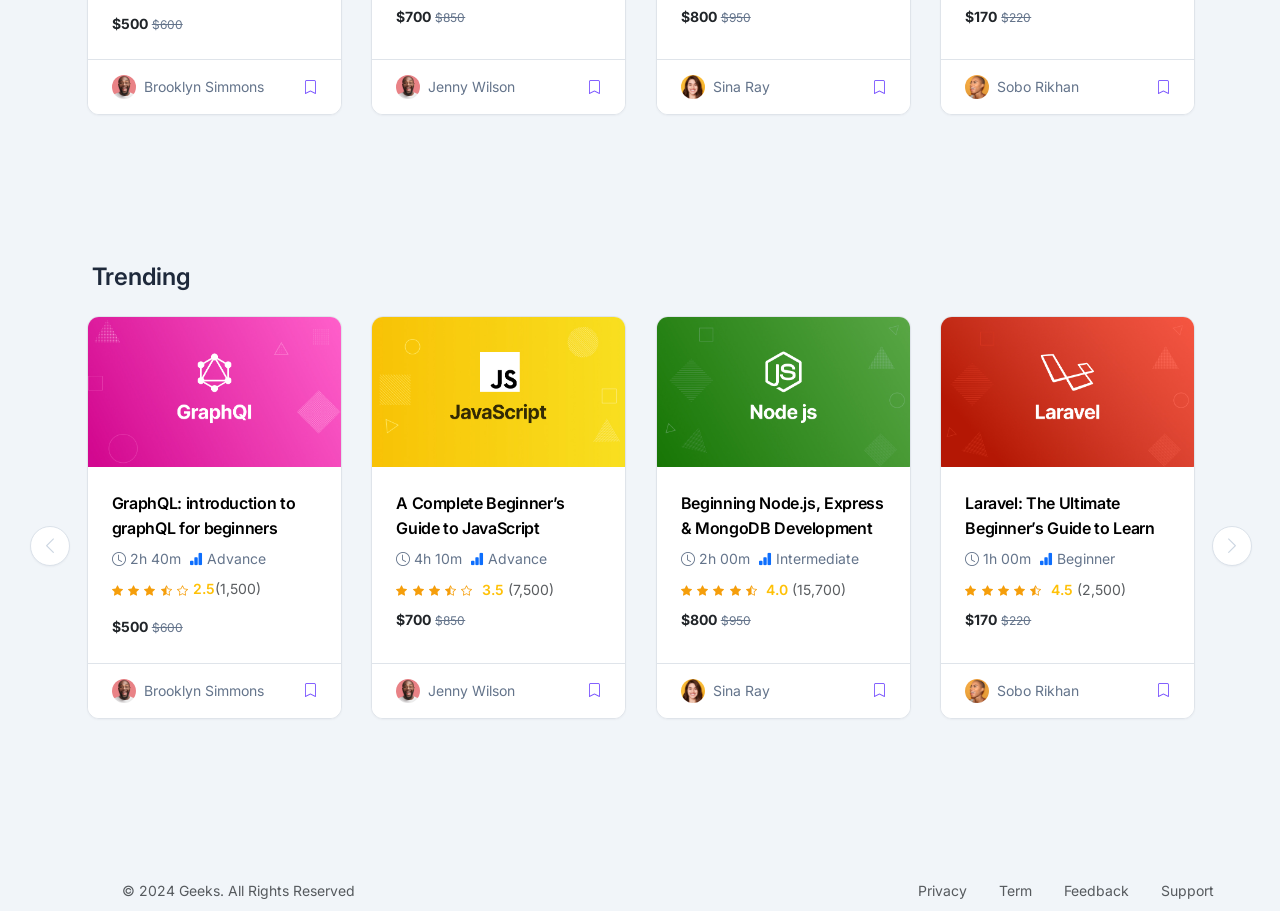
==== commit ab4b6d66: "revision file structure" ====
--- a/index.html
+++ b/index.html
@@ -16,6 +16,7 @@
       integrity="sha384-sRIl4kxILFvY47J16cr9ZwB07vP4J8+LH7qKQnuqkuIAvNWLzeN8tE5YBujZqJLB"
       crossorigin="anonymous"
     />
+    <link rel="stylesheet" href="./css_files/style.css" />
     <link
       rel="stylesheet"
       href="https://cdnjs.cloudflare.com/ajax/libs/font-awesome/6.5.1/css/all.min.css"
@@ -30,16 +31,14 @@
       href="https://fonts.googleapis.com/css2?family=Inter:wght@400;500;600;700&display=swap"
       rel="stylesheet"
     />
-    <link rel="stylesheet" href="./css_files/nav_bar.css" />
-
-    <link rel="stylesheet" href="./css_files/cards.css" />
-    <link rel="stylesheet" href="./css_files/banner.css" />
+
     <link rel="stylesheet" href="./css_files/index.css" />
 
     <style></style>
   </head>
 
   <body>
+    <!-- Navbar -->
     <header>
       <nav class="navbar navbar-expand-lg bg-white shadow-sm py-2 geeks-navbar">
         <div class="container-fluid ps-3 pe-1">
@@ -368,7 +367,9 @@
                       class="dropdown-menu border-0 shadow-sm rounded-3 submenu-menu"
                     >
                       <li>
-                        <a class="dropdown-item menu-item" href="#">Courses</a>
+                        <a class="dropdown-item menu-item" href="./content.html"
+                          >Courses</a
+                        >
                       </li>
                       <li>
                         <a class="dropdown-item menu-item" href="#"
@@ -935,6 +936,7 @@
         </div>
       </nav>
     </header>
+    <!-- banner section -->
 
     <div class="container-fluid banner ps-3 m-0">
       <div class="container banner_container">
@@ -969,6 +971,7 @@
         </div>
       </div>
     </div>
+    <!-- banner bottom -->
     <div class="container-fuild banner_buttom">
       <section class="bg-white py-4 shadow-sm">
         <div class="container" style="padding-left: 14px !important">
@@ -1014,6 +1017,7 @@
         </div>
       </section>
     </div>
+    <!-- recommendation card section -->
 
     <section class="recommended-section">
       <div class="container recommended-container adjust_container">
@@ -1339,6 +1343,7 @@
         </div>
       </div>
     </section>
+    <!-- Popular card section -->
 
     <section class="recommended-section">
       <div class="container recommended-container adjust_container">
@@ -1664,6 +1669,7 @@
         </div>
       </div>
     </section>
+    <!-- top trending section -->
     <section class="recommended-section pb-5">
       <div class="container recommended-container pb-4 mb-2 adjust_container">
         <div class="row">
@@ -1988,6 +1994,7 @@
         </div>
       </div>
     </section>
+    <!-- footer section -->
 
     <footer class="footer mt-5">
       <div class="container-fluid">
@@ -1996,7 +2003,7 @@
             class="d-flex justify-content-between align-items-center py-2 row"
           >
             <p
-              class="col-md-4 col-lg-6 mb-0 text-body-secondary text-center px-0"
+              class="col-md-4 col-lg-6 mb-0 text-body-secondary text-center text-md-start text-lg-start px-0"
               style="line-height: 22.4px; font-size: 14px"
             >
               © 2024 Geeks. All Rights Reserved
--- a/css_files/style.css
+++ b/css_files/style.css
@@ -0,0 +1,1013 @@
+* {
+  font-family: Inter, sans-serif !important;
+}
+nav input {
+  border: none !important;
+}
+
+nav input::placeholder {
+  color: #64748b !important;
+}
+
+.nav_search {
+  background-color: white !important;
+  border: none;
+  outline: none !important;
+
+  border-radius: none;
+}
+
+.nav_search i {
+  background-color: white;
+  color: #64748b;
+}
+
+.search_div {
+  margin: 0;
+  padding: 0;
+  border: 1px solid #adb1b6;
+  background-color: white;
+}
+
+.geeks-navbar {
+  border: 0 !important;
+  font-family: Inter, sans-serif;
+}
+
+.nav-logo {
+  height: 38px;
+  width: auto;
+  display: block;
+}
+
+.top-link {
+  color: #1e293b !important;
+  font-size: 14px;
+  font-weight: 500;
+  line-height: 22.4px;
+  padding: 5px 5.6px !important;
+  border: 0 !important;
+  box-shadow: none !important;
+}
+
+.top-link:hover,
+.top-link:focus,
+.navbar-nav .show > .top-link {
+  color: #1e293b !important;
+  background: transparent !important;
+  border: 0 !important;
+  box-shadow: none !important;
+}
+
+.search-wrap {
+  width: 100%;
+  max-width: 248px;
+}
+
+.search-input {
+  border: 1px solid #cbd5e1;
+  border-radius: 6px;
+  color: #64748b;
+  font-size: 14px;
+  line-height: 22.4px;
+  padding: 8px 16px 8px 40px;
+  height: 40px;
+}
+
+.search-input:focus {
+  border-color: #cbd5e1;
+  box-shadow: none;
+}
+
+.search-icon {
+  position: absolute;
+  top: 50%;
+  left: 14px;
+  transform: translateY(-50%);
+  color: #64748b;
+  font-size: 14px;
+  pointer-events: none;
+}
+
+.main-menu {
+  min-width: 220px;
+  padding: 10px 0;
+  margin-top: 8px;
+}
+
+.browse-menu {
+  min-width: 190px;
+}
+
+.landings-menu {
+  min-width: 246px;
+}
+
+.accounts-menu,
+.pages-menu {
+  min-width: 192px;
+}
+
+.menu-heading {
+  color: #64748b;
+  font-size: 12px;
+  font-weight: 700;
+  letter-spacing: 0.08em;
+  padding: 0 19.2px 8px;
+}
+
+.menu-item {
+  color: #1e293b;
+  font-size: 14px;
+  font-weight: 500;
+  line-height: 28px;
+  padding: 2px 19.2px;
+}
+
+.menu-item:hover,
+.menu-item:focus,
+.active-item {
+  background-color: #f1f5f9 !important;
+  color: #754ffe !important;
+}
+
+.badge.rounded-1 {
+  font-size: 11px;
+  font-weight: 600;
+  padding: 4px 6px;
+}
+
+.more-menu {
+  min-width: 235px;
+  margin-top: 8px;
+}
+
+.more-item {
+  color: #1e293b;
+}
+
+.more-item:hover .more-title,
+.more-item:hover .more-desc,
+.more-item:hover .more-icon,
+.more-item:hover .version-text {
+  color: #754ffe;
+}
+
+.more-icon {
+  color: #754ffe;
+  font-size: 20px;
+  line-height: 1;
+  min-width: 22px;
+}
+
+.more-title {
+  color: #1e293b;
+  font-size: 14px;
+  font-weight: 600;
+  line-height: 20px;
+}
+
+.more-desc {
+  color: #111827;
+  font-size: 13px;
+  line-height: 18px;
+}
+
+.version-text {
+  color: #754ffe;
+  font-size: 13px;
+  font-weight: 600;
+}
+
+.nav-circle-btn {
+  width: 40px;
+  height: 40px;
+  border-radius: 50%;
+  background-color: #f1f5f9;
+  border: 0;
+  display: inline-flex;
+  align-items: center;
+  justify-content: center;
+  color: #1e293b;
+}
+
+.nav-circle-btn:hover,
+.nav-circle-btn:focus {
+  background-color: #e2e8f0;
+  color: #1e293b;
+  box-shadow: none;
+}
+
+.nav-avatar {
+  width: 40px;
+  height: 40px;
+  object-fit: cover;
+}
+
+@media (min-width: 992px) {
+  /* Main dropdown */
+  .navbar .nav-item.dropdown > .dropdown-menu {
+    display: block; /* keep it block always */
+    opacity: 0;
+    visibility: hidden;
+    transform: translateY(10px);
+    transition: all 0.3s ease;
+  }
+
+  .navbar .nav-item.dropdown:hover > .dropdown-menu {
+    opacity: 1;
+    visibility: visible;
+    transform: translateY(0);
+  }
+
+  /* Submenu (your original selector preserved) */
+  .dropdown-submenu > .submenu-menu {
+    top: 0;
+    left: 100%;
+    margin-top: -10px;
+    margin-left: 2px;
+
+    display: block; /* IMPORTANT */
+    min-width: 220px;
+
+    opacity: 0;
+    visibility: hidden;
+    transform: translateX(10px);
+    transition: all 0.3s ease;
+  }
+
+  .dropdown-submenu:hover > .submenu-menu {
+    opacity: 1;
+    visibility: visible;
+    transform: translateX(0);
+  }
+}
+/* mobile */
+@media (max-width: 991.98px) {
+  .search-wrap {
+    max-width: 100%;
+    margin-top: 12px;
+    margin-bottom: 12px;
+  }
+
+  .dropdown-submenu > .submenu-menu {
+    position: static;
+    display: none;
+    min-width: 100%;
+    margin: 0;
+    border: 0 !important;
+    box-shadow: none !important;
+    padding-left: 12px;
+  }
+
+  .dropdown-submenu > .submenu-menu.show-submenu {
+    display: block;
+  }
+}
+
+/* banner css */
+.banner {
+  background-color: #754ffe !important;
+}
+
+.banner p {
+  color: #baa7fe;
+  margin-bottom: 1.5rem !important;
+  font-size: 1.25rem;
+  font-weight: 500;
+  letter-spacing: -0.03rem;
+}
+
+.banner h1 {
+  color: white;
+  font-weight: 700 !important;
+  font-size: 2.5rem;
+  letter-spacing: -0.05rem;
+  /* Smooth text in modern browsers */
+}
+
+.bg-light-warning {
+  color: #ca8135;
+  background-color: #ffeeda;
+}
+
+/* CArd section */
+.card_section {
+  background-color: #f1f5f9;
+}
+
+body {
+  background-color: #f1f5f9;
+}
+
+.card-title a {
+  color: black;
+  text-decoration: none;
+}
+.card-title {
+  font-weight: 600 !important;
+  margin-bottom: 8px !important;
+}
+
+.card-title a:hover {
+  color: #754ffe;
+}
+
+/* contern page css */
+.card-body > .btn-primary {
+  width: 100% !important;
+  background-color: #754ffe;
+  outline-color: #754ffe;
+  border-color: #754ffe;
+}
+
+.card-body > .btn-outline-primary {
+  width: 100% !important;
+  color: #754ffe;
+  border-color: #754ffe;
+}
+
+.card-body > .btn-outline-primary:hover {
+  width: 100% !important;
+  color: white;
+  background-color: #754ffe;
+  border-color: #754ffe;
+}
+
+/* tab shifting section */
+.accordion-button {
+  --bs-accordion-btn-icon-width: 14px;
+  --bs-accordion-btn-icon-height: 14px;
+}
+.accordion-button::after {
+  font-weight: bolder !important;
+  font-size: 24px !important;
+  padding-right: 16px !important;
+}
+.accordion-button {
+  border: none;
+  box-shadow: none;
+  font-weight: bold;
+}
+
+.accordion-button {
+  border-left: none;
+  border-right: none;
+  box-shadow: none;
+  font-weight: 600;
+  font-size: 16px;
+  line-height: 24px;
+}
+
+.accordion-button:focus {
+  box-shadow: none;
+  background-color: white;
+  outline: none;
+}
+
+.accordion-button:hover {
+  color: #754ffe;
+}
+
+.course_item:hover {
+  color: #754ffe;
+}
+
+.nav-link {
+  border: none !important;
+  padding: 16px;
+  padding-left: 0px;
+  padding-right: 0px;
+  margin-left: 16px;
+  margin-right: 16px;
+  color: rgb(87, 82, 82);
+}
+.nav-link.active {
+  border-bottom: 2px solid #754ffe !important;
+}
+.accordion-item {
+  border: none !important;
+  border-bottom: 0.5px solid #dddfe2 !important;
+}
+
+/* overlapping elements */
+@media (min-width: 992px) {
+  .content_left_side {
+    position: relative;
+    top: -56px;
+  }
+
+  .content_right_side {
+    position: relative;
+    top: -192px;
+  }
+}
+
+.review-progress {
+  height: 6px;
+}
+
+.review-avatar {
+  width: 40px;
+  height: 40px;
+  object-fit: cover;
+}
+
+.review-search-wrap {
+  width: 180px;
+}
+
+.banner h1 {
+  color: #fff;
+
+  font-size: 40px;
+  font-weight: 500 !important;
+  letter-spacing: -0.8px;
+  line-height: 48px;
+  margin: 0px 0px 8px;
+}
+
+/* Below lg (less than 992px) */
+@media (max-width: 991.98px) {
+  .card-video {
+    width: 100% !important;
+  }
+}
+
+/* improve css */
+/* nav css */
+
+.nav-logo {
+  color: #754ffe;
+  display: inline;
+  font-size: 17.5px !important;
+  line-height: 28px !important;
+  font-family: Inter, sans-serif;
+  height: 29px;
+  width: 112px;
+  box-sizing: content-box;
+  margin: 0px 16px 0px 0px;
+  padding: 3.2px 0px;
+  border: none;
+}
+/* .navbar-brand {
+  height: 36px;
+  width: 112px;
+  margin: 0px 16px 0px 0px;
+  padding: 3.2px 0px;
+} */
+
+.top-link {
+  margin: 0;
+
+  font-family: Inter, sans-serif !important;
+  font-style: normal !important;
+  color: #1e293b !important;
+  word-spacing: 5px !important;
+
+  font-size: 14px !important;
+  font-weight: 500 !important;
+  line-height: 22.4px !important;
+  padding: 0.3125rem 0.35rem !important;
+}
+
+.nav-item {
+  margin: 0 !important;
+  padding: 0 !important;
+}
+
+.dropdown-toggle {
+  font-family: Inter, sans-serif;
+  font-style: normal;
+  font-weight: 500;
+  font-size: 14px;
+  line-height: 22px;
+  color: rgb(30, 41, 59);
+
+  display: flex;
+  align-items: center;
+  justify-content: space-between;
+}
+
+.dropdown-toggle::after {
+  content: "\f078";
+  /* chevron-down */
+  font-family: "Font Awesome 6 Free";
+  font-weight: 900;
+
+  font-size: 12px;
+  /* control icon size */
+  color: rgb(30, 41, 59);
+
+  margin-left: 6px;
+  border: none;
+
+  /* remove width/height (not needed for font icons) */
+}
+.nav_submain {
+  height: 40.39px !important;
+  width: 1208px !important;
+}
+
+.dot_dropdown {
+  height: 40px !important;
+  width: 35px !important;
+  text-align: center;
+}
+
+.dot_dropdown::after {
+  content: "";
+}
+
+.search-input {
+  border: 1px solid #d4d8dd !important;
+  outline: none;
+  /* remove default blue outline */
+}
+
+/* banner css */
+.left_banner {
+  align-items: center;
+  color: #64748b;
+  display: flex;
+  flex-wrap: wrap;
+  font-size: 14px !important;
+  line-height: 22.4px !important;
+}
+
+.banner h1 {
+  font-weight: 700 !important;
+  letter-spacing: -0.8px;
+
+  font-family: Inter, sans-serif !important;
+  font-size: 40px !important;
+  line-height: 48px !important;
+}
+
+.banner p {
+  font-size: 20px !important;
+  line-height: 32px !important;
+  font-family: Inter, sans-serif !important;
+
+  font-weight: 500 !important;
+}
+
+/* .banner_button {
+    background-color: #0f172a;
+    border-color: #0f172a;
+    border-radius: 6px !important;
+    border-style: solid !important;
+    border-width: 1px !important;
+    color: #fff;
+    display: inline-block !important;
+    font-family: Inter !important;
+    font-size: 14px !important;
+    font-weight: 600 !important;
+    line-height: 22.4px !important;
+    padding: 8px 16px !important;
+    text-align: center !important;
+} */
+
+.banner_buttom span {
+  height: 48px !important;
+  width: 48px !important;
+  line-height: 16px !important;
+}
+
+.index_card {
+  /* height: 401px; */
+  width: 255px !important;
+
+  font-size: 14px;
+  line-height: 22.4px;
+  padding: 0;
+}
+
+.card_index_img {
+  padding: 0 !important;
+}
+
+.card-body h5 {
+  display: inline;
+
+  font-weight: 500;
+  letter-spacing: -0.352px;
+  line-height: 24px;
+  font-size: 16px;
+}
+
+.card_stars::before {
+  line-height: 14px !important;
+  font-size: 11px !important;
+  font-weight: 400 !important;
+
+  color: rgb(245, 158, 11) !important;
+  height: 11.65px !important;
+  width: 12.27px !important;
+}
+
+/* Change arrow color to black */
+.carousel-control-prev-icon,
+.carousel-control-next-icon {
+  display: inline-block;
+  color: #111827;
+
+  border: solid black;
+  /* create arrow using borders */
+}
+
+/* extra */
+@media (min-width: 1200px) {
+  .container,
+  .container-lg,
+  .container-md,
+  .container-sm,
+  .container-xl {
+    max-width: 1140px;
+  }
+}
+.container,
+.container-fluid,
+.container-lg,
+.container-md,
+.container-sm,
+.container-xl,
+.container-xxl {
+  margin-left: auto;
+  margin-right: auto;
+  padding-left: 0.75rem;
+  padding-right: 0.75rem;
+  width: 100%;
+}
+
+* {
+  font-family: Inter, sans-serif !important;
+  scrollbar-width: thin;
+}
+/*  updated*/
+
+.banner .btn {
+  padding: 8px 16px;
+  border-radius: 6px;
+  font-family: Inter, sans-serif;
+  font-style: normal;
+  font-weight: 600;
+  font-size: 14px;
+  line-height: 22px;
+  box-shadow: none !important;
+}
+.banner .btn-dark {
+  background-color: #0f172a;
+  border-color: #0f172a;
+  color: #fff;
+}
+.banner .btn-light {
+  background-color: #fff;
+  border-color: #cbd5e1;
+  color: #334155;
+}
+
+/* banner buttom */
+
+.banner_buttom h4 {
+  color: #1e293b;
+  font-family: Inter !important;
+  font-weight: 600 !important;
+  line-height: 24px !important;
+  font-size: 16px !important;
+}
+.banner_buttom p {
+  color: #64748b;
+  font-family: Inter !important;
+  font-size: 14px !important;
+  line-height: 22.4px;
+}
+.custom-line {
+  font-weight: 500 !important;
+}
+.nav-link::after {
+  background-repeat: no-repeat;
+  background-size: 10px 10px;
+  border-bottom-color: rgb(71, 85, 105);
+
+  border-left-color: rgb(71, 85, 105);
+  border-left-style: none;
+  border-left-width: 0px;
+  border-right-color: rgb(71, 85, 105);
+  border-right-style: none;
+  border-right-width: 0px;
+  border-top-color: rgb(71, 85, 105);
+  border-top-style: none;
+  border-top-width: 0px;
+  box-sizing: border-box;
+  color: rgb(71, 85, 105);
+  content: "\F282";
+  cursor: pointer;
+  display: inline-block;
+  font-family: "bootstrap-icons";
+  font-size: smaller !important;
+  font-weight: 600 !important;
+  height: 25.5938px;
+  line-height: 25.6px;
+  margin-left: 6px;
+  text-align: center;
+  text-size-adjust: 100%;
+
+  white-space-collapse: collapse;
+
+  padding-top: 2px;
+  width: 16px;
+}
+.dot_dropdown::after {
+  content: none;
+}
+.dot_dropdown {
+  padding-bottom: 0px !important;
+  margin: 0px !important;
+
+  background-color: rgba(0, 0, 0, 0);
+
+  border-bottom-color: rgba(0, 0, 0, 0);
+
+  border-left-color: rgb(30, 41, 59);
+  border-right-color: rgb(30, 41, 59);
+  border-top-color: rgb(30, 41, 59);
+  box-sizing: border-box;
+  color: rgb(30, 41, 59);
+  cursor: pointer;
+  display: block;
+  font-family: Inter, "sans-serif";
+  font-size: 20px !important;
+  font-weight: bold;
+  height: 25px;
+  line-height: 20px;
+
+  padding-bottom: 5px !important;
+  padding-left: 5.6px;
+  padding-right: 5.6px;
+  padding-top: 3px !important;
+  text-align: start;
+}
+.banner_container {
+  margin-left: 110px !important;
+  margin-right: 110px !important;
+}
+.card_heading {
+  font-weight: 600 !important;
+  font-size: 24px !important;
+  line-height: 36px !important;
+}
+/* content page improve css */
+
+/* Default (mobile) */
+.banner_content {
+  padding-top: 56px; /* pt-8 */
+  padding-bottom: 119px; /* pb-12 */
+}
+
+/* Large screens (≥992px) */
+@media (min-width: 992px) {
+  .banner_content {
+    padding-top: 56px; /* pt-lg-8 */
+    padding-bottom: 119px; /* pb-lg-16 (as per your DevTools) */
+  }
+}
+.content_heading {
+  font-weight: 600 !important;
+  font-size: 40px !important;
+  line-height: 48px !important;
+  letter-spacing: -0.8px !important;
+}
+
+.content_banner_footer {
+  font-size: 14px;
+  font-weight: 400;
+  line-height: 22.4px;
+  box-sizing: border-box;
+}
+.rating {
+  line-height: 22.4px !important;
+  font-size: 16px !important;
+  font-weight: 400 !important;
+
+  color: rgb(245, 158, 11) !important;
+}
+#home-tab.nav-link::after {
+  content: none !important;
+}
+#profile-tab.nav-link::after {
+  content: none !important;
+}
+#contact-tab.nav-link::after {
+  content: none !important;
+}
+#Transcript.nav-link::after {
+  content: none !important;
+}
+#FAQS.nav-link::after {
+  content: none !important;
+}
+
+#home-tab.nav-link {
+  content: none !important;
+  font-weight: 500;
+  font-size: 14px;
+  line-height: 22px;
+  color: #64748b;
+}
+#profile-tab.nav-link {
+  content: none !important;
+  content: none !important;
+  font-weight: 500;
+  font-size: 14px;
+  line-height: 22px;
+  color: #64748b;
+}
+#contact-tab.nav-link {
+  content: none !important;
+  content: none !important;
+  font-weight: 500;
+  font-size: 14px;
+  line-height: 22px;
+  color: #64748b;
+}
+#Transcript.nav-link {
+  content: none !important;
+  content: none !important;
+  font-weight: 500;
+  font-size: 14px;
+  line-height: 22px;
+  color: #64748b;
+}
+#FAQS.nav-link {
+  content: none !important;
+  content: none !important;
+  font-weight: 500;
+  font-size: 14px;
+  line-height: 22px;
+  color: #64748b;
+}
+#home-tab.nav-link:hover {
+  border-bottom: 2px solid #754ffe !important;
+  color: #754ffe;
+}
+#profile-tab.nav-link:hover {
+  border-bottom: 2px solid #754ffe !important;
+  color: #754ffe;
+}
+#contact-tab.nav-link:hover {
+  border-bottom: 2px solid #754ffe !important;
+  color: #754ffe;
+}
+#Transcript.nav-link:hover {
+  border-bottom: 2px solid #754ffe !important;
+  color: #754ffe;
+}
+#FAQS.nav-link:hover {
+  border-bottom: 2px solid #754ffe !important;
+  color: #754ffe;
+}
+.content_main_card_heading {
+  font-size: 24px !important;
+  line-height: 36px !important;
+  font-weight: 700 !important;
+}
+.content_main_card_heading_cross {
+  font-size: 16px !important;
+  line-height: 26px !important;
+  font-weight: 400 !important;
+  color: rgb(100, 116, 139);
+}
+.text-body-secondary::after {
+  content: none;
+}
+.recommended-section {
+  background: #f1f5f9;
+  padding: 96px 0 28px;
+  overflow: hidden;
+}
+.recommended-container {
+  position: relative;
+}
+.recommended-title {
+  margin: 0 0 22px;
+  color: #1e293b;
+  font-size: 24px !important;
+  line-height: 36 px !important;
+  font-weight: 600 !important;
+}
+.recommended-slider-area {
+  position: relative;
+}
+.recommended-cards-row {
+  position: relative;
+} /* arrows */
+.recommended-arrow {
+  position: absolute;
+  top: 210px;
+  width: 40px;
+  height: 40px;
+  border: 1px solid #dbe2ea;
+  border-radius: 50%;
+  background: #f8fafc;
+  color: #cbd5e1;
+  display: flex;
+  align-items: center;
+  justify-content: center;
+  z-index: 5;
+  box-shadow: 0 1px 2px rgba(15, 23, 42, 0.04);
+  pointer-events: none;
+}
+.recommended-arrow i {
+  font-size: 18px;
+  line-height: 1;
+}
+.recommended-arrow-prev {
+  left: -54px;
+}
+.recommended-arrow-next {
+  right: -54px;
+} /* card shell only */
+.recommended-card-box {
+  border: 1px solid #dfe4ea;
+  border-radius: 0.75rem;
+  overflow: hidden;
+  box-shadow: 0 1px 2px rgba(15, 23, 42, 0.04);
+  background: #fff;
+} /* keep your image class */
+.card_index_img {
+  height: 150px;
+  object-fit: cover;
+} /* footer fix */
+.recommended-card-footer {
+  background: #fff;
+  border-top: 1px solid #dfe4ea;
+  padding: 15px 24px;
+  min-height: 54px;
+}
+.recommended-card-footer .row {
+  margin: 0;
+}
+.recommended-card-footer .col,
+.recommended-card-footer .col-auto {
+  padding-left: 0;
+  padding-right: 0;
+}
+.avatar-xs {
+  width: 24px;
+  height: 24px;
+  object-fit: cover;
+}
+.recommended-card-footer span {
+  color: #64748b;
+  font-size: 16px;
+  line-height: 1.4;
+  font-weight: 400 !important;
+  white-space: nowrap;
+  overflow: hidden;
+  text-overflow: ellipsis;
+}
+.recommended-bookmark {
+  color: #754ffe;
+  text-decoration: none;
+  display: inline-flex;
+  align-items: center;
+  justify-content: center;
+}
+.recommended-bookmark i {
+  font-size: 14px;
+  line-height: 1;
+} /* hover similar feel */
+.recommended-card-box:hover {
+  transform: translateY(-2px);
+  transition: 0.25s ease;
+  box-shadow: 0 10px 24px rgba(15, 23, 42, 0.08);
+} /* md: show 2 centered cards */
+@media (min-width: 768px) and (max-width: 991.98px) {
+  .recommended-cards-row {
+    max-width: 560px;
+    margin-left: auto;
+    margin-right: auto;
+  }
+} /* below lg hide arrows */
+@media (max-width: 1199.98px) {
+  .recommended-arrow {
+    display: none;
+  }
+} /* mobile */
+@media (max-width: 767.98px) {
+  .recommended-section {
+    padding: 56px 0 18px;
+  }
+  .recommended-title {
+    font-size: 1.75rem;
+    margin-bottom: 18px;
+  }
+  .recommended-col {
+    justify-content: stretch !important;
+  }
+  .recommended-card-box {
+    width: 100% !important;
+    max-width: 100%;
+  }
+}
--- a/css_files/index.css
+++ b/css_files/index.css
@@ -1,15 +1,49 @@
 :root {
+  /* base colors */
   --color-white: #fff;
   --color-black: #000;
+  --color-transparent: transparent;
+  --color-transparent-rgba: rgba(0, 0, 0, 0);
+
+  /* primary */
+  --color-primary: #754ffe;
+  --color-primary-light: #baa7fe;
+
+  /* grays */
   --color-gray-900: #111827;
+  --color-gray-400: #adb1b6;
+  --color-warm-gray-700: rgb(87, 82, 82);
+
+  /* slate scale */
+  --color-slate-900: #0f172a;
   --color-slate-800: #1e293b;
+  --color-slate-700: #334155;
+  --color-slate-600: #475569;
   --color-slate-500: #64748b;
-  --color-primary: #754ffe;
+  --color-slate-300: #cbd5e1;
+  --color-slate-200: #e2e8f0;
+  --color-slate-100: #f1f5f9;
+  --color-slate-50: #f8fafc;
+
+  /* borders */
+  --color-border-light: #dbe2ea;
+  --color-border-soft: #dfe4ea;
+  --color-border-muted: #d4d8dd;
   --color-divider: #dddfe2;
-  --color-slate-100: #f1f5f9;
+
+  /* alerts */
   --color-warning-text: #ca8135;
   --color-warning-bg: #ffeeda;
-}
+  --color-amber-500: rgb(245, 158, 11);
+
+  /* shadows */
+  --color-shadow-soft: rgba(15, 23, 42, 0.04);
+  --color-shadow-medium: rgba(15, 23, 42, 0.08);
+}
+
+@import url("nav_bar.css");
+@import url("banner.css");
+@import url("cards.css");
 
 * {
   font-family: Inter, sans-serif !important;
@@ -285,10 +319,3 @@
   width: 1.5rem;
   height: 1.5rem;
 }
-
-.nav_submain.navbar-collapse {
-  width: 100%;
-  height: 100% !important;
-  background: #fff;
-  padding: 16px;
-}
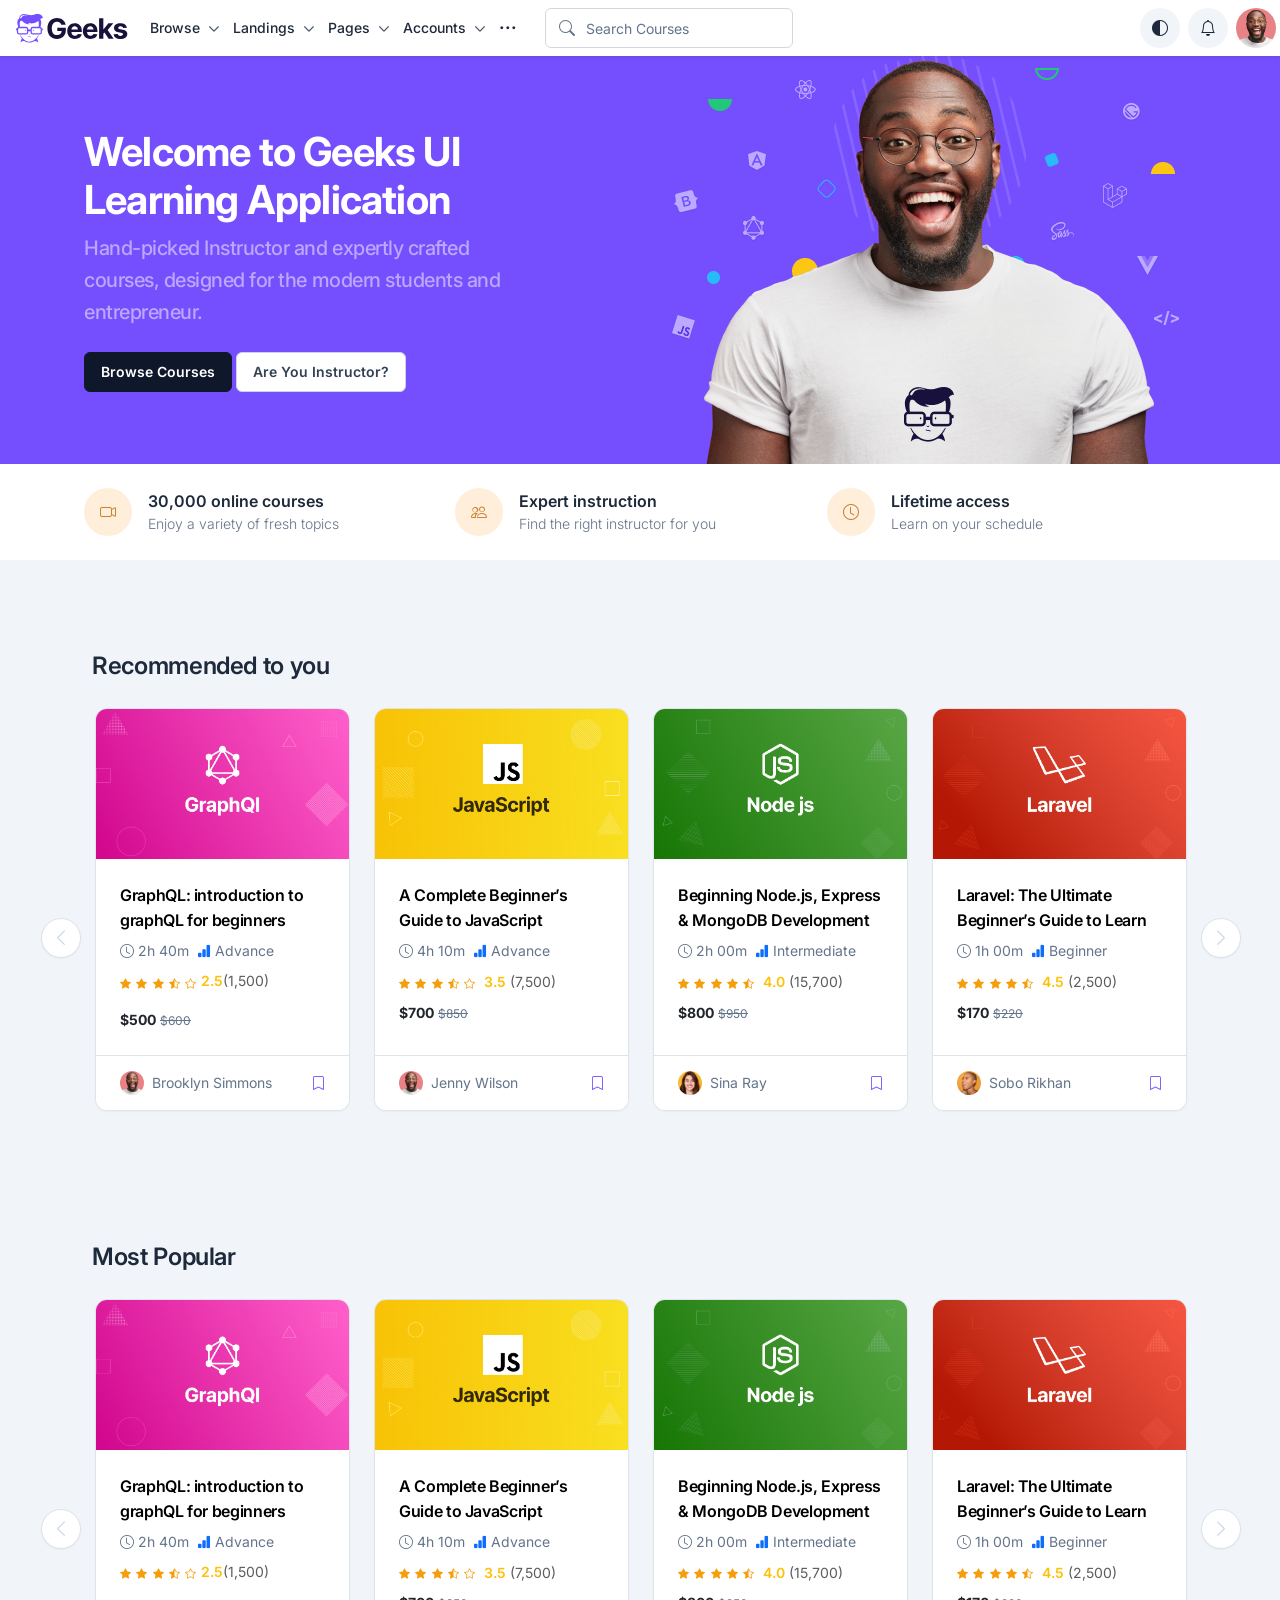
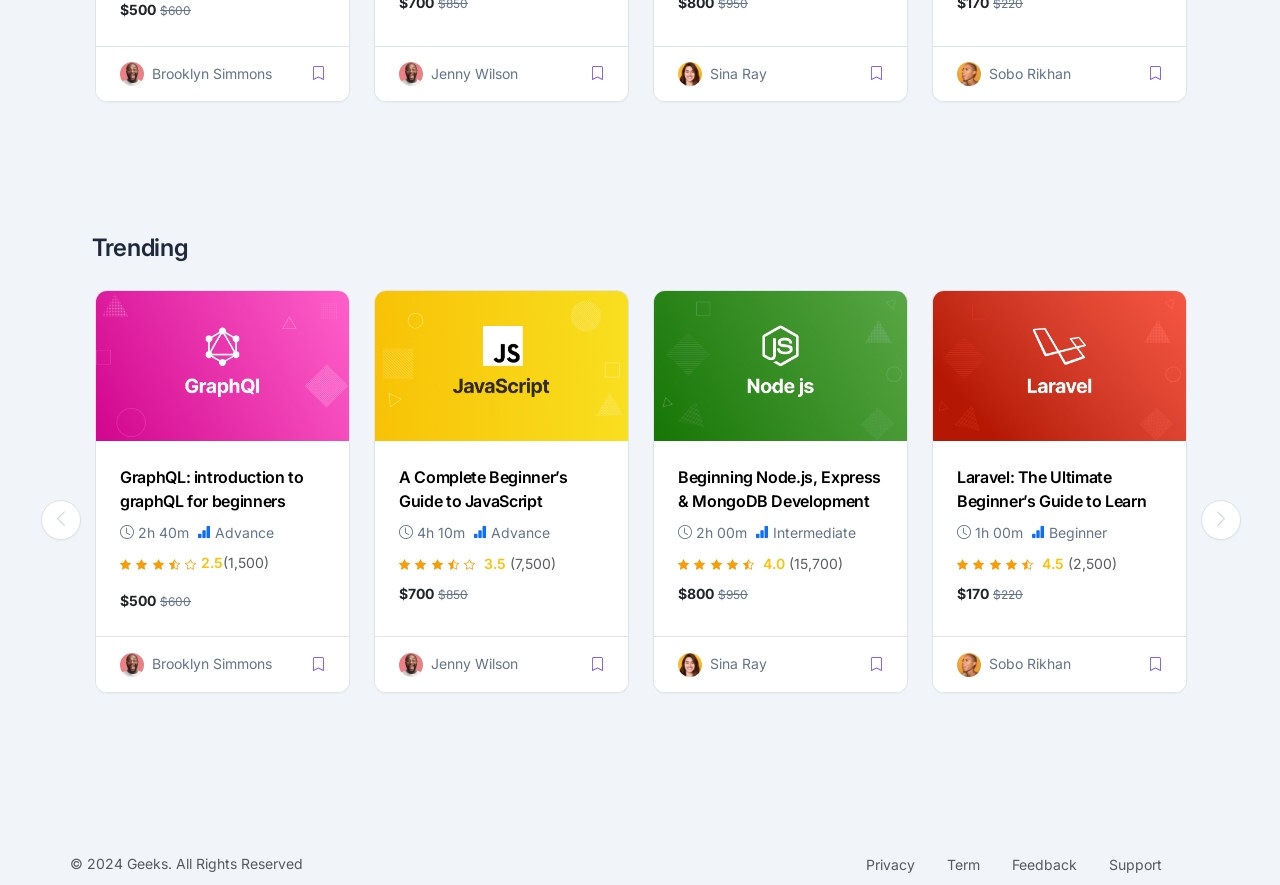
==== commit 46330c97: "revision file structure" ====
--- a/index.html
+++ b/index.html
@@ -16,7 +16,7 @@
       integrity="sha384-sRIl4kxILFvY47J16cr9ZwB07vP4J8+LH7qKQnuqkuIAvNWLzeN8tE5YBujZqJLB"
       crossorigin="anonymous"
     />
-    <link rel="stylesheet" href="./css_files/style.css" />
+
     <link
       rel="stylesheet"
       href="https://cdnjs.cloudflare.com/ajax/libs/font-awesome/6.5.1/css/all.min.css"
@@ -2008,7 +2008,9 @@
             >
               © 2024 Geeks. All Rights Reserved
             </p>
-            <ul class="nav col-md-4 col-lg-6 justify-content-end pe-lg-4">
+            <ul
+              class="nav col-md-4 col-lg-6 justify-content-lg-end justify-content-center pe-lg-4"
+            >
               <li class="nav-item">
                 <a
                   href="#"
--- a/css_files/index.css
+++ b/css_files/index.css
@@ -1,3 +1,6 @@
+@import url("./nav_bar.css");
+@import url("./banner.css");
+@import url("./cards.css");
 :root {
   /* base colors */
   --color-white: #fff;
@@ -40,10 +43,6 @@
   --color-shadow-soft: rgba(15, 23, 42, 0.04);
   --color-shadow-medium: rgba(15, 23, 42, 0.08);
 }
-
-@import url("nav_bar.css");
-@import url("banner.css");
-@import url("cards.css");
 
 * {
   font-family: Inter, sans-serif !important;
